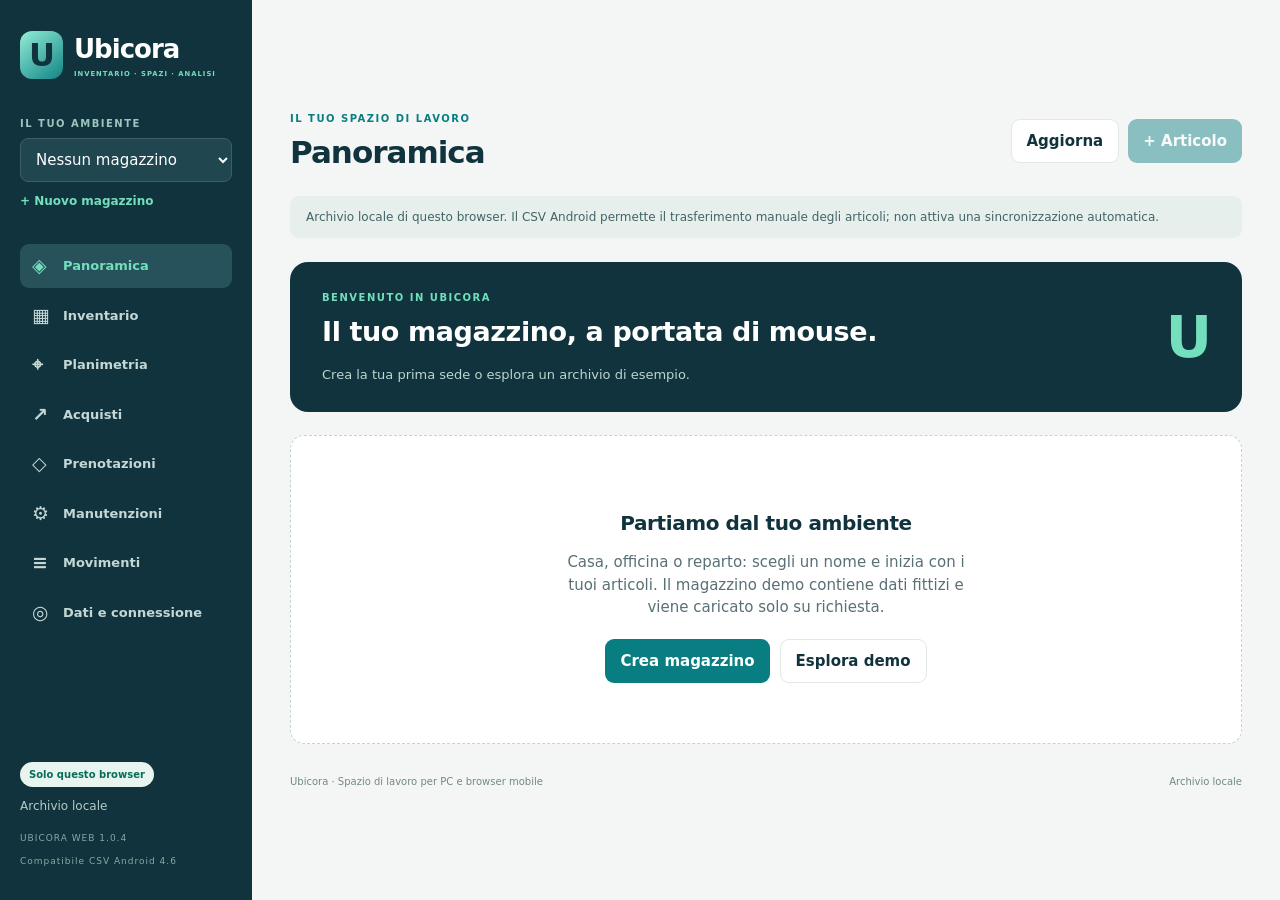
==== web/Ubicora.html @ 4e276511 "Map: walls hook onto nearby corners and walls and close the shape (Android + Web) Co-Authored-By: Cl" ====
<!doctype html>
<html lang="it"><head><meta charset="utf-8"><meta name="viewport" content="width=device-width,initial-scale=1"><meta name="theme-color" content="#10333d"><meta http-equiv="Content-Security-Policy" content="default-src 'none'; script-src 'sha256-VKzAfSWS8kiId3gJrDlkAD4GFjgb2lTzgWyXGpAWTBc='; style-src 'unsafe-inline'; img-src data:; connect-src 'self' https:; base-uri 'none'; form-action 'self'"><title>Ubicora | Spazio di lavoro</title><style>:root{color-scheme:light;--navy:#10333d;--teal:#087e83;--mint:#73dfbc;--paper:#f4f6f5;--muted:#587076;--border:#e1e9e5;--amber:#af6820;--red:#a43d37}*{box-sizing:border-box}body{margin:0;font:15px/1.5 system-ui,-apple-system,Segoe UI,sans-serif;background:var(--paper);color:var(--navy)}button,input,select,textarea{font:inherit}button,a,input,select,textarea{outline-offset:4px}button{cursor:pointer;border:0;border-radius:9px;padding:10px 15px;font-weight:650;transition:background .15s,transform .15s}button:disabled{cursor:not-allowed;opacity:.45}button:hover:not(:disabled){filter:brightness(.96)}button:active:not(:disabled){transform:translateY(1px)}.shell{display:grid;grid-template-columns:252px minmax(0,1fr);min-height:100vh}aside{background:var(--navy);color:#fff;padding:30px 20px;display:flex;flex-direction:column;position:sticky;top:0;height:100vh}.brand{color:white;display:flex;align-items:center;gap:11px;text-decoration:none;font-size:26px;font-weight:750;letter-spacing:-1px}.brandmark{display:grid;place-items:center;width:43px;height:48px;background:linear-gradient(140deg,#93edd6,#128486);color:var(--navy);border-radius:12px;font-size:32px}.brand small{display:block;font-size:6.8px;color:var(--mint);letter-spacing:1px}.workspace{margin:37px 0 24px}.eyebrow{display:block;font-size:10px;font-weight:750;letter-spacing:1.5px;color:var(--teal);margin-bottom:7px}aside .eyebrow{color:#9cc5be}select,input,textarea{width:100%;padding:11px;border:1px solid #c9d8d2;border-radius:8px;background:white;color:var(--navy)}textarea{resize:vertical;min-height:82px}aside select{background:#204650;color:#fff;border:1px solid #3d5e66}.text-button{background:transparent;color:var(--mint);padding-left:0;font-size:12px}nav{display:flex;flex-direction:column;gap:6px}nav button{display:flex;gap:12px;text-align:left;background:transparent;color:#c4d7d5;font-size:13px;padding:12px}nav button span{width:19px;font-size:19px;line-height:1}nav button.active{background:#28525b;color:var(--mint)}.aside-bottom{margin-top:auto;padding-top:35px}.aside-bottom p{color:#b5cbc7;font-size:12px;margin:10px 0}.aside-bottom small{color:#86aaa5;font-size:9px;letter-spacing:1px}main{padding:34px 38px;max-width:1660px;width:100%;margin:auto}header{display:flex;justify-content:space-between;align-items:center;gap:15px;margin-bottom:25px}h1,h2,h3,p{margin-top:0}h1{font-size:31px;letter-spacing:-1px;margin-bottom:0;line-height:1.25}h2{font-size:20px;letter-spacing:-.4px;margin-bottom:13px}h3{font-size:15px}p{margin-bottom:12px}.header-actions{display:flex;gap:9px}.primary{background:var(--teal);color:white}.secondary{background:white;color:var(--navy);border:1px solid var(--border)}.danger{background:#f9eae7;color:var(--red)}.notice{padding:12px 16px;background:#e7efec;border-radius:9px;color:#426467;font-size:12px;margin-bottom:24px}.notice.warning{background:#fff0d9;color:#785418}.hero{background:var(--navy);border-radius:18px;color:white;padding:28px 32px;margin-bottom:23px;display:flex;justify-content:space-between;align-items:center;gap:28px;overflow:hidden}.hero .eyebrow{color:var(--mint)}.hero h2{font-size:27px;margin-bottom:12px}.hero p{color:#bcd6d0;font-size:13px;margin:0}.hero .hero-number{font-size:57px;line-height:1;letter-spacing:-2px;color:var(--mint);font-weight:750}.hero-side{text-align:right;min-width:100px}.hero-side small{display:block;color:#a7c6c0;margin-top:10px}.metrics{display:grid;grid-template-columns:repeat(4,minmax(0,1fr));gap:15px;margin-bottom:23px}.metric,.panel{background:white;border:1px solid var(--border);border-radius:14px;padding:20px}.metric{cursor:pointer;min-height:127px;text-align:left;position:relative}.metric .value{display:block;font-weight:750;font-size:30px;letter-spacing:-1px;margin:6px 0}.metric small{color:var(--muted);font-weight:400}.metric .eyebrow{font-size:9px;letter-spacing:1px}.metric .arrow{position:absolute;right:18px;bottom:19px;color:var(--teal)}.columns{display:grid;grid-template-columns:1fr 1fr;gap:20px}.panel{margin-bottom:20px}.panel-heading{display:flex;align-items:center;justify-content:space-between;gap:12px}.subtle{color:var(--muted);font-size:12px}.row{display:flex;justify-content:space-between;align-items:center;gap:12px;padding:13px 0;border-bottom:1px solid var(--border)}.row:last-child{border-bottom:0}.row strong{font-size:13px}.row small{display:block;color:var(--muted);font-size:11px}.badge{display:inline-block;font-size:10px;background:#e8f5ef;color:#086c59;border-radius:20px;padding:5px 9px;font-weight:700;white-space:nowrap}.badge.amber{background:#fff1dc;color:var(--amber)}.badge.red{background:#fae9e6;color:var(--red)}.badge.blue{background:#e5eef8;color:#32638a}.filterbar{display:flex;gap:10px;flex-wrap:wrap;margin-bottom:18px}.filterbar input{max-width:440px;flex:1;min-width:210px}.filterbar select{width:auto;max-width:210px}.table-wrap{overflow:auto;background:white;border:1px solid var(--border);border-radius:14px}table{border-collapse:collapse;width:100%;font-size:12px}th{text-align:left;font-size:9px;letter-spacing:1px;text-transform:uppercase;color:var(--muted);background:#f9fbf9;padding:15px 16px;white-space:nowrap}td{padding:15px 16px;border-top:1px solid var(--border);vertical-align:middle}td strong{font-size:13px;display:block}td small{color:var(--muted);font-size:10px}td .actions{display:flex;gap:5px;white-space:nowrap}.actions button{font-size:10px;padding:6px 9px;background:#eaf3ee;color:var(--teal)}.empty{padding:60px 24px;text-align:center;background:white;border:1px dashed #c4d4ce;border-radius:14px}.empty h2{margin-top:12px}.empty p{color:var(--muted);max-width:430px;margin:0 auto 20px}.empty-icon{font-size:42px;color:var(--teal)}.bar-row{display:grid;grid-template-columns:105px 1fr 80px;align-items:center;gap:12px;margin:15px 0;font-size:12px}.bar-row span:last-child{text-align:right;font-weight:650}.track{height:8px;background:#edf3ef;border-radius:5px;overflow:hidden}.fill{height:100%;border-radius:5px;background:var(--teal)}.period{display:flex;gap:5px}.period button{font-size:10px;padding:6px 10px;background:#eff4f1;color:var(--muted)}.period .selected{background:var(--navy);color:white}.progress{margin:16px 0}.toolbar{display:flex;gap:10px;flex-wrap:wrap}.toolbar button{font-size:12px}.mapbox{padding:24px;background:#fff;border-radius:14px;border:1px solid var(--border)}.floor{position:relative;max-width:100%;width:100%;border:4px solid var(--navy);background-image:linear-gradient(#edf2ef 1px,transparent 1px),linear-gradient(90deg,#edf2ef 1px,transparent 1px);background-size:30px 30px;overflow:hidden;margin:24px auto}.placement{position:absolute;display:flex;align-items:center;justify-content:center;text-align:center;flex-direction:column;background:#087e83;color:white;border-radius:5px;padding:3px;overflow:hidden;font-size:11px;cursor:pointer}.placement small{font-size:8px;color:#bce3d9}.floor .origin{position:absolute;bottom:3px;right:5px;font-size:9px;color:var(--muted)}.cards{display:grid;grid-template-columns:repeat(auto-fill,minmax(290px,1fr));gap:16px}.operation{background:white;border:1px solid var(--border);border-radius:14px;padding:20px}.operation .actions{display:flex;flex-wrap:wrap;gap:8px;margin-top:15px}.operation .actions button{padding:8px 11px;font-size:11px}.operation .badge{float:right}.operation h3{margin-bottom:8px}.operation p{font-size:12px;color:var(--muted)}.settings-grid{display:grid;grid-template-columns:1fr 1fr;gap:20px}.settings-grid .panel{margin:0}.settings-grid button{margin:4px 6px 4px 0;font-size:12px}footer{font-size:10px;color:#718980;margin-top:30px;display:flex;justify-content:space-between}dialog{border:0;border-radius:18px;box-shadow:0 20px 80px #0b263940;width:min(620px,94vw);padding:26px;color:var(--navy)}dialog::backdrop{background:#072a3b80;backdrop-filter:blur(3px)}.modal-head{display:flex;align-items:center;justify-content:space-between}.icon-button{background:#eef4f0;font-size:24px;line-height:1;padding:6px 12px}.fields{display:grid;grid-template-columns:1fr 1fr;gap:15px;margin-top:10px}.field{display:block;font-size:11px;font-weight:650}.field input,.field select,.field textarea{margin-top:5px;font-size:13px;font-weight:400}.field.wide,.hint{grid-column:1/-1}.hint{font-size:12px;color:var(--muted);background:#eff5f1;padding:11px;border-radius:8px}.modal-actions{display:flex;justify-content:flex-end;gap:8px;border-top:1px solid var(--border);padding-top:17px;margin-top:20px}.error{color:var(--red);font-size:12px;margin:15px 0}.toast{position:fixed;bottom:24px;left:50%;transform:translateX(-50%);max-width:90vw;padding:13px 22px;border-radius:10px;background:var(--navy);color:white;box-shadow:0 4px 30px #08262a40;z-index:99;font-size:13px}.empty-actions{display:flex;justify-content:center;gap:10px}.search-summary{font-size:11px;color:var(--muted);margin:12px 0}.sr-only{position:absolute;clip:rect(0,0,0,0);width:1px;height:1px}.danger-text{color:var(--red)}.floor{touch-action:none;user-select:none}.floor.tool-walls{cursor:crosshair}.floor.tool-edit .placement{cursor:grab}.floor.tool-edit .placement:active{cursor:grabbing}.placement{border:2px solid transparent;transition:box-shadow .2s}.placement.selected{border-color:var(--amber);box-shadow:0 0 0 3px #af682055;z-index:3}.placement.pulse{z-index:4;animation:ubi-pulse 1s ease-in-out 4}@keyframes ubi-pulse{50%{box-shadow:0 0 0 10px #af682070}}.handle{position:absolute;right:0;bottom:0;width:16px;height:16px;background:var(--amber);border-radius:5px 0 3px 0;cursor:nwse-resize}svg.walls{position:absolute;inset:0;width:100%;height:100%;pointer-events:none;z-index:1}.walls line{stroke:#10333d;stroke-width:5;stroke-linecap:round;vector-effect:non-scaling-stroke}.walls line.sel{stroke:var(--amber);stroke-width:7}.walls line.draft{stroke:var(--amber);stroke-width:3;stroke-dasharray:7 5}.walls line.draft.closing{stroke:#1f9d68;stroke-width:4;stroke-dasharray:none}.walls circle{fill:var(--amber)}.placement{z-index:2}.measure{position:absolute;z-index:6;transform:translate(-50%,-170%);padding:4px 9px;border-radius:7px;background:var(--navy);color:#fff;font-size:11px;font-weight:650;pointer-events:none;white-space:nowrap}.map-panel{margin:18px 0 0}.map-panel .toolbar button{font-size:11px;padding:8px 11px}.map-link{font-size:10px;padding:0 0 0 6px;color:var(--teal)}.check-list{max-height:340px;overflow:auto;border:1px solid var(--border);border-radius:9px;padding:6px 10px}.check{display:flex;align-items:center;gap:9px;padding:6px 0;font-weight:400}.check input{width:auto;margin:0}.check small{color:var(--muted)}@media(prefers-reduced-motion:reduce){.placement.pulse{animation:none;box-shadow:0 0 0 4px var(--amber)}}@media(max-width:1150px){.shell{grid-template-columns:220px minmax(0,1fr)}main{padding:25px}.metrics{grid-template-columns:repeat(2,1fr)}.columns,.settings-grid{grid-template-columns:1fr}.hero h2{font-size:23px}}@media(max-width:720px){.shell{display:block}aside{position:static;height:auto;padding:18px}.brand{font-size:22px}.workspace{margin:18px 0 10px}nav{flex-direction:row;overflow:auto;gap:5px;padding-top:10px}nav button{white-space:nowrap;font-size:11px;padding:9px}.aside-bottom{padding-top:12px;display:flex;align-items:center;gap:12px}.aside-bottom p{margin:0}.aside-bottom small{display:none}main{padding:20px 15px}h1{font-size:25px}.hero{padding:22px;align-items:flex-start}.hero h2{font-size:20px}.hero .hero-number{font-size:40px}.hero-side{min-width:64px}.metric{padding:15px}.metric .value{font-size:26px}.header-actions button{font-size:11px;padding:9px}.fields{grid-template-columns:1fr}.bar-row{grid-template-columns:85px 1fr 65px}.mapbox{padding:12px}.placement{font-size:8px}.placement small{display:none}}@media(prefers-reduced-motion:reduce){*{transition:none!important}}@media print{aside,header button,.notice,.toolbar,footer,.actions{display:none}.shell{display:block}main{padding:0}.panel,.metric{break-inside:avoid}.metrics{grid-template-columns:repeat(4,1fr)}body{background:white}.hero{background:white;color:var(--navy);border:1px solid var(--border)}.hero p,.hero .eyebrow,.hero .hero-number{color:var(--navy)}}
</style></head>
<body>
<div class="shell"><aside><a class="brand" href="#" aria-label="Ubicora Home"><span class="brandmark">U</span><span>Ubicora<small>INVENTARIO · SPAZI · ANALISI</small></span></a>
<div class="workspace"><span class="eyebrow">IL TUO AMBIENTE</span><select id="warehouse" aria-label="Magazzino corrente"></select><button id="addWarehouse" class="text-button">+ Nuovo magazzino</button></div>
<nav aria-label="Sezioni"><button data-page="home" class="active"><span>◈</span> Panoramica</button><button data-page="items"><span>▦</span> Inventario</button><button data-page="map"><span>⌖</span> Planimetria</button><button data-page="orders"><span>↗</span> Acquisti</button><button data-page="reservations"><span>◇</span> Prenotazioni</button><button data-page="works"><span>⚙</span> Manutenzioni</button><button data-page="history"><span>≡</span> Movimenti</button><button data-page="settings"><span>◎</span> Dati e connessione</button></nav>
<div class="aside-bottom"><span id="modeBadge" class="badge">Solo questo browser</span><p id="syncStatus" role="status">Archivio locale</p><small>UBICORA WEB 1.0.4<br/>Compatibile CSV Android 4.6</small></div></aside>
<main><header><div><span class="eyebrow" id="breadcrumb">IL TUO MAGAZZINO</span><h1 id="pageTitle">Panoramica</h1></div><div class="header-actions"><button id="refresh" class="secondary">Aggiorna</button><button id="primary" class="primary">+ Articolo</button></div></header>
<div id="connectionNotice" class="notice">Spazio locale: i dati sono salvati in questo browser. Per condividere il magazzino tra dispositivi, apri Dati e connessione.</div>
<section id="content" aria-label="Contenuto della sezione"></section>
<footer>Ubicora · Spazio di lavoro per PC e browser mobile <span id="saveStatus"></span></footer></main></div>
<dialog id="editor"><form id="editorForm"><div class="modal-head"><div><span class="eyebrow">UBICORA</span><h2 id="modalTitle"></h2></div><button type="button" id="closeModal" class="icon-button" aria-label="Chiudi">×</button></div><div id="fields" class="fields"></div><p id="formError" class="error" role="alert"></p><div class="modal-actions"><button type="button" id="cancelModal" class="secondary">Annulla</button><button type="submit" id="submitModal" class="primary">Salva</button></div></form></dialog>
<div id="toast" class="toast" role="status" hidden></div><input id="fileInput" type="file" hidden>
<script type="module">// Shared browser domain logic. No network, DOM or implicit side effects.
const uid=()=>crypto.randomUUID();
const empty=()=>({format:'ubicora-web-1',warehouses:[],items:[],movements:[],placements:[],orders:[],reservations:[],works:[],walls:[],budget:null});
const GRID=.25;
const snap=v=>Math.round(v/GRID)*GRID;
const clamp=(v,min,max)=>Math.min(Math.max(v,min),Math.max(min,max));
/**
 * Where a wall point lands while drawing. An existing corner within `tol` metres wins over the grid;
 * next a point on an existing wall; otherwise the grid point. Landing on existing geometry
 * (`closes`) ends the chain, so squares, triangles and other footprints close by themselves.
 */
function wallPoint(raw,from,walls,tol){
 const near=(p,w)=>{const vx=w.x2-w.x1,vy=w.y2-w.y1,l=vx*vx+vy*vy,t=l?Math.min(Math.max(((p.x-w.x1)*vx+(p.y-w.y1)*vy)/l,0),1):0;return {x:w.x1+t*vx,y:w.y1+t*vy,d:Math.hypot(p.x-w.x1-t*vx,p.y-w.y1-t*vy)};};
 const leaving=from?walls.filter(w=>near(from,w).d<1e-3):[],others=walls.filter(w=>!leaving.includes(w));
 let best=null;
 for(const w of others)for(const v of [{x:w.x1,y:w.y1},{x:w.x2,y:w.y2}]){if(from&&Math.hypot(v.x-from.x,v.y-from.y)<1e-3)continue;const d=Math.hypot(v.x-raw.x,v.y-raw.y);if(d<=tol&&(!best||d<best.d))best={...v,d};}
 if(best)return {x:best.x,y:best.y,closes:true,kind:'vertex'};
 const g={x:snap(raw.x),y:snap(raw.y)};
 for(const w of others){const vx=w.x2-w.x1,vy=w.y2-w.y1,dx=g.x-(from?.x??g.x),dy=g.y-(from?.y??g.y),dl=Math.hypot(dx,dy),wl=Math.hypot(vx,vy);
  if(!wl||(from&&dl>1e-3&&Math.abs(dx*vy-dy*vx)/(dl*wl)<.17))continue; // parallel to the stroke
  const p=near(g,w);if(p.d<=tol&&(!best||p.d<best.d))best=p;}
 return best?{x:best.x,y:best.y,closes:true,kind:'wall'}:{...g,closes:false,kind:'grid'};
}
/**
 * 1.0.4: items link to structures by ID (renaming a structure no longer breaks the link) and the
 * plan stores walls. Older archives are upgraded in place: walls start empty, and items are linked
 * to the structure whose name matches their location text (only when the match is unique).
 */
function upgrade(s){
 if(!s||s.format!=='ubicora-web-1')return s;
 if(s.walls===undefined)s.walls=[];
 if(Array.isArray(s.items)&&Array.isArray(s.placements))for(const i of s.items){
  if(i&&typeof i==='object'&&i.placementId===undefined){
   const matches=s.placements.filter(p=>p&&p.warehouseId===i.warehouseId&&p.name===i.location);
   i.placementId=matches.length===1?matches[0].id:null;
  }
 }
 return s;
}
function nextLabel(label){const t=String(label).trim();let m=t.match(/^(.*?)([0-9]+)$/);if(m)return m[1]+String(BigInt(m[2])+1n).padStart(m[2].length,'0');
 m=t.match(/^(.*?[^A-Za-z])?([A-Ya-y])$/);if(m)return (m[1]??'')+String.fromCharCode(m[2].charCodeAt(0)+1);return t+' 2';}
const placementByName=(s,wid,location)=>{const m=s.placements.filter(p=>p.warehouseId===wid&&p.name===String(location??'').trim());return m.length===1?m[0].id:null;};
const number=(v,min=0)=>{const n=Number(String(v).replace(',','.'));if(String(v).trim()===''||!Number.isFinite(n)||n<min||n>1e12)throw Error('Inserisci un numero valido');return n;};
const optional=v=>String(v??'').trim()===''?null:number(v);
const reserved=(s,id)=>s.reservations.filter(r=>r.itemId===id&&r.status==='ACTIVE').reduce((a,r)=>a+r.quantity,0);
const available=(s,i)=>i.quantity-reserved(s,i.id);
const cost=w=>w.partsCost===null||(w.hours>0&&w.rate===null)?null:w.partsCost+w.hours*(w.rate??0);
const positive=v=>{const n=number(v);if(n<=0)throw Error('La quantità deve essere maggiore di zero');return n;};
const name=v=>{v=String(v??'').trim();if(!v||v.length>160)throw Error('Inserisci un nome (massimo 160 caratteri)');return v;};
const find=(rows,id)=>{const r=rows.find(x=>x.id===id);if(!r)throw Error('Riferimento non trovato');return r;};
const storedNumber=(v,min=0)=>{if(typeof v!=='number')throw Error('Backup non valido: il valore numerico deve essere un numero');return number(v,min);};
const storedText=(v,max=2000)=>{if(typeof v!=='string'||v.length>max)throw Error('Testo non valido o troppo lungo');return v;};
const deliveryDays=v=>{if(v!==null&&(!Number.isInteger(v)||v<0||v>3650))throw Error('Giorni di consegna: usa un intero da 0 a 3650');};
const stamp=v=>{if(!Number.isSafeInteger(v)||v<0||v>8640000000000000)throw Error('Data non valida');};
function validate(s){
 if(!s||s.format!=='ubicora-web-1')throw Error('Formato non compatibile: usa un backup Ubicora Web');
 upgrade(s);
 for(const key of ['warehouses','items','movements','placements','orders','reservations','works','walls']){
  if(!Array.isArray(s[key])||s[key].length>(key==='movements'?100000:key==='warehouses'?100:key==='walls'?5000:20000))throw Error('Archivio troppo grande o non valido');
  for(const x of s[key])if(!x||typeof x!=='object'||typeof x.id!=='string'||!/^[0-9a-f]{8}-[0-9a-f]{4}-[0-9a-f]{4}-[0-9a-f]{4}-[0-9a-f]{12}$/i.test(x.id))throw Error('Identificativo non valido');
  if(new Set(s[key].map(x=>x.id.toLowerCase())).size!==s[key].length)throw Error('Identificativi duplicati');
 }
 const warehouses=new Map(s.warehouses.map(w=>[w.id,w])),itemIds=new Map(s.items.map(i=>[i.id,i])),reservedTotals=new Map();
 for(const r of s.reservations){storedNumber(r.quantity);positive(r.quantity);stamp(r.at);storedText(r.reference,300);if(!['ACTIVE','CONSUMED','RELEASED'].includes(r.status)||r.reference.trim().length<3)throw Error('Prenotazione non valida');if(r.status==='ACTIVE')reservedTotals.set(r.itemId,(reservedTotals.get(r.itemId)??0)+r.quantity);}
 const skus=new Set();for(const i of s.items){
  if(!warehouses.has(i.warehouseId))throw Error('Magazzino non valido');if(!storedText(i.name,180).trim())throw Error('Nome articolo mancante');name(storedText(i.sku,100));name(storedText(i.unit,24));storedText(i.category,100);storedText(i.location,160);storedText(i.note,3000);storedText(i.supplier,160);
  storedNumber(i.quantity);storedNumber(i.minimum);if(i.cost!==null)storedNumber(i.cost);deliveryDays(i.leadDays);
  const k=i.warehouseId+'|'+i.sku.trim().toLowerCase();if(skus.has(k))throw Error('Codice articolo già presente');skus.add(k);if(i.quantity-(reservedTotals.get(i.id)??0)<-1e-7)throw Error('Le prenotazioni superano la giacenza');
 }
 for(const r of [...s.movements,...s.orders,...s.reservations])if(!itemIds.has(r.itemId))throw Error('Articolo non valido');
 for(const r of [...s.works,...s.placements]){if(!warehouses.has(r.warehouseId))throw Error('Magazzino non valido');if(r.itemId&&itemIds.get(r.itemId)?.warehouseId!==r.warehouseId)throw Error('Articolo di un’altra sede');}
 for(const o of s.orders){storedNumber(o.quantity);positive(o.quantity);storedNumber(o.received);if(o.price!==null)storedNumber(o.price);stamp(o.at);storedText(o.supplier,160);if(o.received>o.quantity||!['DRAFT','APPROVED','ORDERED','RECEIVED','CANCELLED'].includes(o.status)||(o.status==='RECEIVED'&&o.received!==o.quantity))throw Error('Ordine non valido');}
 for(const w of s.warehouses){name(storedText(w.name,160));storedText(w.location,300);if(storedNumber(w.width)<2||w.width>150||storedNumber(w.depth)<2||w.depth>150)throw Error('Dimensioni: da 2 a 150 metri');}
 for(const m of s.movements){storedNumber(m.delta,-1e12);stamp(m.at);storedText(m.note,2000);if(!m.note.trim())throw Error('Motivo movimento mancante');}
 for(const p of s.placements){name(storedText(p.name,160));storedNumber(p.x);storedNumber(p.y);storedNumber(p.width);storedNumber(p.depth);positive(p.width);positive(p.depth);const w=warehouses.get(p.warehouseId);if(p.x+p.width>w.width+1e-6||p.y+p.depth>w.depth+1e-6)throw Error('La struttura esce dalla pianta');}
 const placements=new Map(s.placements.map(p=>[p.id,p]));
 for(const i of s.items)if(i.placementId!==null&&(typeof i.placementId!=='string'||placements.get(i.placementId)?.warehouseId!==i.warehouseId))throw Error('Ubicazione dell’articolo non valida');
 for(const w of s.walls){const room=warehouses.get(w.warehouseId);if(!room)throw Error('Magazzino non valido');for(const k of ['x1','y1','x2','y2'])storedNumber(w[k]);
  if(w.x1>room.width+1e-6||w.x2>room.width+1e-6||w.y1>room.depth+1e-6||w.y2>room.depth+1e-6||Math.hypot(w.x2-w.x1,w.y2-w.y1)<.2)throw Error('Parete non valida');}
 for(const w of s.works){name(storedText(w.machine,160));if(!storedText(w.description,2000).trim())throw Error('Descrivi il lavoro');storedNumber(w.quantity);if(storedNumber(w.hours)>100000)throw Error('Ore lavorate non valide');if(w.rate!==null&&storedNumber(w.rate)>1e9)throw Error('Tariffa non valida');if(w.partsCost!==null)storedNumber(w.partsCost);stamp(w.at);if(w.completedAt!==null)stamp(w.completedAt);if(!['OPEN','DONE','CANCELLED'].includes(w.status)||(w.status==='DONE'&&w.completedAt===null))throw Error('Intervento non valido');}
 if(s.budget!==null)storedNumber(s.budget);return s;
}

function move(s,i,delta,note,at,ignoreReservation=false){
 if(i.quantity+delta<-1e-7||(!ignoreReservation&&available(s,i)+delta<-1e-7))throw Error('Quantità disponibile insufficiente: controlla le prenotazioni');
 if(String(note).trim().length<3)throw Error('Indica un motivo di almeno 3 caratteri');
 i.quantity=Math.max(0,i.quantity+delta);s.movements.unshift({id:uid(),itemId:i.id,delta,note:String(note).trim(),at});
}
function apply(state,action,at=Date.now()){
 const s=structuredClone(state),a=action;
 switch(a.type){
 case 'warehouse':s.warehouses.push({id:uid(),name:name(a.name),location:String(a.location??'').trim(),width:number(a.width??12),depth:number(a.depth??8)});break;
 case 'item':{
  find(s.warehouses,a.warehouseId);const item={id:uid(),warehouseId:a.warehouseId,sku:name(a.sku),name:name(a.name),category:String(a.category||'Ricambi').trim(),unit:name(a.unit||'pz'),quantity:number(a.quantity),minimum:number(a.minimum||0),cost:optional(a.cost),supplier:String(a.supplier??'').trim(),leadDays:optional(a.leadDays),location:String(a.location??'').trim(),note:String(a.note??'').trim(),placementId:null};
  item.placementId=placementByName(s,item.warehouseId,item.location);
  if(item.leadDays!==null&&(!Number.isInteger(item.leadDays)||item.leadDays>3650))throw Error('Giorni di consegna non validi');
  s.items.push(item);if(item.quantity)s.movements.unshift({id:uid(),itemId:item.id,delta:item.quantity,note:'Giacenza iniziale',at});break;
 }
 case 'edit':{const i=find(s.items,a.id);Object.assign(i,{name:name(a.name),category:String(a.category||'Ricambi').trim(),minimum:number(a.minimum),cost:optional(a.cost),supplier:String(a.supplier??'').trim(),leadDays:optional(a.leadDays),location:String(a.location??'').trim(),note:String(a.note??'').trim()});i.placementId=placementByName(s,i.warehouseId,i.location);break;}
 case 'move':{if(!['in','out','count'].includes(a.kind))throw Error('Tipo movimento non valido');const i=find(s.items,a.id);const q=a.kind==='count'?number(a.quantity):positive(a.quantity);move(s,i,a.kind==='in'?q:a.kind==='out'?-q:q-i.quantity,a.note,at);break;}
 case 'reserve':{const i=find(s.items,a.id),q=positive(a.quantity);if(q>available(s,i)+1e-7)throw Error('Quantità disponibile insufficiente');if(String(a.reference).trim().length<3)throw Error('Indica la commessa o attività');s.reservations.push({id:uid(),itemId:i.id,quantity:q,reference:String(a.reference).trim(),status:'ACTIVE',at});break;}
 case 'reservation':{const r=find(s.reservations,a.id);if(r.status!=='ACTIVE')throw Error('Prenotazione già chiusa');r.status=a.consume?'CONSUMED':'RELEASED';if(a.consume)move(s,find(s.items,r.itemId),-r.quantity,'Consumo prenotazione: '+r.reference,at);break;}
 case 'order':{const i=find(s.items,a.id);s.orders.unshift({id:uid(),itemId:i.id,quantity:positive(a.quantity),received:0,price:optional(a.price),supplier:String(a.supplier??i.supplier).trim(),status:'DRAFT',at});break;}
 case 'advance':{const o=find(s.orders,a.id);const next={DRAFT:'APPROVED',APPROVED:'ORDERED'}[o.status];if(!next)throw Error('Passaggio non disponibile');o.status=next;break;}
 case 'cancelOrder':{const o=find(s.orders,a.id);if(['RECEIVED','CANCELLED'].includes(o.status))throw Error('Ordine già chiuso');o.status='CANCELLED';break;}
 case 'receive':{const o=find(s.orders,a.id);if(o.status!=='ORDERED')throw Error('Ordine non inviato o già chiuso');const q=positive(a.quantity);if(q>o.quantity-o.received+1e-7)throw Error('Arrivo superiore al residuo');const residual=o.quantity-o.received,applied=Math.min(q,residual);if(applied<=0)throw Error('Ordine già ricevuto');move(s,find(s.items,o.itemId),applied,'Ricezione ordine '+o.id.slice(0,8),at);o.received=applied===residual?o.quantity:Math.min(o.quantity,o.received+applied);if(o.received===o.quantity)o.status='RECEIVED';break;}
 case 'work':{find(s.warehouses,a.warehouseId);const item=a.id?find(s.items,a.id):null;s.works.unshift({id:uid(),warehouseId:a.warehouseId,machine:name(a.machine),description:String(a.description).trim(),itemId:item?.id??null,quantity:item?positive(a.quantity):0,hours:number(a.hours||0),rate:optional(a.rate),partsCost:null,status:'OPEN',at,completedAt:null});if(!s.works[0].description)throw Error('Descrivi il lavoro');break;}
 case 'finish':{const w=find(s.works,a.id);if(w.status!=='OPEN')throw Error('Intervento già chiuso');w.status=a.cancel?'CANCELLED':'DONE';if(!a.cancel){const i=w.itemId?find(s.items,w.itemId):null;if(i)move(s,i,-w.quantity,'Manutenzione: '+w.machine,at);w.partsCost=i?(i.cost===null?null:i.cost*w.quantity):0;w.completedAt=at;}break;}
 case 'placement':{const w=find(s.warehouses,a.warehouseId);const p={id:uid(),warehouseId:w.id,name:name(a.name),x:number(a.x),y:number(a.y),width:positive(a.width),depth:positive(a.depth)};if(p.x+p.width>w.width+1e-6||p.y+p.depth>w.depth+1e-6)throw Error('La struttura esce dalla pianta');s.placements.push(p);break;}
 case 'movePlacement':{const p=find(s.placements,a.id),w=find(s.warehouses,p.warehouseId);p.x=clamp(snap(number(a.x,-1e12)),0,w.width-p.width);p.y=clamp(snap(number(a.y,-1e12)),0,w.depth-p.depth);break;}
 case 'resizePlacement':{const p=find(s.placements,a.id),w=find(s.warehouses,p.warehouseId);const width=positive(a.width),depth=positive(a.depth);if(width<.2||depth<.2||width>w.width||depth>w.depth)throw Error('Dimensioni: da 0,2 m fino alla pianta');p.width=width;p.depth=depth;p.x=clamp(p.x,0,w.width-width);p.y=clamp(p.y,0,w.depth-depth);break;}
 case 'rotatePlacement':{const p=find(s.placements,a.id),w=find(s.warehouses,p.warehouseId);if(p.depth>w.width||p.width>w.depth)throw Error('Ruotata non entrerebbe nella pianta');const cx=p.x+p.width/2,cy=p.y+p.depth/2;[p.width,p.depth]=[p.depth,p.width];p.x=clamp(cx-p.width/2,0,w.width-p.width);p.y=clamp(cy-p.depth/2,0,w.depth-p.depth);break;}
 case 'renamePlacement':{const p=find(s.placements,a.id),next=name(a.name);if(s.placements.some(x=>x.id!==p.id&&x.warehouseId===p.warehouseId&&x.name===next))throw Error('Esiste già una struttura con questo nome');for(const i of s.items)if(i.placementId===p.id)i.location=next;p.name=next;break;}
 case 'duplicatePlacement':{const p=find(s.placements,a.id),w=find(s.warehouses,p.warehouseId);let label=nextLabel(p.name);while(s.placements.some(x=>x.warehouseId===w.id&&x.name===label))label=nextLabel(label);
  const x=p.x+p.width+.25<=w.width-p.width?p.x+p.width+.25:p.x,y=x===p.x?Math.min(p.y+p.depth+.25,w.depth-p.depth):p.y;s.placements.push({...p,id:uid(),name:label,x:snap(x),y:snap(y)});break;}
 case 'assignPlacement':{const target=a.placementId?find(s.placements,a.placementId):null;const ids=[...new Set(a.ids??[])];if(!ids.length)throw Error('Seleziona almeno un articolo');
  for(const id of ids){const i=find(s.items,id);if(target&&target.warehouseId!==i.warehouseId)throw Error('Struttura di un’altra sede');i.placementId=target?.id??null;i.location=target?.name??'';}break;}
 case 'wall':{const w=find(s.warehouses,a.warehouseId);const pts=['x1','y1','x2','y2'].map(k=>snap(number(a[k],-1e12)));const [x1,y1,x2,y2]=[clamp(pts[0],0,w.width),clamp(pts[1],0,w.depth),clamp(pts[2],0,w.width),clamp(pts[3],0,w.depth)];
  if(Math.hypot(x2-x1,y2-y1)<.2)throw Error('Parete troppo corta (minimo 20 cm)');s.walls.push({id:uid(),warehouseId:w.id,x1,y1,x2,y2});break;}
 case 'removeWall':{const wall=find(s.walls,a.id);s.walls=s.walls.filter(x=>x.id!==wall.id);break;}
 case 'removePlacement':{const p=find(s.placements,a.id);for(const i of s.items)if(i.placementId===p.id){i.placementId=null;i.location='';}s.placements=s.placements.filter(x=>x.id!==p.id);break;}
 case 'budget':s.budget=optional(a.value);break;
 default:throw Error('Operazione sconosciuta');
 }return validate(s);
}
function analytics(s,wid,days=30,now=Date.now()){
 const items=s.items.filter(i=>i.warehouseId===wid),ids=new Set(items.map(i=>i.id));
 const totals=new Map();for(const r of s.reservations)if(r.status==='ACTIVE')totals.set(r.itemId,(totals.get(r.itemId)??0)+r.quantity);
 const orders=s.orders.filter(o=>ids.has(o.itemId)),works=s.works.filter(w=>w.warehouseId===wid&&w.status==='DONE'&&w.completedAt>=now-days*86400000);
 const date=new Date(now),start=new Date(date.getFullYear(),date.getMonth(),1).getTime();
 const committed=s.orders.filter(o=>['APPROVED','ORDERED','RECEIVED'].includes(o.status)&&o.at>=start&&o.at<=now);
 return {items,critical:items.filter(i=>i.quantity-(totals.get(i.id)??0)<=i.minimum),value:items.reduce((a,i)=>a+(i.cost??0)*i.quantity,0),unknown:items.filter(i=>i.cost===null).length,
  stages:Object.fromEntries(['DRAFT','APPROVED','ORDERED','RECEIVED','CANCELLED'].map(k=>[k,orders.filter(o=>o.status===k).length])),
  commitments:committed.reduce((a,o)=>a+o.quantity*(o.price??0),0),unpriced:committed.filter(o=>o.price===null).length,
  workCost:works.reduce((a,w)=>a+(cost(w)??0),0),workUnknown:works.filter(w=>cost(w)===null).length,
  machines:Object.entries(works.reduce((a,w)=>{a[w.machine]=(a[w.machine]??0)+(cost(w)??0);return a;},Object.create(null))).sort((a,b)=>b[1]-a[1]).slice(0,6),
  moves:s.movements.filter(m=>ids.has(m.itemId)&&m.at>=now-days*86400000),orders,works};
}
const CSV_HEADER=['Codice','Descrizione','Categoria','Quantità','Minimo','Unità','Ubicazione','Note','Costo unitario EUR','Fornitore','Consegna giorni'];
function parseCsv(text){
 if(new TextEncoder().encode(text).length>8*1024*1024)throw Error('CSV superiore a 8 MiB');
 text=text.replace(/^\uFEFF/,'');const rows=[];let row=[],field='',quote=false,closed=false;
 for(let i=0;i<text.length;i++){const ch=text[i];if(closed&&![';','\n','\r'].includes(ch))throw Error('Caratteri dopo la chiusura del campo CSV');if(ch==='"'){if(quote&&text[i+1]==='"'){field+='"';i++;}else if(quote||!field){if(quote)closed=true;quote=!quote;}else throw Error('Virgolette CSV non valide');}
 else if(ch===';'&&!quote){row.push(field);field='';closed=false;}else if((ch==='\n'||ch==='\r')&&!quote){if(ch==='\r'&&text[i+1]==='\n')i++;row.push(field);if(row.some(Boolean))rows.push(row);row=[];field='';closed=false;}else field+=ch;}
 if(quote)throw Error('CSV incompleto');if(field||row.length){row.push(field);rows.push(row);}if(rows.length>20001)throw Error('Massimo 20.000 articoli');
 if(rows[0]?.length!==11||!rows[0].every((x,i)=>x===CSV_HEADER[i]))throw Error('Usa il CSV inventario esportato da Ubicora Android (11 colonne, separatore ;)');
 return rows.slice(1).map(r=>{if(r.length!==11)throw Error('Numero colonne non valido');return {sku:r[0],name:r[1],category:r[2],quantity:r[3],minimum:r[4],unit:r[5],location:r[6],note:r[7],cost:r[8],supplier:r[9],leadDays:r[10]};});
}
// Undo the apostrophe added by exportCsv / Android csv() to neutralise spreadsheet formulas.
const unformula=v=>{v=String(v??'');return /^'[\s]*[=+@-]/.test(v)||/^'[\t\r]/.test(v)?v.slice(1):v;};
function importCsv(state,text,wid){
 find(state.warehouses,wid);const s=structuredClone(state),at=Date.now();
 for(const a of parseCsv(text)){
  const i={id:uid(),warehouseId:wid,sku:name(unformula(a.sku)),name:unformula(a.name).trim(),category:a.category||'Ricambi',unit:name(a.unit),quantity:number(a.quantity),minimum:number(a.minimum),cost:optional(a.cost),supplier:unformula(a.supplier),leadDays:optional(a.leadDays),location:unformula(a.location),note:unformula(a.note),placementId:null};i.placementId=placementByName(s,wid,i.location);
  if(i.leadDays!==null&&(!Number.isInteger(i.leadDays)||i.leadDays>3650))throw Error('Giorni di consegna non validi');
  s.items.push(i);if(i.quantity)s.movements.push({id:uid(),itemId:i.id,delta:i.quantity,note:'Importazione inventario CSV Android',at});
 }return validate(s);
}
const csvField=x=>'"'+String(x??'').replace(/"/g,'""')+'"';
function exportCsv(s,wid){return '\uFEFF'+[CSV_HEADER,...s.items.filter(i=>i.warehouseId===wid).map(i=>[i.sku,i.name,i.category,i.quantity,i.minimum,i.unit,i.location,i.note,i.cost,i.supplier,i.leadDays])].map(r=>r.map(x=>csvField(typeof x==='string'&&/^[\s]*[=+@-]/.test(x)?"'"+x:x)).join(';')).join('\r\n');}
const ANDROID_CATEGORIES=new Set(['Ricambi','Utensili','Elettrico','Pneumatica','Idraulica','Consumabili','DPI','Meccanica','Altro']);
function exportAndroidCsv(s,wid){
 find(s.warehouses,wid);
 for(const i of s.items.filter(i=>i.warehouseId===wid)){
  if(!/^(RIC|UTE|ELE|PNE|IDR|CON|DPI|MEC|ALT)-[0-9]{6,9}$/.test(i.sku)||Number(i.sku.split('-')[1])<1||!ANDROID_CATEGORIES.has(i.category)||i.quantity>1e8||i.minimum>1e8||(i.cost!==null&&i.cost>1e8))throw Error('CSV Android non compatibile per '+i.sku+': usa un codice riconosciuto (es. RIC-000001), una categoria Android e quantità/costi entro 100 milioni. Puoi esportare il CSV generico.');
 }
 return exportCsv(s,wid);
}

function demo(){let s=empty();s=apply(s,{type:'warehouse',name:'Officina - esempio',location:'Archivio dimostrativo',width:12,depth:8});const wid=s.warehouses[0].id;
 for(const [name,x,y,width,depth]of[['Scaffale A',1,1,3,.8],['Cassettiera B',6,1,2,.8],['Banco 1',1,5,2,1]])s=apply(s,{type:'placement',warehouseId:wid,name,x,y,width,depth});
 for(const [sku,name,q,min,c,loc]of[['CUS-000001','Cuscinetto 6204',26,5,8.5,'Scaffale A'],['SNS-000001','Sensore induttivo M12',3,5,24,'Cassettiera B'],['UTN-000001','Chiave dinamometrica',2,1,75,'Banco 1'],['RIC-000002','Cinghia T10',0,2,null,'Scaffale A']])s=apply(s,{type:'item',warehouseId:wid,sku,name,quantity:q,minimum:min,cost:c,location:loc,supplier:'Fornitore esempio'});
 s=apply(s,{type:'reserve',id:s.items[0].id,quantity:6,reference:'Manutenzione compressore'});
 return s;
}


const $=s=>document.querySelector(s),esc=x=>String(x??'').replace(/[&<>"']/g,c=>({'&':'&amp;','<':'&lt;','>':'&gt;','"':'&quot;',"'":'&#39;'}[c]));
const fmt=x=>new Intl.NumberFormat('it-IT',{maximumFractionDigits:2}).format(x),eur=x=>new Intl.NumberFormat('it-IT',{style:'currency',currency:'EUR'}).format(x);
const dates=x=>new Date(x).toLocaleString('it-IT',{dateStyle:'short',timeStyle:'short'});
const labels={DRAFT:'Bozza',APPROVED:'Approvato',ORDERED:'Ordinato',RECEIVED:'Ricevuto',CANCELLED:'Annullato',ACTIVE:'Attiva',CONSUMED:'Consumata',RELEASED:'Liberata',OPEN:'Aperto',DONE:'Completato'};
const titles={home:'Panoramica',items:'Inventario',map:'Planimetria',orders:'Acquisti',reservations:'Prenotazioni',works:'Manutenzioni',history:'Movimenti',settings:'Dati e connessione'};
let state=empty(),wid=null,page='home',query='',filter='all',limit=100,days=30,busy=false,db=null,apiConfig={configured:false},token=null,tenant=null,revision=0,canWrite=true,shared=false,pending=null,modalHandler=null,toastTimer;
let localRevision=0;
let mapTool='view',selPlacement=null,selWall=null,wallStart=null,highlight=null;
let reservationCacheState=null,reservationCache=new Map();
function uiReserved(s,id){if(reservationCacheState!==s){reservationCacheState=s;reservationCache=new Map();for(const r of s.reservations)if(r.status==='ACTIVE')reservationCache.set(r.itemId,(reservationCache.get(r.itemId)??0)+r.quantity);}return reservationCache.get(id)??0;}
const uiAvailable=(s,i)=>i.quantity-uiReserved(s,i.id);
const warehouse=()=>state.warehouses.find(w=>w.id===wid),items=()=>state.items.filter(i=>i.warehouseId===wid),item=id=>state.items.find(i=>i.id===id),rowItem=id=>item(id)||{name:'Articolo',sku:'',unit:'',warehouseId:null};
const placeName=i=>state.placements.find(p=>p.id===i.placementId)?.name||i.location||'';
function toast(message){$('#toast').textContent=message;$('#toast').hidden=false;clearTimeout(toastTimer);toastTimer=setTimeout(()=>$('#toast').hidden=true,6000);}
function status(message){$('#syncStatus').textContent=message;$('#saveStatus').textContent=message;}
async function openDb(){return await new Promise((resolve,reject)=>{const r=indexedDB.open('ubicora-web',1);r.onupgradeneeded=()=>r.result.createObjectStore('archives');r.onsuccess=()=>resolve(r.result);r.onerror=()=>reject(Error('Il browser non consente il salvataggio. Apri con Edge o Chrome e disattiva la navigazione privata.'));});}
async function storageGet(key){return await new Promise((resolve,reject)=>{
 const t=db.transaction('archives'),store=t.objectStore('archives'),r=store.get(key);
 const version=key==='local'?store.get('local-revision'):null;
 t.oncomplete=()=>{if(version)localRevision=version.result??0;resolve(r.result);};t.onerror=()=>reject(t.error);t.onabort=()=>reject(t.error||Error('Lettura annullata'));
});}
async function storagePut(key,data){await new Promise((resolve,reject)=>{
 const t=db.transaction('archives','readwrite'),store=t.objectStore('archives');let failure=null,nextRevision=localRevision;
 const write=()=>{store.put(data,key);if(key==='local')store.put(nextRevision,'local-revision');};
 if(key==='local'){
  const r=store.get('local-revision');r.onsuccess=()=>{const current=r.result??0;
   if(current!==localRevision){failure=Error('Archivio modificato in un’altra scheda. Premi Aggiorna prima di ripetere l’operazione.');t.abort();return;}
   nextRevision=current+1;write();
  };
 }else write();
 t.oncomplete=()=>{if(key==='local')localRevision=nextRevision;resolve();};
 t.onerror=()=>reject(failure||Error('Salvataggio non riuscito: spazio del browser insufficiente'));
 t.onabort=()=>reject(failure||Error('Salvataggio annullato'));
});}
async function api(path,opts={}){const response=await fetch('/v1/web'+path,{...opts,headers:{'Content-Type':'application/json',...(token?{Authorization:'Bearer '+token}:{}),...opts.headers},cache:'no-store'});let data;try{data=await response.json();}catch{throw Error('Risposta server non valida');}if(!response.ok){const e=Error(response.status===409?'L’archivio è cambiato su un altro dispositivo. Esporta la copia di lavoro, poi aggiorna e ripeti l’operazione.':response.status===401?'Sessione scaduta: accedi di nuovo.':response.status===403?'Il tuo account non può eseguire questa operazione.':data.detail||'Server non disponibile');e.code=response.status;throw e;}return data;}
function verifyReceipt(command,result){if(!Number.isSafeInteger(result.revision)||result.revision!==command.expected_revision+1||result.mutation_id!==command.mutation_id)throw Error('Conferma server non valida: usa Risolvi salvataggio');}
async function persist(next){
 if(busy||!canWrite)throw Error('Operazione non disponibile');if(pending)throw Error('Prima conferma o risolvi il salvataggio precedente');busy=true;renderHeader();
 try{if(demoMode){state=next;demoDirty=true;ensureWarehouse();render();status('Demo · modifiche in memoria');return;}if(shared){pending={mutation_id:uid(),expected_revision:revision,data:next};const result=await api('/workspace/'+tenant.id,{method:'PUT',body:JSON.stringify(pending)});verifyReceipt(pending,result);revision=result.revision;pending=null;}else await storagePut('local',next);
  state=next;status(shared?'Condiviso · revisione '+revision:'Salvato in questo browser');ensureWarehouse();render();
 }catch(e){if(pending&&[400,403,409,413].includes(e.code)){pending={...pending,conflict:true};}status('Salvataggio non confermato');throw e;}finally{busy=false;render();}
}
async function commit(a){await persist(apply(state,a));toast(demoMode?'Demo: modifica solo in memoria':'Operazione salvata');}
async function refresh(){
 if(busy)return;if(!shared){if(demoMode){render();return;}busy=true;try{state=validate(await storageGet('local')||empty());ensureWarehouse();render();status('Archivio locale aggiornato');}catch(e){toast(e.message);}finally{busy=false;render();}return;}busy=true;
 try{if(pending&&!pending.conflict){const data=pending.data,result=await api('/workspace/'+tenant.id,{method:'PUT',body:JSON.stringify(pending)});verifyReceipt(pending,result);revision=result.revision;state=data;pending=null;toast('Salvataggio confermato');}
 else {if(pending&&!confirm('La tua modifica non è stata applicata. Vuoi esportarla come copia e poi caricare la versione del server?'))return;if(pending){download('Ubicora_Web_copia_non_confermata.json',JSON.stringify(pending.data,null,2),'application/json');}const r=await api('/workspace/'+tenant.id);state=validate(r.data);revision=r.revision;canWrite=r.can_write;pending=null;}
 ensureWarehouse();status('Condiviso · revisione '+revision);render();}catch(e){toast(e.message);status('Connessione non disponibile');}finally{busy=false;render();}
}
function ensureWarehouse(){if(!state.warehouses.some(w=>w.id===wid))wid=state.warehouses[0]?.id??null;}
function renderHeader(){const options=state.warehouses.map(w=>`<option value="${esc(w.id)}">${esc(w.name)}</option>`).join('');$('#warehouse').innerHTML=options||'<option value="">Nessun magazzino</option>';$('#warehouse').value=wid??'';
 $('#breadcrumb').textContent=warehouse()?.location||'IL TUO SPAZIO DI LAVORO';$('#pageTitle').textContent=titles[page];$('#primary').textContent=({items:'+ Articolo',map:'+ Struttura',orders:'+ Richiesta',reservations:'+ Prenotazione',works:'+ Intervento',settings:'Backup web',history:'Esporta CSV',home:'+ Articolo'})[page];$('#primary').disabled=busy||Boolean(pending&& !['settings','history'].includes(page))||(!wid&&page!=='settings')||(!canWrite&&!['settings','history'].includes(page));$('#addWarehouse').disabled=!canWrite||busy||Boolean(pending);
 $('#modeBadge').textContent=demoMode?'DEMO · non salvata':shared?'Condiviso · '+(tenant?.display_name??''):'Solo questo browser';$('#refresh').textContent=pending?'Risolvi salvataggio':'Aggiorna';
 const notice=$('#connectionNotice');notice.textContent=shared?(canWrite?'Archivio centrale: le modifiche confermate sono condivise. Gli aggiornamenti degli altri dispositivi vengono caricati automaticamente.':'Archivio condiviso in sola lettura. Il ruolo Manager è necessario per modificare questo spazio.'): 'Archivio locale di questo browser. Il CSV Android permette il trasferimento manuale degli articoli; non attiva una sincronizzazione automatica.';notice.classList.toggle('warning',Boolean(pending));
 if(demoMode)notice.textContent='ARCHIVIO DEMO. Le modifiche restano solo in memoria e andranno perse chiudendo la pagina. Torna al mio archivio prima di inserire dati reali.';
 if(pending)notice.textContent='Salvataggio non confermato. Non ripetere l’operazione: usa “Risolvi salvataggio” per verificare la conferma o gestire il conflitto.';
 document.querySelectorAll('nav button').forEach(b=>b.classList.toggle('active',b.dataset.page===page));
}
const badge=(status)=>`<span class="badge ${['CANCELLED','RELEASED'].includes(status)?'red':['DRAFT','ORDERED','OPEN','ACTIVE'].includes(status)?'amber':''}">${esc(labels[status]??status)}</span>`;
const action=(title,op,id='',cls='secondary')=>`<button class="${cls}" data-action="${op}" data-id="${esc(id)}" ${busy||(!['more','moreItems','exportCsv','exportAndroidCsv','backup','print'].includes(op)&&(!canWrite||pending))?'disabled':''}>${esc(title)}</button>`;
const noRows=(title,body)=>`<div class="empty"><div class="empty-icon">◇</div><h2>${esc(title)}</h2><p>${esc(body)}</p></div>`;
const bars=(pairs,money=false)=>{const max=Math.max(1,...pairs.map(x=>x[1]));return pairs.map(([name,value])=>`<div class="bar-row"><span>${esc(name)}</span><div class="track"><div class="fill" style="width:${Math.min(100,value/max*100)}%"></div></div><span>${money?eur(value):fmt(value)}</span></div>`).join('');};
function render(){renderHeader();let html='';const w=warehouse();
 if(!w&&page!=='settings'){html=`<div class="hero"><div><span class="eyebrow">BENVENUTO IN UBICORA</span><h2>Il tuo magazzino, a portata di mouse.</h2><p>Crea la tua prima sede o esplora un archivio di esempio.</p></div><span class="hero-number">U</span></div><div class="empty"><h2>Partiamo dal tuo ambiente</h2><p>Casa, officina o reparto: scegli un nome e inizia con i tuoi articoli. Il magazzino demo contiene dati fittizi e viene caricato solo su richiesta.</p><div class="empty-actions">${action('Crea magazzino','warehouse','', 'primary')}${shared?'':action('Esplora demo','demo')}</div></div>`;}
 else if(page==='home')html=home();else if(page==='items')html=inventory();else if(page==='map')html=map();else if(page==='orders')html=orders();else if(page==='reservations')html=reservations();else if(page==='works')html=works();else if(page==='history')html=movementHistory();else html=settings();
 $('#content').innerHTML=html;
 if(page==='map'&&w)bindMap();
 if(page==='items'){const q=$('#search');q.addEventListener('input',()=>{query=q.value;limit=100;renderItemsTable();});$('#itemFilter').addEventListener('change',e=>{filter=e.target.value;limit=100;renderItemsTable();});renderItemsTable();}
 $('#content').querySelectorAll('[data-period]').forEach(b=>b.addEventListener('click',()=>{days=Number(b.dataset.period);render();}));
 $('#content').querySelectorAll('[data-goto]').forEach(b=>b.addEventListener('click',()=>navigate(b.dataset.goto)));
}
function home(){const a=analytics(state,wid,days),w=warehouse();const open=a.orders.filter(o=>!['RECEIVED','CANCELLED'].includes(o.status)).length;
 return `<div class="hero"><div><span class="eyebrow">IL TUO MAGAZZINO OGGI</span><h2>Tutto parte da ${esc(w.name)}.</h2><p>${a.critical.length?`${a.critical.length} referenze richiedono attenzione. Controlla disponibilità e riordino.`:'Le tue scorte sono sotto controllo. Continua a registrare i movimenti.'}</p></div><div class="hero-side"><span class="hero-number">${a.items.length}</span><small>articoli censiti</small></div></div>
 <div class="metrics">${[['items','SCORTE CRITICHE',a.critical.length,'Disponibile ≤ minimo'],['orders','ACQUISTI APERTI',open,'Richieste da seguire'],['reservations','PRENOTAZIONI',state.reservations.filter(r=>r.status==='ACTIVE'&&rowItem(r.itemId).warehouseId===wid).length,'Materiale impegnato'],['works','INTERVENTI APERTI',state.works.filter(x=>x.warehouseId===wid&&x.status==='OPEN').length,'Lavori da completare']].map(([p,title,n,sub])=>`<button class="metric" data-goto="${p}"><span class="eyebrow">${title}</span><span class="value">${n}</span><small>${sub}</small><span class="arrow">↗</span></button>`).join('')}</div>
 <div class="columns"><div class="panel"><div class="panel-heading"><h2>Priorità di riordino</h2><button class="text-button" data-goto="items">Apri inventario ↗</button></div>${a.critical.length?a.critical.slice(0,6).map(i=>`<div class="row"><div><strong>${esc(i.name)}</strong><small>${esc(i.sku)} · ${esc(placeName(i)||'Ubicazione da assegnare')}</small></div><span class="badge ${uiAvailable(state,i)<=0?'red':'amber'}">${fmt(uiAvailable(state,i))} / ${fmt(i.minimum)} ${esc(i.unit)}</span></div>`).join(''):'<p class="subtle">Nessuna referenza sotto soglia.</p>'}</div>
 <div class="panel"><h2>Avanzamento acquisti</h2>${bars(Object.entries(a.stages).map(([s,n])=>[labels[s],n]))}<p class="subtle">Tutte le richieste di questa sede. Le quantità entrano soltanto alla ricezione.</p></div></div>
 <div class="columns"><div class="panel"><h2>Impegni del mese</h2><span class="eyebrow">TUTTI I MAGAZZINI DELLO SPAZIO</span><div class="hero-number" style="font-size:32px">${eur(a.commitments)}</div>${state.budget!==null?`<div class="progress"><div class="track"><div class="fill" style="width:${state.budget>0?Math.min(100,a.commitments/state.budget*100):100}%"></div></div></div><p class="subtle">Budget ${eur(state.budget)} · residuo noto ${eur(state.budget-a.commitments)}</p>`:'<p class="subtle">Imposta un budget in Dati e connessione.</p>'}<p class="subtle">${a.unpriced?`${a.unpriced} richieste senza prezzo: valore parziale.`:'Prezzi valorizzati per gli impegni del mese.'} Non misura i pagamenti e non blocca gli ordini.</p></div>
 <div class="panel"><div class="panel-heading"><h2>Costi per impianto</h2><div class="period">${[7,30,90].map(d=>`<button data-period="${d}" class="${days===d?'selected':''}">${d} g</button>`).join('')}</div></div>${a.machines.length?bars(a.machines,true):'<p class="subtle">Completa un intervento per costruire il consuntivo.</p>'}<p class="subtle">Totale noto ${eur(a.workCost)} · ${a.workUnknown} costi incompleti esclusi. Prime 6 voci per costo.</p></div></div>
 <div class="panel"><div class="panel-heading"><h2>Valore delle scorte</h2><strong>${eur(a.value)}</strong></div><p class="subtle">Quantità fisica × costo unitario corrente. ${a.unknown} articoli senza costo: valorizzazione ${a.unknown?'parziale':'nota'}. Non è contabilità FIFO.</p></div>`;
}
function inventory(){return `<div class="filterbar"><input id="search" type="search" placeholder="Cerca nome, codice, categoria o ubicazione" aria-label="Cerca articoli" value="${esc(query)}"><select id="itemFilter" aria-label="Filtro scorte"><option value="all">Tutti gli articoli</option><option value="critical" ${filter==='critical'?'selected':''}>Scorte critiche</option><option value="reserved" ${filter==='reserved'?'selected':''}>Con prenotazioni</option></select><button class="secondary" data-action="importCsv">Importa CSV Android</button><button class="secondary" data-action="exportCsv">Esporta CSV</button></div><div id="itemTable"></div>`;}
function renderItemsTable(){const q=query.toLocaleLowerCase('it'),rows=items().filter(i=>(!q||[i.name,i.sku,i.category,placeName(i)].some(v=>v.toLocaleLowerCase('it').includes(q)))&&(filter!=='critical'||uiAvailable(state,i)<=i.minimum)&&(filter!=='reserved'||uiReserved(state,i.id)>0));
 $('#itemTable').innerHTML=rows.length?`<div class="table-wrap"><table><thead><tr><th>Articolo</th><th>Ubicazione</th><th>Fisico</th><th>Riservato</th><th>Disponibile</th><th>Costo unitario</th><th>Azioni</th></tr></thead><tbody>${rows.slice(0,limit).map(i=>`<tr><td><strong>${esc(i.name)}</strong><small>${esc(i.sku)} · ${esc(i.category)}</small></td><td>${esc(placeName(i)||'Da assegnare')}${i.placementId?' '+`<button class="text-button map-link" data-action="showOnMap" data-id="${esc(i.placementId)}" title="Mostra in pianta">⌖ pianta</button>`:''}</td><td>${fmt(i.quantity)} ${esc(i.unit)}</td><td>${fmt(uiReserved(state,i.id))}</td><td><span class="badge ${uiAvailable(state,i)<=i.minimum?'amber':''}">${fmt(uiAvailable(state,i))}</span></td><td>${i.cost===null?'Non noto':eur(i.cost)}</td><td><div class="actions">${action('Movimento','move',i.id)}${action('Modifica','edit',i.id)}</div></td></tr>`).join('')}</tbody></table></div><p class="search-summary">${Math.min(limit,rows.length)} di ${rows.length} articoli${rows.length>limit?' · '+action('Mostra altri 100','moreItems'):''}</p>`:noRows('Nessun articolo trovato','Aggiungi un articolo o importa il CSV inventario esportato dall’app Android.');}
function map(){const w=warehouse(),ps=state.placements.filter(p=>p.warehouseId===wid),ws=state.walls.filter(x=>x.warehouseId===wid);
 if(selPlacement&&!ps.some(p=>p.id===selPlacement))selPlacement=null;if(selWall&&!ws.some(x=>x.id===selWall))selWall=null;
 const editable=canWrite&&!pending,count=id=>state.items.filter(i=>i.placementId===id).length;if(!editable&&mapTool!=='view')mapTool='view';
 const tools=[['view','Esplora'],['edit','Sposta e ridimensiona'],['walls','Disegna pareti']].map(([t,l])=>`<button class="${mapTool===t?'primary':'secondary'}" data-map-tool="${t}" aria-pressed="${mapTool===t}" ${t!=='view'&&!editable?'disabled':''}>${l}</button>`).join('');
 const sel=ps.find(p=>p.id===selPlacement),wall=ws.find(x=>x.id===selWall);
 const hint={view:'Clic su una struttura per vederne il contenuto, su una parete per misurarla.',edit:'Trascina per spostare (passo 25 cm), trascina l’angolo arancione per ridimensionare. Frecce da tastiera: sposta di 25 cm.',walls:wallStart?'Clic per il punto successivo · vicino a un angolo o a una parete la forma si chiude · Esc per terminare.':'Clic sul punto iniziale della parete.'}[mapTool];
 return `<div class="mapbox"><div class="panel-heading"><div><h2>${esc(w.name)} · Piano 2D</h2><p class="subtle">${fmt(w.width)} × ${fmt(w.depth)} m · ${ps.length} strutture · ${ws.length} pareti</p></div><div class="toolbar">${tools}${action('+ Struttura','placement')}</div></div>
 <div class="floor tool-${mapTool}" id="floor" style="aspect-ratio:${w.width}/${w.depth}" data-w="${w.width}" data-d="${w.depth}">
 <svg class="walls" viewBox="0 0 ${w.width} ${w.depth}" preserveAspectRatio="none" aria-hidden="true">${ws.map(x=>`<line x1="${x.x1}" y1="${x.y1}" x2="${x.x2}" y2="${x.y2}" class="${x.id===selWall?'sel':''}"/>`).join('')}<line id="wallDraft" class="draft" x1="0" y1="0" x2="0" y2="0" visibility="hidden"/>${wallStart&&mapTool==='walls'?`<circle cx="${wallStart.x}" cy="${wallStart.y}" r="${Math.max(w.width,w.depth)/90}"/>`:''}</svg>
 ${ps.map(p=>`<button class="placement${p.id===selPlacement?' selected':''}${p.id===highlight?' pulse':''}" data-placement="${esc(p.id)}" aria-label="${esc(p.name)}, ${count(p.id)} articoli" style="left:${p.x/w.width*100}%;top:${p.y/w.depth*100}%;width:${p.width/w.width*100}%;height:${p.depth/w.depth*100}%">${esc(p.name)}<small>${count(p.id)} articoli</small>${mapTool==='edit'?'<span class="handle" data-resize="1" aria-hidden="true"></span>':''}</button>`).join('')}
 <span class="measure" id="measure" hidden></span><span class="origin">${fmt(w.width)} × ${fmt(w.depth)} m</span></div>
 <p class="subtle">${hint}</p>${sel?placementPanel(sel):wall?wallPanel(wall):''}</div>`;}
function placementPanel(p){const inside=state.items.filter(i=>i.placementId===p.id),free=items().filter(i=>!i.placementId).length;
 return `<div class="panel map-panel"><div class="panel-heading"><div><span class="eyebrow">STRUTTURA SELEZIONATA</span><h2>${esc(p.name)}</h2><p class="subtle">${fmt(p.width)} × ${fmt(p.depth)} m · posizione ${fmt(p.x)} / ${fmt(p.y)} m</p></div><button class="icon-button" data-action="closeMapPanel" aria-label="Chiudi">×</button></div>
 <div class="toolbar">${action('Rinomina','renamePlacement',p.id)}${action('Ruota 90°','rotatePlacement',p.id)}${action('Dimensioni','sizePlacement',p.id)}${action('Duplica','duplicatePlacement',p.id)}${action(free?`Assegna articoli (${free} liberi)`:'Assegna articoli','assignToPlacement',p.id)}${action('Rimuovi','removePlacement',p.id,'danger')}</div>
 ${inside.length?`<div class="table-wrap" style="margin-top:14px"><table><thead><tr><th>Articolo</th><th>Disponibile</th><th></th></tr></thead><tbody>${inside.slice(0,100).map(i=>`<tr><td><strong>${esc(i.name)}</strong><small>${esc(i.sku)}</small></td><td><span class="badge ${uiAvailable(state,i)<=i.minimum?'amber':''}">${fmt(uiAvailable(state,i))} ${esc(i.unit)}</span></td><td>${action('Scollega','unassign',i.id)}</td></tr>`).join('')}</tbody></table></div>${inside.length>100?`<p class="search-summary">Primi 100 di ${inside.length}</p>`:''}`:'<p class="subtle" style="margin-top:12px">Nessun articolo in questa struttura.</p>'}</div>`;}
function wallPanel(x){return `<div class="panel map-panel"><div class="panel-heading"><div><span class="eyebrow">PARETE</span><h2>${fmt(Math.hypot(x.x2-x.x1,x.y2-x.y1))} m</h2><p class="subtle">Da ${fmt(x.x1)} / ${fmt(x.y1)} a ${fmt(x.x2)} / ${fmt(x.y2)} m</p></div><button class="icon-button" data-action="closeMapPanel" aria-label="Chiudi">×</button></div>${action('Elimina parete','removeWall',x.id,'danger')}</div>`;}
function bindMap(){const floor=$('#floor');if(!floor)return;const W=Number(floor.dataset.w),D=Number(floor.dataset.d),sn=v=>Math.round(v/.25)*.25;
 // Hook radius: about 14 screen pixels, at most 35 cm and 45% of the current stroke.
 const landing=(m,from)=>{const r=floor.getBoundingClientRect();let tol=Math.min(14/r.width*W,.35);if(from)tol=Math.min(tol,Math.hypot(m.x-from.x,m.y-from.y)*.45);return wallPoint(m,from,state.walls.filter(x=>x.warehouseId===wid),tol);};
 const toM=e=>{const r=floor.getBoundingClientRect();return {x:Math.min(Math.max((e.clientX-r.left)/r.width*W,0),W),y:Math.min(Math.max((e.clientY-r.top)/r.height*D,0),D)};};
 const measure=$('#measure'),show=(e,text)=>{const r=floor.getBoundingClientRect();measure.textContent=text;measure.style.left=(e.clientX-r.left)+'px';measure.style.top=(e.clientY-r.top)+'px';measure.hidden=false;},hide=()=>{measure.hidden=true;};
 $('#content').querySelectorAll('[data-map-tool]').forEach(b=>b.addEventListener('click',()=>{mapTool=b.dataset.mapTool;wallStart=null;render();}));
 let drag=null;
 floor.addEventListener('pointerdown',e=>{const el=e.target.closest('[data-placement]');if(mapTool==='edit'&&!el&&selPlacement){selPlacement=null;render();return;}if(mapTool!=='edit'||!el||busy||pending||!canWrite)return;
  const p=state.placements.find(x=>x.id===el.dataset.placement);drag={el,p,start:toM(e),resize:Boolean(e.target.closest('[data-resize]')),moved:false,next:null};floor.setPointerCapture(e.pointerId);e.preventDefault();});
 floor.addEventListener('pointermove',e=>{const m=toM(e);
  if(drag){const dx=m.x-drag.start.x,dy=m.y-drag.start.y;if(Math.abs(dx)+Math.abs(dy)>.05)drag.moved=true;if(!drag.moved)return;
   if(drag.resize){const side=(v,d,max)=>Math.abs(d)<.12?v:Math.min(Math.max(.25,sn(v+d)),max),width=side(drag.p.width,dx,W-drag.p.x),depth=side(drag.p.depth,dy,D-drag.p.y);drag.next={width,depth};drag.el.style.width=width/W*100+'%';drag.el.style.height=depth/D*100+'%';show(e,`${fmt(width)} × ${fmt(depth)} m`);}
   else{const x=Math.min(Math.max(sn(drag.p.x+dx),0),W-drag.p.width),y=Math.min(Math.max(sn(drag.p.y+dy),0),D-drag.p.depth);drag.next={x,y};drag.el.style.left=x/W*100+'%';drag.el.style.top=y/D*100+'%';show(e,`x ${fmt(x)} · y ${fmt(y)} m`);}
   return;}
  if(mapTool==='walls'&&wallStart){const end=landing(m,wallStart),line=$('#wallDraft');line.setAttribute('x1',wallStart.x);line.setAttribute('y1',wallStart.y);line.setAttribute('x2',end.x);line.setAttribute('y2',end.y);line.setAttribute('visibility','visible');line.classList.toggle('closing',end.closes);show(e,fmt(Math.hypot(end.x-wallStart.x,end.y-wallStart.y))+' m'+(end.closes?' · chiude la forma':''));}});
 floor.addEventListener('pointerleave',()=>{if(!drag)hide();});
 floor.addEventListener('pointerup',async e=>{if(!drag)return;const d=drag;drag=null;hide();selPlacement=d.p.id;selWall=null;
  if(!d.moved||!d.next){render();return;}
  try{await commit(d.resize?{type:'resizePlacement',id:d.p.id,...d.next}:{type:'movePlacement',id:d.p.id,...d.next});}catch(err){toast(err.message);render();}});
 floor.addEventListener('click',async e=>{if(mapTool==='edit')return; // selection is handled on pointerdown/up: a drag's click lands on the captured floor
  const m=toM(e);
  if(mapTool==='walls'){if(busy||pending||!canWrite)return;if(!wallStart){const p=landing(m,null);wallStart={x:p.x,y:p.y};render();return;}
   const point=landing(m,wallStart);if(Math.hypot(point.x-wallStart.x,point.y-wallStart.y)<.2)return;const from=wallStart;
   // Ending on an existing corner or wall closes the shape: the next click starts a new one.
   wallStart=point.closes?null:{x:point.x,y:point.y};
   try{await commit({type:'wall',warehouseId:wid,x1:from.x,y1:from.y,x2:point.x,y2:point.y});if(point.closes)toast('Forma chiusa');}catch(err){wallStart=from;toast(err.message);render();}return;}
  const el=e.target.closest('[data-placement]');if(el){selPlacement=el.dataset.placement;selWall=null;render();return;}
  const r=floor.getBoundingClientRect(),tol=14/r.width*W;let best=null;
  for(const x of state.walls.filter(x=>x.warehouseId===wid)){const vx=x.x2-x.x1,vy=x.y2-x.y1,len=vx*vx+vy*vy,t=len?Math.min(Math.max(((m.x-x.x1)*vx+(m.y-x.y1)*vy)/len,0),1):0,dist=Math.hypot(m.x-(x.x1+t*vx),m.y-(x.y1+t*vy));if(dist<=tol&&(!best||dist<best[1]))best=[x,dist];}
  selWall=best?best[0].id:null;selPlacement=null;render();});}
function orders(){const rows=state.orders.filter(o=>rowItem(o.itemId).warehouseId===wid);return rows.length?`<div class="cards">${rows.slice(0,limit).map(o=>`<div class="operation">${badge(o.status)}<h3>${esc(rowItem(o.itemId).name)}</h3><p>${esc(o.supplier||'Fornitore non indicato')}<br/>Ricevuti ${fmt(o.received)} / ${fmt(o.quantity)} ${esc(rowItem(o.itemId).unit)}<br/>Valore previsto ${o.price===null?'non noto':eur(o.price*o.quantity)}</p><div class="track"><div class="fill" style="width:${o.received/o.quantity*100}%"></div></div><div class="actions">${['DRAFT','APPROVED'].includes(o.status)?action(o.status==='DRAFT'?'Approva':'Segna ordinato','advance',o.id):''}${o.status==='ORDERED'?action('Registra consegna','receive',o.id,'primary'):''}${!['CANCELLED','RECEIVED'].includes(o.status)?action('Annulla','cancelOrder',o.id):''}</div></div>`).join('')}</div>${rows.length>limit?action('Mostra altri 100','more'):''}`:noRows('Nessuna richiesta d’acquisto','Crea una richiesta, approvala e segna l’ordine inviato. Registra poi ogni consegna parziale.');}
function reservations(){const rows=state.reservations.filter(r=>rowItem(r.itemId).warehouseId===wid).sort((a,b)=>Number(b.status==='ACTIVE')-Number(a.status==='ACTIVE'));return rows.length?`<div class="cards">${rows.slice(0,limit).map(r=>`<div class="operation">${badge(r.status)}<h3>${esc(rowItem(r.itemId).name)}</h3><p>${fmt(r.quantity)} ${esc(rowItem(r.itemId).unit)} · ${esc(r.reference)}</p><div class="actions">${r.status==='ACTIVE'?action('Consuma','consume',r.id,'primary')+action('Libera','release',r.id):''}</div></div>`).join('')}</div>${rows.length>limit?action('Mostra altri 100','more'):''}`:noRows('Nessun materiale impegnato','Prenota senza scaricare il fisico. Consuma solo all’utilizzo; Libera annulla l’impegno.');}
function works(){const rows=state.works.filter(w=>w.warehouseId===wid);return rows.length?`<div class="cards">${rows.slice(0,limit).map(w=>`<div class="operation">${badge(w.status)}<h3>${esc(w.machine)}</h3><p>${esc(w.description)}<br/>${w.itemId?esc(rowItem(w.itemId).name)+' · '+fmt(w.quantity)+' '+esc(rowItem(w.itemId).unit):'Senza ricambi'}<br/>${fmt(w.hours)} ore · tariffa ${w.rate===null?'non nota':eur(w.rate)}${w.status==='DONE'?'<br/>Consuntivo: '+(cost(w)===null?'non noto':eur(cost(w))):''}</p><div class="actions">${w.status==='OPEN'?action('Completa','finish',w.id,'primary')+action('Annulla','cancelWork',w.id):''}</div></div>`).join('')}</div>${rows.length>limit?action('Mostra altri 100','more'):''}`:noRows('Nessun intervento registrato','Registra impianto, attività e ricambi. Il materiale viene scaricato alla chiusura.');}
function movementHistory(){const rows=state.movements.filter(m=>rowItem(m.itemId).warehouseId===wid).sort((a,b)=>b.at-a.at);return rows.length?`<div class="table-wrap"><table><thead><tr><th>Data</th><th>Articolo</th><th>Variazione</th><th>Motivo</th></tr></thead><tbody>${rows.slice(0,limit).map(m=>`<tr><td>${dates(m.at)}</td><td><strong>${esc(rowItem(m.itemId).name)}</strong><small>${esc(rowItem(m.itemId).sku)}</small></td><td><span class="badge ${m.delta<0?'amber':''}">${m.delta>0?'+':''}${fmt(m.delta)} ${esc(rowItem(m.itemId).unit)}</span></td><td>${esc(m.note)}</td></tr>`).join('')}</tbody></table></div>${rows.length>limit?action('Mostra altri 100','more'):''}`:noRows('Lo storico inizia con il primo articolo','Carichi, prelievi, rettifiche, consegne e manutenzioni generano movimenti.');}
function settings(){return `<div class="settings-grid"><div class="panel"><span class="eyebrow">DATI LOCALI / CSV ANDROID</span><h2>Porta qui i tuoi articoli</h2><p class="subtle">Nell’app Android: Impostazioni → Esporta inventario CSV. Copia il file sul PC e importalo nel magazzino selezionato. Il trasferimento è manuale: non include foto, mappa, lotti, seriali, prestiti o storico.</p>${action('Importa CSV Android','importCsv')}${action('Esporta CSV generico','exportCsv')}${action('Esporta CSV per Android','exportAndroidCsv')}<p class="subtle">Il CSV aggiunge articoli e blocca i codici duplicati. Il CSV per Android verifica codici e categorie. Sul telefono crea prima le strutture con gli stessi nomi delle ubicazioni, anche in una sede nuova.</p></div>
 <div class="panel"><span class="eyebrow">CONNESSIONE TRA DISPOSITIVI</span><h2>Spazio condiviso</h2><p class="subtle">Apri lo stesso portale HTTPS su PC e sul browser del telefono. Le modifiche confermate usano l’archivio centrale. L’archivio SQLite dell’APK Android rimane separato.</p>${shared?`<p><span class="badge">${esc(tenant?.display_name)}</span> · revisione ${revision}</p><button class="secondary" data-action="logout">Disconnetti</button>`:apiConfig.configured?'<button class="primary" data-action="login">Accedi con account aziendale</button>':'<p class="notice warning">Il server OIDC non è configurato. Puoi già lavorare in locale; l’attivazione condivisa richiede amministratore, database e provider di accesso.</p>'}</div>
 <div class="panel"><span class="eyebrow">COPIA COMPLETA DELLO SPAZIO WEB</span><h2>Backup e ripristino</h2><p class="subtle">Il file JSON contiene i dati web in chiaro: conservalo in un luogo protetto. È distinto dal backup cifrato Android .osbackup e non si ripristina nell’APK.</p><button class="secondary" data-action="backup">Esporta backup web</button>${!shared?action('Ripristina backup web','restore'):''}<p class="subtle">Il ripristino sostituisce l’archivio locale dopo conferma. Non importa password o account Android.</p></div>
 <div class="panel"><span class="eyebrow">IMPEGNI MENSILI</span><h2>Budget dello spazio</h2><p class="subtle">Budget: ${state.budget===null?'non impostato':eur(state.budget)}. Impegni delle richieste approvate, ordinate e ricevute create nel mese, su tutte le sedi. Indicativo: non applica vincoli autorizzativi.</p>${action('Modifica budget','budget')}<button class="secondary" data-action="print">Stampa / PDF</button></div>
 <div class="panel"><span class="eyebrow">MODALITÀ LOCALE</span><h2>Archivio di esempio</h2><p class="subtle">La demo è separata dal tuo archivio salvato. Esportane una copia se vuoi conservarla; torna al tuo archivio prima di inserire dati reali.</p>${!shared?'<button class="secondary" data-action="demo">Apri demo</button><button class="secondary" data-action="local">Torna al mio archivio</button>':''}<p class="subtle">Il browser può cancellare i dati se svuoti la memoria del sito. Esporta periodicamente il backup.</p></div>
 <div class="panel"><span class="eyebrow">AMBITO DELLA VERSIONE WEB</span><h2>Operazioni disponibili</h2><p class="subtle">Inventario, carichi/prelievi/rettifiche, CSV, planimetria 2D, acquisti con arrivi parziali, prenotazioni, manutenzioni, indicatori e storico. Non gestisce ancora foto, QR/scanner, lotti/seriali, prestiti, trasferimenti tra sedi e la sincronizzazione automatica del database Android.</p></div></div>`;}
function navigate(p){page=p;limit=100;render();window.scrollTo({top:0,behavior:'instant'});}
const field=(key,title,value='',type='text',wide=false)=>`<label class="field ${wide?'wide':''}">${esc(title)}<input name="${key}" type="${type}" value="${esc(value)}" ${type==='number'?'step="any" min="0"':''}></label>`;
const select=(key,title,options,value='',optionalEmpty=false)=>`<label class="field wide">${esc(title)}<select name="${key}" aria-label="${esc(title)}">${optionalEmpty?'<option value="">Senza ricambi</option>':''}${options.map(([id,n])=>`<option value="${esc(id)}" ${id===value?'selected':''}>${esc(n)}</option>`).join('')}</select></label>`;
const chooseItem=()=>items().map(i=>[i.id,i.sku+' · '+i.name+' (disponibile '+fmt(uiAvailable(state,i))+')']);
function modal(title,html,handler,submit='Salva'){modalHandler=handler;$('#modalTitle').textContent=title;$('#fields').innerHTML=html;$('#formError').textContent='';$('#submitModal').textContent=submit;$('#submitModal').disabled=false;$('#editor').showModal();}
function newWarehouse(){modal('Nuovo magazzino',field('name','Nome magazzino')+field('location','Località / descrizione')+field('width','Larghezza (metri)',12,'number')+field('depth','Profondità (metri)',8,'number'),d=>commit({type:'warehouse',...d}));}
function article(id){const i=id?item(id):{};modal(id?'Modifica articolo':'Nuovo articolo',(id?'':field('sku','Codice articolo')+field('quantity','Quantità iniziale',0,'number'))+field('name','Descrizione',i.name||'')+field('category','Categoria',i.category||'Ricambi')+(id?'':field('unit','Unità','pz'))+field('minimum','Scorta minima',i.minimum??0,'number')+field('cost','Costo unitario EUR (facoltativo)',i.cost??'','number')+field('supplier','Fornitore',i.supplier??'')+field('leadDays','Giorni consegna (facoltativo)',i.leadDays??'','number')+field('location','Ubicazione',i.location??'')+field('note','Note',i.note??'')+'<p class="hint">La giacenza si modifica con un movimento, per conservarne lo storico.</p>',d=>commit({type:id?'edit':'item',id,warehouseId:wid,...d}));}
function createForPage(){if(page==='settings')return backup();if(page==='history')return downloadCsv();if(page==='home'||page==='items')return article();if(page==='map')return placement();if(!items().length){toast('Crea prima un articolo');return;}if(page==='orders')modal('Richiesta d’acquisto',select('id','Articolo',chooseItem())+field('quantity','Quantità',1,'number')+field('price','Prezzo unitario EUR (facoltativo)','','number')+field('supplier','Fornitore')+'<p class="hint">La richiesta non aumenta la giacenza. Registra gli arrivi quando vengono consegnati.</p>',d=>commit({type:'order',...d}));
 if(page==='reservations')modal('Prenota materiale',select('id','Articolo',chooseItem())+field('quantity','Quantità',1,'number')+field('reference','Intervento / commessa')+'<p class="hint">La prenotazione riduce il disponibile e conserva la giacenza fisica.</p>',d=>commit({type:'reserve',...d}));
 if(page==='works')modal('Nuovo intervento',field('machine','Macchina / impianto')+field('description','Descrizione lavoro')+select('id','Ricambio (facoltativo)',chooseItem(),'',true)+field('quantity','Quantità ricambio',1,'number')+field('hours','Ore lavorate',0,'number')+field('rate','Tariffa oraria EUR (facoltativa)','','number')+'<p class="hint">Il ricambio viene scaricato al completamento, non alla creazione del lavoro.</p>',d=>commit({type:'work',warehouseId:wid,...d}));}
function placement(){modal('Nuova struttura in pianta',field('name','Nome / ubicazione')+field('x','Posizione x (metri)',1,'number')+field('y','Posizione y (metri)',1,'number')+field('width','Larghezza (metri)',2,'number')+field('depth','Profondità (metri)',.8,'number'),d=>commit({type:'placement',warehouseId:wid,...d}));}
function download(filename,text,mime){const u=URL.createObjectURL(new Blob([text],{type:mime}));const a=document.createElement('a');a.href=u;a.download=filename;a.click();setTimeout(()=>URL.revokeObjectURL(u),5000);}
function backup(){download('Ubicora_Web_backup_'+new Date().toISOString().slice(0,10)+'.json',JSON.stringify(pending?.data||state,null,2),'application/json');}
function downloadCsv(android=false){if(!wid){toast('Seleziona prima un magazzino');return;}download('Ubicora_inventario.csv',(android?exportAndroidCsv(state,wid):exportCsv(state,wid)),'text/csv;charset=utf-8');}
async function chooseFile(kind){const input=$('#fileInput');input.value='';input.accept=kind==='csv'?'.csv,text/csv':'.json,application/json';input.onchange=async()=>{try{const f=input.files[0];if(!f)return;if(f.size>8*1024*1024)throw Error('File superiore a 8 MiB');const t=await f.text();if(kind==='csv'){if(!wid)throw Error('Crea prima un magazzino');const rows=parseCsv(t);const next=importCsv(state,t,wid);if(!confirm('Aggiungere '+rows.length+' articoli a '+warehouse().name+'? Il CSV non comprende foto, tracciabilità o storico Android.'))return;await persist(next);toast('Importazione completata');}else{if(demoMode)throw Error('Torna al mio archivio prima di ripristinare un backup');if(shared)throw Error('Il ripristino sostituisce solo l’archivio locale');const next=validate(JSON.parse(t));if(confirm('Sostituire TUTTI i dati di questo archivio web locale? Esporta prima una copia.')){await persist(next);toast('Archivio ripristinato');}}}catch(e){toast(e.message);}};input.click();}
let demoMode=false,demoDirty=false;
function leaveDemo(){return !demoMode||!demoDirty||confirm('Le modifiche demo non sono salvate. Esporta un backup se vuoi conservarle. Vuoi uscire dalla demo?');}
async function showLocal(){if(busy)throw Error('Attendi il completamento del salvataggio');if(!leaveDemo())return;busy=true;try{state=validate(await storageGet('local')||empty());demoMode=false;demoDirty=false;ensureWarehouse();status('Archivio locale');}finally{busy=false;render();}}
async function showDemo(){if(busy)throw Error('Attendi il completamento del salvataggio');if(shared)throw Error('La demo è disponibile solo in locale');if(!leaveDemo())return;state=demo();demoMode=true;demoDirty=false;ensureWarehouse();render();status('Demo · dati fittizi');}
async function login(){if(busy)throw Error('Attendi il completamento del salvataggio');if(!leaveDemo())return;if(!apiConfig.configured)throw Error('Server di accesso non configurato');if(!crypto.subtle)throw Error('Apri il portale via HTTPS');const bytes=new Uint8Array(32);crypto.getRandomValues(bytes);const b64=b=>btoa(String.fromCharCode(...b)).replace(/\+/g,'-').replace(/\//g,'_').replace(/=+$/,'');const verifier=b64(bytes),stateCode=uid(),redirect=location.origin+location.pathname;sessionStorage.setItem('ubicora-pkce',JSON.stringify({verifier,state:stateCode,redirect,at:Date.now()}));const hash=await crypto.subtle.digest('SHA-256',new TextEncoder().encode(verifier));const url=new URL(apiConfig.authorization_endpoint);Object.entries({client_id:apiConfig.client_id,response_type:'code',scope:apiConfig.scope,redirect_uri:redirect,state:stateCode,code_challenge:b64(new Uint8Array(hash)),code_challenge_method:'S256'}).forEach(([k,v])=>url.searchParams.set(k,v));location.assign(url);}
async function callback(){const params=new URLSearchParams(location.search);if(!params.has('code')&&!params.has('error'))return;const stored=sessionStorage.getItem('ubicora-pkce');sessionStorage.removeItem('ubicora-pkce');window.history.replaceState({},'',location.pathname);
 if(params.has('error'))throw Error('Accesso annullato dal provider');const auth=stored?JSON.parse(stored):null;if(!auth||auth.state!==params.get('state')||Date.now()-auth.at>10*60*1000||!apiConfig.configured)throw Error('Richiesta di accesso scaduta o non valida');
 const r=await fetch(apiConfig.token_endpoint,{method:'POST',headers:{'Content-Type':'application/x-www-form-urlencoded'},body:new URLSearchParams({grant_type:'authorization_code',client_id:apiConfig.client_id,code:params.get('code'),redirect_uri:auth.redirect,code_verifier:auth.verifier})});let result;try{result=await r.json();}catch{result={};}if(!r.ok||!result.access_token)throw Error('Accesso non riuscito: verifica la configurazione OIDC');token=result.access_token;const list=(await api('/tenants')).tenants;if(!list.length){token=null;throw Error('Nessuna appartenenza aziendale attiva');}if(list.length===1)await connectTenant(list[0]);else modal('Scegli lo spazio condiviso',select('tenant','Organizzazione',list.map(t=>[t.id,t.display_name+' · '+t.role])),async d=>connectTenant(list.find(t=>t.id===d.tenant)),'Apri spazio');}
async function connectTenant(t){const r=await api('/workspace/'+t.id);state=validate(r.data);tenant=t;shared=true;demoMode=false;pending=null;revision=r.revision;canWrite=r.can_write;ensureWarehouse();status('Condiviso · revisione '+revision);render();}
async function logout(){if(busy)throw Error('Attendi il completamento del salvataggio');if(pending&&!confirm('Esporta la copia di lavoro prima di uscire. Vuoi disconnetterti?'))return;busy=true;try{const local=validate(await storageGet('local')||empty());token=null;tenant=null;shared=false;canWrite=true;pending=null;revision=0;state=local;wid=null;ensureWarehouse();status('Archivio locale');}finally{busy=false;render();}}
document.addEventListener('click',async e=>{const b=e.target.closest('[data-action]');if(!b)return;const op=b.dataset.action,id=b.dataset.id;try{
 if(op==='warehouse')return newWarehouse();if(op==='demo')return await showDemo();if(op==='local')return await showLocal();
 if(op==='edit')return article(id);
 if(op==='showOnMap'){highlight=id;selPlacement=id;selWall=null;mapTool='view';navigate('map');setTimeout(()=>{if(highlight===id){highlight=null;if(page==='map')render();}},4000);return;}
 if(op==='closeMapPanel'){selPlacement=null;selWall=null;return render();}
 if(op==='renamePlacement'){const p=state.placements.find(x=>x.id===id);return modal('Rinomina struttura',field('name','Nome',p.name,'text',true)+'<p class="hint">Gli articoli collegati restano collegati e mostrano il nuovo nome.</p>',d=>commit({type:'renamePlacement',id,...d}));}
 if(op==='sizePlacement'){const p=state.placements.find(x=>x.id===id);return modal('Dimensioni struttura',field('width','Larghezza (metri)',p.width,'number')+field('depth','Profondità (metri)',p.depth,'number'),d=>commit({type:'resizePlacement',id,...d}));}
 if(op==='rotatePlacement')return await commit({type:'rotatePlacement',id});
 if(op==='duplicatePlacement'){await commit({type:'duplicatePlacement',id});selPlacement=state.placements.at(-1)?.id??null;return render();}
 if(op==='removeWall'){if(!confirm('Eliminare la parete?'))return;selWall=null;return await commit({type:'removeWall',id});}
 if(op==='unassign')return await commit({type:'assignPlacement',ids:[id],placementId:null});
 if(op==='assignToPlacement'){const p=state.placements.find(x=>x.id===id),free=items().filter(i=>!i.placementId);if(!free.length){toast('Tutti gli articoli di questa sede hanno già un’ubicazione');return;}
  return modal('Assegna a '+p.name,`<div class="field wide check-list">${free.slice(0,500).map(i=>`<label class="check"><input type="checkbox" name="ids" value="${esc(i.id)}"> <span><strong>${esc(i.name)}</strong> <small>${esc(i.sku)}</small></span></label>`).join('')}</div>${free.length>500?'<p class="hint">Mostrati i primi 500 articoli senza ubicazione.</p>':''}`,(d,fd)=>commit({type:'assignPlacement',ids:fd.getAll('ids'),placementId:id}),'Assegna');}if(op==='placement')return placement();if(op==='more'){limit+=100;render();return;}if(op==='moreItems'){limit+=100;renderItemsTable();return;}
 if(op==='importCsv')return await chooseFile('csv');if(op==='exportCsv')return downloadCsv();if(op==='exportAndroidCsv')return downloadCsv(true);if(op==='backup')return backup();if(op==='restore')return chooseFile('json');if(op==='print')return window.print();if(op==='login')return await login();if(op==='logout')return await logout();
 if(op==='budget')return modal('Budget mensile',field('value','Budget EUR (vuoto = non impostato)',state.budget??'','number'),d=>commit({type:'budget',...d}));
 if(op==='move'){const i=item(id);return modal('Movimento · '+i.name,select('kind','Tipo',[['in','Carico'],['out','Prelievo'],['count','Rettifica: totale contato']])+field('quantity','Quantità',1,'number')+field('note','Motivo / riferimento')+`<p class="hint">Fisico ${fmt(i.quantity)} · riservato ${fmt(uiReserved(state,i.id))} · disponibile ${fmt(uiAvailable(state,i))}. Per la rettifica indica il totale contato, non la differenza.</p>`,d=>commit({type:'move',id,...d}),'Conferma');}
 if(op==='receive'){const o=state.orders.find(o=>o.id===id);return modal('Registra consegna',field('quantity','Quantità arrivata',o.quantity-o.received,'number')+'<p class="hint">Registra soltanto la merce arrivata. L’ordine rimane aperto fino al saldo.</p>',d=>commit({type:'receive',id,...d}),'Registra arrivo');}
 if(op==='removePlacement'){const p=state.placements.find(x=>x.id===id),n=state.items.filter(i=>i.placementId===id).length;if(!confirm(`Rimuovere ${p.name}? ${n} articoli resteranno senza ubicazione.`))return;selPlacement=null;return await commit({type:'removePlacement',id});}
 const a=op==='advance'?{type:'advance',id}:op==='cancelOrder'?{type:'cancelOrder',id}:op==='consume'?{type:'reservation',id,consume:true}:op==='release'?{type:'reservation',id,consume:false}:op==='finish'?{type:'finish',id}:op==='cancelWork'?{type:'finish',id,cancel:true}:null;
 if(a){if(['consume','finish','cancelWork','cancelOrder','release'].includes(op)&&!confirm({consume:'Scaricare il materiale prenotato?',finish:'Completare l’intervento e scaricare i ricambi indicati?',cancelWork:'Annullare l’intervento senza scaricare materiale?',cancelOrder:'Annullare l’ordine? Le quantità già ricevute restano in inventario.',release:'Liberare la prenotazione senza scaricare materiale?'}[op]))return;await commit(a);}
 }catch(error){toast(error.message);}});
$('#editorForm').addEventListener('submit',async e=>{e.preventDefault();$('#submitModal').disabled=true;$('#formError').textContent='';try{const fd=new FormData(e.target);await modalHandler(Object.fromEntries(fd),fd);$('#editor').close();}catch(error){$('#formError').textContent=error.message;}finally{$('#submitModal').disabled=false;}});
$('#closeModal').onclick=$('#cancelModal').onclick=()=>$('#editor').close();
document.querySelectorAll('nav button').forEach(b=>b.onclick=()=>navigate(b.dataset.page));$('.brand').onclick=e=>{e.preventDefault();navigate('home');};$('#warehouse').onchange=e=>{wid=e.target.value;limit=100;render();};$('#addWarehouse').onclick=newWarehouse;$('#primary').onclick=createForPage;$('#refresh').onclick=refresh;
document.addEventListener('keydown',e=>{if(page!=='map'||$('#editor').open||/^(INPUT|SELECT|TEXTAREA)$/.test(document.activeElement?.tagName??''))return;
 if(e.key==='Escape'&&(wallStart||selPlacement||selWall)){wallStart=null;selPlacement=null;selWall=null;render();return;}
 const step={ArrowLeft:[-.25,0],ArrowRight:[.25,0],ArrowUp:[0,-.25],ArrowDown:[0,.25]}[e.key];const p=state.placements.find(x=>x.id===selPlacement);
 if(step&&p&&mapTool==='edit'&&canWrite&&!pending&&!busy){e.preventDefault();commit({type:'movePlacement',id:p.id,x:p.x+step[0],y:p.y+step[1]}).catch(err=>toast(err.message));}});
window.addEventListener('beforeunload',e=>{if(pending||(demoMode&&demoDirty)){e.preventDefault();e.returnValue='';}});
async function start(){try{db=await openDb();state=validate(await storageGet('local')||empty());ensureWarehouse();render();status('Archivio locale');if(location.protocol!=='file:'){try{apiConfig=await api('/config');}catch{}
  // A failed or cancelled login must never make the local archive unavailable.
  try{await callback();}catch(e){token=null;toast(e.message);}render();}}catch(e){toast(e.message);status('Archivio non disponibile');$('#primary').disabled=true;$('#content').innerHTML=noRows('Impossibile aprire l’archivio',e.message);}}
async function pollShared(){
 if(!shared||busy||pending||$('#editor').open||document.hidden)return;
 const snapshot=state,space=tenant.id,version=revision;
 try{const r=await api('/workspace/'+space);
  if(!shared||tenant?.id!==space||state!==snapshot||revision!==version||busy||pending||$('#editor').open)return;
  if(r.revision!==revision||r.can_write!==canWrite){state=validate(r.data);revision=r.revision;canWrite=r.can_write;ensureWarehouse();render();status('Aggiornato · revisione '+revision);}
 }catch{if(shared&&tenant?.id===space&&state===snapshot)status('Connessione interrotta · copia in memoria');}
}
await start();
setInterval(pollShared,15000);

</script></body></html>
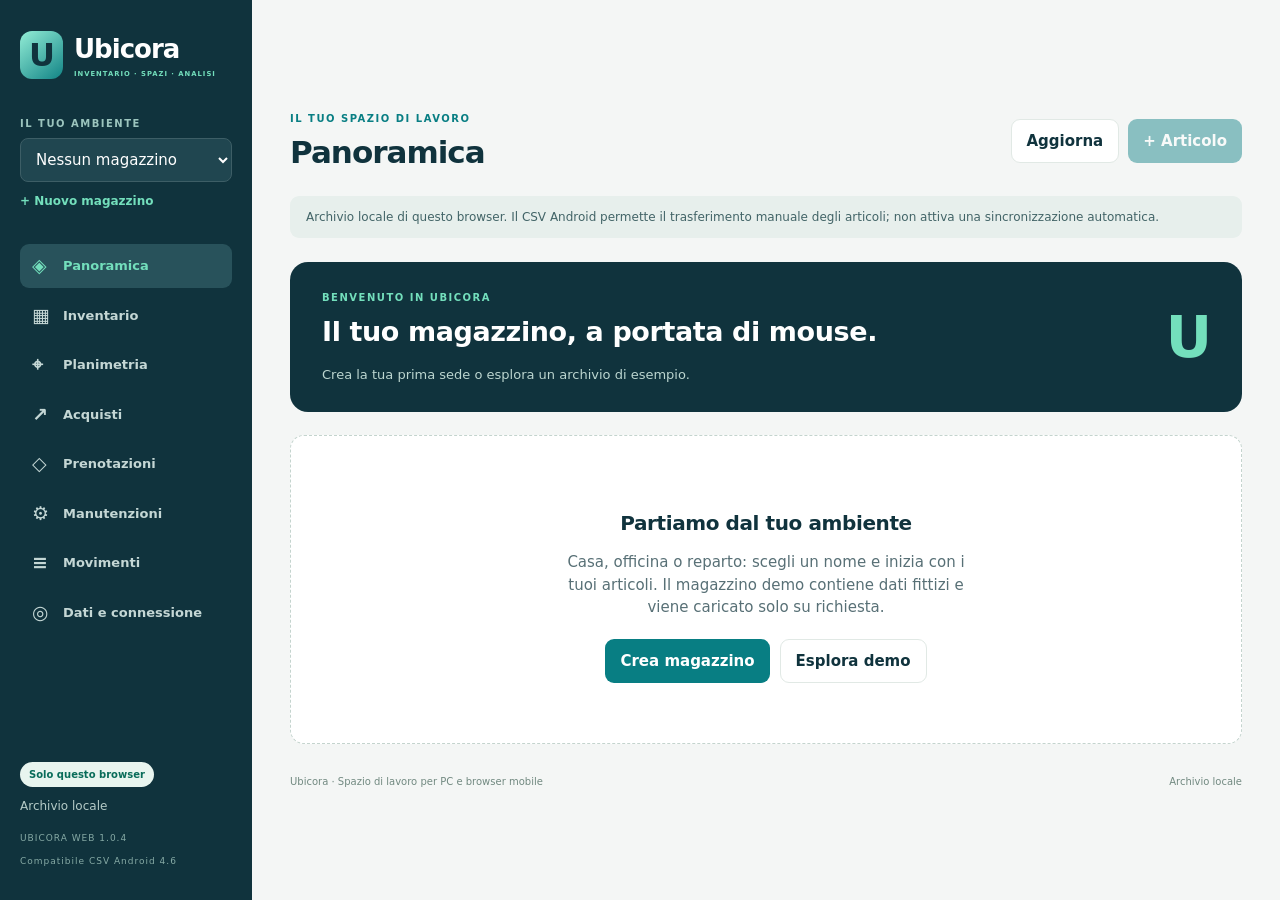
==== commit 86a37492: "CSV: shelf level and position columns (Android + Web), 11-column files still import Co-Authored-By: " ====
--- a/web/Ubicora.html
+++ b/web/Ubicora.html
@@ -1,5 +1,5 @@
 <!doctype html>
-<html lang="it"><head><meta charset="utf-8"><meta name="viewport" content="width=device-width,initial-scale=1"><meta name="theme-color" content="#10333d"><meta http-equiv="Content-Security-Policy" content="default-src 'none'; script-src 'sha256-VKzAfSWS8kiId3gJrDlkAD4GFjgb2lTzgWyXGpAWTBc='; style-src 'unsafe-inline'; img-src data:; connect-src 'self' https:; base-uri 'none'; form-action 'self'"><title>Ubicora | Spazio di lavoro</title><style>:root{color-scheme:light;--navy:#10333d;--teal:#087e83;--mint:#73dfbc;--paper:#f4f6f5;--muted:#587076;--border:#e1e9e5;--amber:#af6820;--red:#a43d37}*{box-sizing:border-box}body{margin:0;font:15px/1.5 system-ui,-apple-system,Segoe UI,sans-serif;background:var(--paper);color:var(--navy)}button,input,select,textarea{font:inherit}button,a,input,select,textarea{outline-offset:4px}button{cursor:pointer;border:0;border-radius:9px;padding:10px 15px;font-weight:650;transition:background .15s,transform .15s}button:disabled{cursor:not-allowed;opacity:.45}button:hover:not(:disabled){filter:brightness(.96)}button:active:not(:disabled){transform:translateY(1px)}.shell{display:grid;grid-template-columns:252px minmax(0,1fr);min-height:100vh}aside{background:var(--navy);color:#fff;padding:30px 20px;display:flex;flex-direction:column;position:sticky;top:0;height:100vh}.brand{color:white;display:flex;align-items:center;gap:11px;text-decoration:none;font-size:26px;font-weight:750;letter-spacing:-1px}.brandmark{display:grid;place-items:center;width:43px;height:48px;background:linear-gradient(140deg,#93edd6,#128486);color:var(--navy);border-radius:12px;font-size:32px}.brand small{display:block;font-size:6.8px;color:var(--mint);letter-spacing:1px}.workspace{margin:37px 0 24px}.eyebrow{display:block;font-size:10px;font-weight:750;letter-spacing:1.5px;color:var(--teal);margin-bottom:7px}aside .eyebrow{color:#9cc5be}select,input,textarea{width:100%;padding:11px;border:1px solid #c9d8d2;border-radius:8px;background:white;color:var(--navy)}textarea{resize:vertical;min-height:82px}aside select{background:#204650;color:#fff;border:1px solid #3d5e66}.text-button{background:transparent;color:var(--mint);padding-left:0;font-size:12px}nav{display:flex;flex-direction:column;gap:6px}nav button{display:flex;gap:12px;text-align:left;background:transparent;color:#c4d7d5;font-size:13px;padding:12px}nav button span{width:19px;font-size:19px;line-height:1}nav button.active{background:#28525b;color:var(--mint)}.aside-bottom{margin-top:auto;padding-top:35px}.aside-bottom p{color:#b5cbc7;font-size:12px;margin:10px 0}.aside-bottom small{color:#86aaa5;font-size:9px;letter-spacing:1px}main{padding:34px 38px;max-width:1660px;width:100%;margin:auto}header{display:flex;justify-content:space-between;align-items:center;gap:15px;margin-bottom:25px}h1,h2,h3,p{margin-top:0}h1{font-size:31px;letter-spacing:-1px;margin-bottom:0;line-height:1.25}h2{font-size:20px;letter-spacing:-.4px;margin-bottom:13px}h3{font-size:15px}p{margin-bottom:12px}.header-actions{display:flex;gap:9px}.primary{background:var(--teal);color:white}.secondary{background:white;color:var(--navy);border:1px solid var(--border)}.danger{background:#f9eae7;color:var(--red)}.notice{padding:12px 16px;background:#e7efec;border-radius:9px;color:#426467;font-size:12px;margin-bottom:24px}.notice.warning{background:#fff0d9;color:#785418}.hero{background:var(--navy);border-radius:18px;color:white;padding:28px 32px;margin-bottom:23px;display:flex;justify-content:space-between;align-items:center;gap:28px;overflow:hidden}.hero .eyebrow{color:var(--mint)}.hero h2{font-size:27px;margin-bottom:12px}.hero p{color:#bcd6d0;font-size:13px;margin:0}.hero .hero-number{font-size:57px;line-height:1;letter-spacing:-2px;color:var(--mint);font-weight:750}.hero-side{text-align:right;min-width:100px}.hero-side small{display:block;color:#a7c6c0;margin-top:10px}.metrics{display:grid;grid-template-columns:repeat(4,minmax(0,1fr));gap:15px;margin-bottom:23px}.metric,.panel{background:white;border:1px solid var(--border);border-radius:14px;padding:20px}.metric{cursor:pointer;min-height:127px;text-align:left;position:relative}.metric .value{display:block;font-weight:750;font-size:30px;letter-spacing:-1px;margin:6px 0}.metric small{color:var(--muted);font-weight:400}.metric .eyebrow{font-size:9px;letter-spacing:1px}.metric .arrow{position:absolute;right:18px;bottom:19px;color:var(--teal)}.columns{display:grid;grid-template-columns:1fr 1fr;gap:20px}.panel{margin-bottom:20px}.panel-heading{display:flex;align-items:center;justify-content:space-between;gap:12px}.subtle{color:var(--muted);font-size:12px}.row{display:flex;justify-content:space-between;align-items:center;gap:12px;padding:13px 0;border-bottom:1px solid var(--border)}.row:last-child{border-bottom:0}.row strong{font-size:13px}.row small{display:block;color:var(--muted);font-size:11px}.badge{display:inline-block;font-size:10px;background:#e8f5ef;color:#086c59;border-radius:20px;padding:5px 9px;font-weight:700;white-space:nowrap}.badge.amber{background:#fff1dc;color:var(--amber)}.badge.red{background:#fae9e6;color:var(--red)}.badge.blue{background:#e5eef8;color:#32638a}.filterbar{display:flex;gap:10px;flex-wrap:wrap;margin-bottom:18px}.filterbar input{max-width:440px;flex:1;min-width:210px}.filterbar select{width:auto;max-width:210px}.table-wrap{overflow:auto;background:white;border:1px solid var(--border);border-radius:14px}table{border-collapse:collapse;width:100%;font-size:12px}th{text-align:left;font-size:9px;letter-spacing:1px;text-transform:uppercase;color:var(--muted);background:#f9fbf9;padding:15px 16px;white-space:nowrap}td{padding:15px 16px;border-top:1px solid var(--border);vertical-align:middle}td strong{font-size:13px;display:block}td small{color:var(--muted);font-size:10px}td .actions{display:flex;gap:5px;white-space:nowrap}.actions button{font-size:10px;padding:6px 9px;background:#eaf3ee;color:var(--teal)}.empty{padding:60px 24px;text-align:center;background:white;border:1px dashed #c4d4ce;border-radius:14px}.empty h2{margin-top:12px}.empty p{color:var(--muted);max-width:430px;margin:0 auto 20px}.empty-icon{font-size:42px;color:var(--teal)}.bar-row{display:grid;grid-template-columns:105px 1fr 80px;align-items:center;gap:12px;margin:15px 0;font-size:12px}.bar-row span:last-child{text-align:right;font-weight:650}.track{height:8px;background:#edf3ef;border-radius:5px;overflow:hidden}.fill{height:100%;border-radius:5px;background:var(--teal)}.period{display:flex;gap:5px}.period button{font-size:10px;padding:6px 10px;background:#eff4f1;color:var(--muted)}.period .selected{background:var(--navy);color:white}.progress{margin:16px 0}.toolbar{display:flex;gap:10px;flex-wrap:wrap}.toolbar button{font-size:12px}.mapbox{padding:24px;background:#fff;border-radius:14px;border:1px solid var(--border)}.floor{position:relative;max-width:100%;width:100%;border:4px solid var(--navy);background-image:linear-gradient(#edf2ef 1px,transparent 1px),linear-gradient(90deg,#edf2ef 1px,transparent 1px);background-size:30px 30px;overflow:hidden;margin:24px auto}.placement{position:absolute;display:flex;align-items:center;justify-content:center;text-align:center;flex-direction:column;background:#087e83;color:white;border-radius:5px;padding:3px;overflow:hidden;font-size:11px;cursor:pointer}.placement small{font-size:8px;color:#bce3d9}.floor .origin{position:absolute;bottom:3px;right:5px;font-size:9px;color:var(--muted)}.cards{display:grid;grid-template-columns:repeat(auto-fill,minmax(290px,1fr));gap:16px}.operation{background:white;border:1px solid var(--border);border-radius:14px;padding:20px}.operation .actions{display:flex;flex-wrap:wrap;gap:8px;margin-top:15px}.operation .actions button{padding:8px 11px;font-size:11px}.operation .badge{float:right}.operation h3{margin-bottom:8px}.operation p{font-size:12px;color:var(--muted)}.settings-grid{display:grid;grid-template-columns:1fr 1fr;gap:20px}.settings-grid .panel{margin:0}.settings-grid button{margin:4px 6px 4px 0;font-size:12px}footer{font-size:10px;color:#718980;margin-top:30px;display:flex;justify-content:space-between}dialog{border:0;border-radius:18px;box-shadow:0 20px 80px #0b263940;width:min(620px,94vw);padding:26px;color:var(--navy)}dialog::backdrop{background:#072a3b80;backdrop-filter:blur(3px)}.modal-head{display:flex;align-items:center;justify-content:space-between}.icon-button{background:#eef4f0;font-size:24px;line-height:1;padding:6px 12px}.fields{display:grid;grid-template-columns:1fr 1fr;gap:15px;margin-top:10px}.field{display:block;font-size:11px;font-weight:650}.field input,.field select,.field textarea{margin-top:5px;font-size:13px;font-weight:400}.field.wide,.hint{grid-column:1/-1}.hint{font-size:12px;color:var(--muted);background:#eff5f1;padding:11px;border-radius:8px}.modal-actions{display:flex;justify-content:flex-end;gap:8px;border-top:1px solid var(--border);padding-top:17px;margin-top:20px}.error{color:var(--red);font-size:12px;margin:15px 0}.toast{position:fixed;bottom:24px;left:50%;transform:translateX(-50%);max-width:90vw;padding:13px 22px;border-radius:10px;background:var(--navy);color:white;box-shadow:0 4px 30px #08262a40;z-index:99;font-size:13px}.empty-actions{display:flex;justify-content:center;gap:10px}.search-summary{font-size:11px;color:var(--muted);margin:12px 0}.sr-only{position:absolute;clip:rect(0,0,0,0);width:1px;height:1px}.danger-text{color:var(--red)}.floor{touch-action:none;user-select:none}.floor.tool-walls{cursor:crosshair}.floor.tool-edit .placement{cursor:grab}.floor.tool-edit .placement:active{cursor:grabbing}.placement{border:2px solid transparent;transition:box-shadow .2s}.placement.selected{border-color:var(--amber);box-shadow:0 0 0 3px #af682055;z-index:3}.placement.pulse{z-index:4;animation:ubi-pulse 1s ease-in-out 4}@keyframes ubi-pulse{50%{box-shadow:0 0 0 10px #af682070}}.handle{position:absolute;right:0;bottom:0;width:16px;height:16px;background:var(--amber);border-radius:5px 0 3px 0;cursor:nwse-resize}svg.walls{position:absolute;inset:0;width:100%;height:100%;pointer-events:none;z-index:1}.walls line{stroke:#10333d;stroke-width:5;stroke-linecap:round;vector-effect:non-scaling-stroke}.walls line.sel{stroke:var(--amber);stroke-width:7}.walls line.draft{stroke:var(--amber);stroke-width:3;stroke-dasharray:7 5}.walls line.draft.closing{stroke:#1f9d68;stroke-width:4;stroke-dasharray:none}.walls circle{fill:var(--amber)}.placement{z-index:2}.measure{position:absolute;z-index:6;transform:translate(-50%,-170%);padding:4px 9px;border-radius:7px;background:var(--navy);color:#fff;font-size:11px;font-weight:650;pointer-events:none;white-space:nowrap}.map-panel{margin:18px 0 0}.map-panel .toolbar button{font-size:11px;padding:8px 11px}.map-link{font-size:10px;padding:0 0 0 6px;color:var(--teal)}.check-list{max-height:340px;overflow:auto;border:1px solid var(--border);border-radius:9px;padding:6px 10px}.check{display:flex;align-items:center;gap:9px;padding:6px 0;font-weight:400}.check input{width:auto;margin:0}.check small{color:var(--muted)}@media(prefers-reduced-motion:reduce){.placement.pulse{animation:none;box-shadow:0 0 0 4px var(--amber)}}@media(max-width:1150px){.shell{grid-template-columns:220px minmax(0,1fr)}main{padding:25px}.metrics{grid-template-columns:repeat(2,1fr)}.columns,.settings-grid{grid-template-columns:1fr}.hero h2{font-size:23px}}@media(max-width:720px){.shell{display:block}aside{position:static;height:auto;padding:18px}.brand{font-size:22px}.workspace{margin:18px 0 10px}nav{flex-direction:row;overflow:auto;gap:5px;padding-top:10px}nav button{white-space:nowrap;font-size:11px;padding:9px}.aside-bottom{padding-top:12px;display:flex;align-items:center;gap:12px}.aside-bottom p{margin:0}.aside-bottom small{display:none}main{padding:20px 15px}h1{font-size:25px}.hero{padding:22px;align-items:flex-start}.hero h2{font-size:20px}.hero .hero-number{font-size:40px}.hero-side{min-width:64px}.metric{padding:15px}.metric .value{font-size:26px}.header-actions button{font-size:11px;padding:9px}.fields{grid-template-columns:1fr}.bar-row{grid-template-columns:85px 1fr 65px}.mapbox{padding:12px}.placement{font-size:8px}.placement small{display:none}}@media(prefers-reduced-motion:reduce){*{transition:none!important}}@media print{aside,header button,.notice,.toolbar,footer,.actions{display:none}.shell{display:block}main{padding:0}.panel,.metric{break-inside:avoid}.metrics{grid-template-columns:repeat(4,1fr)}body{background:white}.hero{background:white;color:var(--navy);border:1px solid var(--border)}.hero p,.hero .eyebrow,.hero .hero-number{color:var(--navy)}}
+<html lang="it"><head><meta charset="utf-8"><meta name="viewport" content="width=device-width,initial-scale=1"><meta name="theme-color" content="#10333d"><meta http-equiv="Content-Security-Policy" content="default-src 'none'; script-src 'sha256-WDL+WOUqg97q1OFhC3KXpgNMewpMfbK+M3YYtF7eceo='; style-src 'unsafe-inline'; img-src data:; connect-src 'self' https:; base-uri 'none'; form-action 'self'"><title>Ubicora | Spazio di lavoro</title><style>:root{color-scheme:light;--navy:#10333d;--teal:#087e83;--mint:#73dfbc;--paper:#f4f6f5;--muted:#587076;--border:#e1e9e5;--amber:#af6820;--red:#a43d37}*{box-sizing:border-box}body{margin:0;font:15px/1.5 system-ui,-apple-system,Segoe UI,sans-serif;background:var(--paper);color:var(--navy)}button,input,select,textarea{font:inherit}button,a,input,select,textarea{outline-offset:4px}button{cursor:pointer;border:0;border-radius:9px;padding:10px 15px;font-weight:650;transition:background .15s,transform .15s}button:disabled{cursor:not-allowed;opacity:.45}button:hover:not(:disabled){filter:brightness(.96)}button:active:not(:disabled){transform:translateY(1px)}.shell{display:grid;grid-template-columns:252px minmax(0,1fr);min-height:100vh}aside{background:var(--navy);color:#fff;padding:30px 20px;display:flex;flex-direction:column;position:sticky;top:0;height:100vh}.brand{color:white;display:flex;align-items:center;gap:11px;text-decoration:none;font-size:26px;font-weight:750;letter-spacing:-1px}.brandmark{display:grid;place-items:center;width:43px;height:48px;background:linear-gradient(140deg,#93edd6,#128486);color:var(--navy);border-radius:12px;font-size:32px}.brand small{display:block;font-size:6.8px;color:var(--mint);letter-spacing:1px}.workspace{margin:37px 0 24px}.eyebrow{display:block;font-size:10px;font-weight:750;letter-spacing:1.5px;color:var(--teal);margin-bottom:7px}aside .eyebrow{color:#9cc5be}select,input,textarea{width:100%;padding:11px;border:1px solid #c9d8d2;border-radius:8px;background:white;color:var(--navy)}textarea{resize:vertical;min-height:82px}aside select{background:#204650;color:#fff;border:1px solid #3d5e66}.text-button{background:transparent;color:var(--mint);padding-left:0;font-size:12px}nav{display:flex;flex-direction:column;gap:6px}nav button{display:flex;gap:12px;text-align:left;background:transparent;color:#c4d7d5;font-size:13px;padding:12px}nav button span{width:19px;font-size:19px;line-height:1}nav button.active{background:#28525b;color:var(--mint)}.aside-bottom{margin-top:auto;padding-top:35px}.aside-bottom p{color:#b5cbc7;font-size:12px;margin:10px 0}.aside-bottom small{color:#86aaa5;font-size:9px;letter-spacing:1px}main{padding:34px 38px;max-width:1660px;width:100%;margin:auto}header{display:flex;justify-content:space-between;align-items:center;gap:15px;margin-bottom:25px}h1,h2,h3,p{margin-top:0}h1{font-size:31px;letter-spacing:-1px;margin-bottom:0;line-height:1.25}h2{font-size:20px;letter-spacing:-.4px;margin-bottom:13px}h3{font-size:15px}p{margin-bottom:12px}.header-actions{display:flex;gap:9px}.primary{background:var(--teal);color:white}.secondary{background:white;color:var(--navy);border:1px solid var(--border)}.danger{background:#f9eae7;color:var(--red)}.notice{padding:12px 16px;background:#e7efec;border-radius:9px;color:#426467;font-size:12px;margin-bottom:24px}.notice.warning{background:#fff0d9;color:#785418}.hero{background:var(--navy);border-radius:18px;color:white;padding:28px 32px;margin-bottom:23px;display:flex;justify-content:space-between;align-items:center;gap:28px;overflow:hidden}.hero .eyebrow{color:var(--mint)}.hero h2{font-size:27px;margin-bottom:12px}.hero p{color:#bcd6d0;font-size:13px;margin:0}.hero .hero-number{font-size:57px;line-height:1;letter-spacing:-2px;color:var(--mint);font-weight:750}.hero-side{text-align:right;min-width:100px}.hero-side small{display:block;color:#a7c6c0;margin-top:10px}.metrics{display:grid;grid-template-columns:repeat(4,minmax(0,1fr));gap:15px;margin-bottom:23px}.metric,.panel{background:white;border:1px solid var(--border);border-radius:14px;padding:20px}.metric{cursor:pointer;min-height:127px;text-align:left;position:relative}.metric .value{display:block;font-weight:750;font-size:30px;letter-spacing:-1px;margin:6px 0}.metric small{color:var(--muted);font-weight:400}.metric .eyebrow{font-size:9px;letter-spacing:1px}.metric .arrow{position:absolute;right:18px;bottom:19px;color:var(--teal)}.columns{display:grid;grid-template-columns:1fr 1fr;gap:20px}.panel{margin-bottom:20px}.panel-heading{display:flex;align-items:center;justify-content:space-between;gap:12px}.subtle{color:var(--muted);font-size:12px}.row{display:flex;justify-content:space-between;align-items:center;gap:12px;padding:13px 0;border-bottom:1px solid var(--border)}.row:last-child{border-bottom:0}.row strong{font-size:13px}.row small{display:block;color:var(--muted);font-size:11px}.badge{display:inline-block;font-size:10px;background:#e8f5ef;color:#086c59;border-radius:20px;padding:5px 9px;font-weight:700;white-space:nowrap}.badge.amber{background:#fff1dc;color:var(--amber)}.badge.red{background:#fae9e6;color:var(--red)}.badge.blue{background:#e5eef8;color:#32638a}.filterbar{display:flex;gap:10px;flex-wrap:wrap;margin-bottom:18px}.filterbar input{max-width:440px;flex:1;min-width:210px}.filterbar select{width:auto;max-width:210px}.table-wrap{overflow:auto;background:white;border:1px solid var(--border);border-radius:14px}table{border-collapse:collapse;width:100%;font-size:12px}th{text-align:left;font-size:9px;letter-spacing:1px;text-transform:uppercase;color:var(--muted);background:#f9fbf9;padding:15px 16px;white-space:nowrap}td{padding:15px 16px;border-top:1px solid var(--border);vertical-align:middle}td strong{font-size:13px;display:block}td small{color:var(--muted);font-size:10px}td .actions{display:flex;gap:5px;white-space:nowrap}.actions button{font-size:10px;padding:6px 9px;background:#eaf3ee;color:var(--teal)}.empty{padding:60px 24px;text-align:center;background:white;border:1px dashed #c4d4ce;border-radius:14px}.empty h2{margin-top:12px}.empty p{color:var(--muted);max-width:430px;margin:0 auto 20px}.empty-icon{font-size:42px;color:var(--teal)}.bar-row{display:grid;grid-template-columns:105px 1fr 80px;align-items:center;gap:12px;margin:15px 0;font-size:12px}.bar-row span:last-child{text-align:right;font-weight:650}.track{height:8px;background:#edf3ef;border-radius:5px;overflow:hidden}.fill{height:100%;border-radius:5px;background:var(--teal)}.period{display:flex;gap:5px}.period button{font-size:10px;padding:6px 10px;background:#eff4f1;color:var(--muted)}.period .selected{background:var(--navy);color:white}.progress{margin:16px 0}.toolbar{display:flex;gap:10px;flex-wrap:wrap}.toolbar button{font-size:12px}.mapbox{padding:24px;background:#fff;border-radius:14px;border:1px solid var(--border)}.floor{position:relative;max-width:100%;width:100%;border:4px solid var(--navy);background-image:linear-gradient(#edf2ef 1px,transparent 1px),linear-gradient(90deg,#edf2ef 1px,transparent 1px);background-size:30px 30px;overflow:hidden;margin:24px auto}.placement{position:absolute;display:flex;align-items:center;justify-content:center;text-align:center;flex-direction:column;background:#087e83;color:white;border-radius:5px;padding:3px;overflow:hidden;font-size:11px;cursor:pointer}.placement small{font-size:8px;color:#bce3d9}.floor .origin{position:absolute;bottom:3px;right:5px;font-size:9px;color:var(--muted)}.cards{display:grid;grid-template-columns:repeat(auto-fill,minmax(290px,1fr));gap:16px}.operation{background:white;border:1px solid var(--border);border-radius:14px;padding:20px}.operation .actions{display:flex;flex-wrap:wrap;gap:8px;margin-top:15px}.operation .actions button{padding:8px 11px;font-size:11px}.operation .badge{float:right}.operation h3{margin-bottom:8px}.operation p{font-size:12px;color:var(--muted)}.settings-grid{display:grid;grid-template-columns:1fr 1fr;gap:20px}.settings-grid .panel{margin:0}.settings-grid button{margin:4px 6px 4px 0;font-size:12px}footer{font-size:10px;color:#718980;margin-top:30px;display:flex;justify-content:space-between}dialog{border:0;border-radius:18px;box-shadow:0 20px 80px #0b263940;width:min(620px,94vw);padding:26px;color:var(--navy)}dialog::backdrop{background:#072a3b80;backdrop-filter:blur(3px)}.modal-head{display:flex;align-items:center;justify-content:space-between}.icon-button{background:#eef4f0;font-size:24px;line-height:1;padding:6px 12px}.fields{display:grid;grid-template-columns:1fr 1fr;gap:15px;margin-top:10px}.field{display:block;font-size:11px;font-weight:650}.field input,.field select,.field textarea{margin-top:5px;font-size:13px;font-weight:400}.field.wide,.hint{grid-column:1/-1}.hint{font-size:12px;color:var(--muted);background:#eff5f1;padding:11px;border-radius:8px}.modal-actions{display:flex;justify-content:flex-end;gap:8px;border-top:1px solid var(--border);padding-top:17px;margin-top:20px}.error{color:var(--red);font-size:12px;margin:15px 0}.toast{position:fixed;bottom:24px;left:50%;transform:translateX(-50%);max-width:90vw;padding:13px 22px;border-radius:10px;background:var(--navy);color:white;box-shadow:0 4px 30px #08262a40;z-index:99;font-size:13px}.empty-actions{display:flex;justify-content:center;gap:10px}.search-summary{font-size:11px;color:var(--muted);margin:12px 0}.sr-only{position:absolute;clip:rect(0,0,0,0);width:1px;height:1px}.danger-text{color:var(--red)}.floor{touch-action:none;user-select:none}.floor.tool-walls{cursor:crosshair}.floor.tool-edit .placement{cursor:grab}.floor.tool-edit .placement:active{cursor:grabbing}.placement{border:2px solid transparent;transition:box-shadow .2s}.placement.selected{border-color:var(--amber);box-shadow:0 0 0 3px #af682055;z-index:3}.placement.pulse{z-index:4;animation:ubi-pulse 1s ease-in-out 4}@keyframes ubi-pulse{50%{box-shadow:0 0 0 10px #af682070}}.handle{position:absolute;right:0;bottom:0;width:16px;height:16px;background:var(--amber);border-radius:5px 0 3px 0;cursor:nwse-resize}svg.walls{position:absolute;inset:0;width:100%;height:100%;pointer-events:none;z-index:1}.walls line{stroke:#10333d;stroke-width:5;stroke-linecap:round;vector-effect:non-scaling-stroke}.walls line.sel{stroke:var(--amber);stroke-width:7}.walls line.draft{stroke:var(--amber);stroke-width:3;stroke-dasharray:7 5}.walls line.draft.closing{stroke:#1f9d68;stroke-width:4;stroke-dasharray:none}.walls circle{fill:var(--amber)}.placement{z-index:2}.measure{position:absolute;z-index:6;transform:translate(-50%,-170%);padding:4px 9px;border-radius:7px;background:var(--navy);color:#fff;font-size:11px;font-weight:650;pointer-events:none;white-space:nowrap}.map-panel{margin:18px 0 0}.map-panel .toolbar button{font-size:11px;padding:8px 11px}.map-link{font-size:10px;padding:0 0 0 6px;color:var(--teal)}.check-list{max-height:340px;overflow:auto;border:1px solid var(--border);border-radius:9px;padding:6px 10px}.check{display:flex;align-items:center;gap:9px;padding:6px 0;font-weight:400}.check input{width:auto;margin:0}.check small{color:var(--muted)}@media(prefers-reduced-motion:reduce){.placement.pulse{animation:none;box-shadow:0 0 0 4px var(--amber)}}@media(max-width:1150px){.shell{grid-template-columns:220px minmax(0,1fr)}main{padding:25px}.metrics{grid-template-columns:repeat(2,1fr)}.columns,.settings-grid{grid-template-columns:1fr}.hero h2{font-size:23px}}@media(max-width:720px){.shell{display:block}aside{position:static;height:auto;padding:18px}.brand{font-size:22px}.workspace{margin:18px 0 10px}nav{flex-direction:row;overflow:auto;gap:5px;padding-top:10px}nav button{white-space:nowrap;font-size:11px;padding:9px}.aside-bottom{padding-top:12px;display:flex;align-items:center;gap:12px}.aside-bottom p{margin:0}.aside-bottom small{display:none}main{padding:20px 15px}h1{font-size:25px}.hero{padding:22px;align-items:flex-start}.hero h2{font-size:20px}.hero .hero-number{font-size:40px}.hero-side{min-width:64px}.metric{padding:15px}.metric .value{font-size:26px}.header-actions button{font-size:11px;padding:9px}.fields{grid-template-columns:1fr}.bar-row{grid-template-columns:85px 1fr 65px}.mapbox{padding:12px}.placement{font-size:8px}.placement small{display:none}}@media(prefers-reduced-motion:reduce){*{transition:none!important}}@media print{aside,header button,.notice,.toolbar,footer,.actions{display:none}.shell{display:block}main{padding:0}.panel,.metric{break-inside:avoid}.metrics{grid-template-columns:repeat(4,1fr)}body{background:white}.hero{background:white;color:var(--navy);border:1px solid var(--border)}.hero p,.hero .eyebrow,.hero .hero-number{color:var(--navy)}}
 </style></head>
 <body>
 <div class="shell"><aside><a class="brand" href="#" aria-label="Ubicora Home"><span class="brandmark">U</span><span>Ubicora<small>INVENTARIO · SPAZI · ANALISI</small></span></a>
@@ -79,6 +79,7 @@
  const skus=new Set();for(const i of s.items){
   if(!warehouses.has(i.warehouseId))throw Error('Magazzino non valido');if(!storedText(i.name,180).trim())throw Error('Nome articolo mancante');name(storedText(i.sku,100));name(storedText(i.unit,24));storedText(i.category,100);storedText(i.location,160);storedText(i.note,3000);storedText(i.supplier,160);
   storedNumber(i.quantity);storedNumber(i.minimum);if(i.cost!==null)storedNumber(i.cost);deliveryDays(i.leadDays);
+  for(const [k,max] of [['shelfLevel',20],['shelfSlot',50]])if(i[k]!==undefined&&i[k]!==null&&(!Number.isInteger(i[k])||i[k]<1||i[k]>max))throw Error('Ripiano o posizione non validi');
   const k=i.warehouseId+'|'+i.sku.trim().toLowerCase();if(skus.has(k))throw Error('Codice articolo già presente');skus.add(k);if(i.quantity-(reservedTotals.get(i.id)??0)<-1e-7)throw Error('Le prenotazioni superano la giacenza');
  }
  for(const r of [...s.movements,...s.orders,...s.reservations])if(!itemIds.has(r.itemId))throw Error('Articolo non valido');
@@ -110,7 +111,7 @@
   if(item.leadDays!==null&&(!Number.isInteger(item.leadDays)||item.leadDays>3650))throw Error('Giorni di consegna non validi');
   s.items.push(item);if(item.quantity)s.movements.unshift({id:uid(),itemId:item.id,delta:item.quantity,note:'Giacenza iniziale',at});break;
  }
- case 'edit':{const i=find(s.items,a.id);Object.assign(i,{name:name(a.name),category:String(a.category||'Ricambi').trim(),minimum:number(a.minimum),cost:optional(a.cost),supplier:String(a.supplier??'').trim(),leadDays:optional(a.leadDays),location:String(a.location??'').trim(),note:String(a.note??'').trim()});i.placementId=placementByName(s,i.warehouseId,i.location);break;}
+ case 'edit':{const i=find(s.items,a.id);Object.assign(i,{name:name(a.name),category:String(a.category||'Ricambi').trim(),minimum:number(a.minimum),cost:optional(a.cost),supplier:String(a.supplier??'').trim(),leadDays:optional(a.leadDays),location:String(a.location??'').trim(),note:String(a.note??'').trim()});const was=i.placementId;i.placementId=placementByName(s,i.warehouseId,i.location);if(i.placementId!==was||!i.placementId){i.shelfLevel=null;i.shelfSlot=null;}break;}
  case 'move':{if(!['in','out','count'].includes(a.kind))throw Error('Tipo movimento non valido');const i=find(s.items,a.id);const q=a.kind==='count'?number(a.quantity):positive(a.quantity);move(s,i,a.kind==='in'?q:a.kind==='out'?-q:q-i.quantity,a.note,at);break;}
  case 'reserve':{const i=find(s.items,a.id),q=positive(a.quantity);if(q>available(s,i)+1e-7)throw Error('Quantità disponibile insufficiente');if(String(a.reference).trim().length<3)throw Error('Indica la commessa o attività');s.reservations.push({id:uid(),itemId:i.id,quantity:q,reference:String(a.reference).trim(),status:'ACTIVE',at});break;}
  case 'reservation':{const r=find(s.reservations,a.id);if(r.status!=='ACTIVE')throw Error('Prenotazione già chiusa');r.status=a.consume?'CONSUMED':'RELEASED';if(a.consume)move(s,find(s.items,r.itemId),-r.quantity,'Consumo prenotazione: '+r.reference,at);break;}
@@ -128,7 +129,7 @@
  case 'duplicatePlacement':{const p=find(s.placements,a.id),w=find(s.warehouses,p.warehouseId);let label=nextLabel(p.name);while(s.placements.some(x=>x.warehouseId===w.id&&x.name===label))label=nextLabel(label);
   const x=p.x+p.width+.25<=w.width-p.width?p.x+p.width+.25:p.x,y=x===p.x?Math.min(p.y+p.depth+.25,w.depth-p.depth):p.y;s.placements.push({...p,id:uid(),name:label,x:snap(x),y:snap(y)});break;}
  case 'assignPlacement':{const target=a.placementId?find(s.placements,a.placementId):null;const ids=[...new Set(a.ids??[])];if(!ids.length)throw Error('Seleziona almeno un articolo');
-  for(const id of ids){const i=find(s.items,id);if(target&&target.warehouseId!==i.warehouseId)throw Error('Struttura di un’altra sede');i.placementId=target?.id??null;i.location=target?.name??'';}break;}
+  for(const id of ids){const i=find(s.items,id);if(target&&target.warehouseId!==i.warehouseId)throw Error('Struttura di un’altra sede');if(i.placementId!==(target?.id??null)){i.shelfLevel=null;i.shelfSlot=null;}i.placementId=target?.id??null;i.location=target?.name??'';}break;}
  case 'wall':{const w=find(s.warehouses,a.warehouseId);const pts=['x1','y1','x2','y2'].map(k=>snap(number(a[k],-1e12)));const [x1,y1,x2,y2]=[clamp(pts[0],0,w.width),clamp(pts[1],0,w.depth),clamp(pts[2],0,w.width),clamp(pts[3],0,w.depth)];
   if(Math.hypot(x2-x1,y2-y1)<.2)throw Error('Parete troppo corta (minimo 20 cm)');s.walls.push({id:uid(),warehouseId:w.id,x1,y1,x2,y2});break;}
  case 'removeWall':{const wall=find(s.walls,a.id);s.walls=s.walls.filter(x=>x.id!==wall.id);break;}
@@ -150,28 +151,33 @@
   machines:Object.entries(works.reduce((a,w)=>{a[w.machine]=(a[w.machine]??0)+(cost(w)??0);return a;},Object.create(null))).sort((a,b)=>b[1]-a[1]).slice(0,6),
   moves:s.movements.filter(m=>ids.has(m.itemId)&&m.at>=now-days*86400000),orders,works};
 }
-const CSV_HEADER=['Codice','Descrizione','Categoria','Quantità','Minimo','Unità','Ubicazione','Note','Costo unitario EUR','Fornitore','Consegna giorni'];
+// 4.7.1 adds Ripiano/Posizione at the end; the 11-column layout of earlier versions is still read.
+const CSV_HEADER=['Codice','Descrizione','Categoria','Quantità','Minimo','Unità','Ubicazione','Note','Costo unitario EUR','Fornitore','Consegna giorni','Ripiano','Posizione'];
+const LEGACY_COLUMNS=11;
+/** Shelf level (1–20) or position (1–50) of an item, or null. */
+const shelfNumber=(v,max,label)=>{if(v===null||v===undefined||String(v).trim()==='')return null;const n=Number(String(v).trim());if(!Number.isInteger(n)||n<1||n>max)throw Error(label+' non valido (1–'+max+')');return n;};
+const shelfCode=i=>[i.shelfLevel?'R'+i.shelfLevel:'',i.shelfSlot?'P'+i.shelfSlot:''].filter(Boolean).join(' ');
 function parseCsv(text){
  if(new TextEncoder().encode(text).length>8*1024*1024)throw Error('CSV superiore a 8 MiB');
  text=text.replace(/^\uFEFF/,'');const rows=[];let row=[],field='',quote=false,closed=false;
  for(let i=0;i<text.length;i++){const ch=text[i];if(closed&&![';','\n','\r'].includes(ch))throw Error('Caratteri dopo la chiusura del campo CSV');if(ch==='"'){if(quote&&text[i+1]==='"'){field+='"';i++;}else if(quote||!field){if(quote)closed=true;quote=!quote;}else throw Error('Virgolette CSV non valide');}
  else if(ch===';'&&!quote){row.push(field);field='';closed=false;}else if((ch==='\n'||ch==='\r')&&!quote){if(ch==='\r'&&text[i+1]==='\n')i++;row.push(field);if(row.some(Boolean))rows.push(row);row=[];field='';closed=false;}else field+=ch;}
  if(quote)throw Error('CSV incompleto');if(field||row.length){row.push(field);rows.push(row);}if(rows.length>20001)throw Error('Massimo 20.000 articoli');
- if(rows[0]?.length!==11||!rows[0].every((x,i)=>x===CSV_HEADER[i]))throw Error('Usa il CSV inventario esportato da Ubicora Android (11 colonne, separatore ;)');
- return rows.slice(1).map(r=>{if(r.length!==11)throw Error('Numero colonne non valido');return {sku:r[0],name:r[1],category:r[2],quantity:r[3],minimum:r[4],unit:r[5],location:r[6],note:r[7],cost:r[8],supplier:r[9],leadDays:r[10]};});
+ const width=rows[0]?.length;if((width!==CSV_HEADER.length&&width!==LEGACY_COLUMNS)||!rows[0].every((x,i)=>x===CSV_HEADER[i]))throw Error('Usa il CSV inventario esportato da Ubicora (13 o 11 colonne, separatore ;)');
+ return rows.slice(1).map(r=>{if(r.length!==width)throw Error('Numero colonne non valido');return {sku:r[0],name:r[1],category:r[2],quantity:r[3],minimum:r[4],unit:r[5],location:r[6],note:r[7],cost:r[8],supplier:r[9],leadDays:r[10],level:r[11]??'',slot:r[12]??''};});
 }
 // Undo the apostrophe added by exportCsv / Android csv() to neutralise spreadsheet formulas.
 const unformula=v=>{v=String(v??'');return /^'[\s]*[=+@-]/.test(v)||/^'[\t\r]/.test(v)?v.slice(1):v;};
 function importCsv(state,text,wid){
  find(state.warehouses,wid);const s=structuredClone(state),at=Date.now();
  for(const a of parseCsv(text)){
-  const i={id:uid(),warehouseId:wid,sku:name(unformula(a.sku)),name:unformula(a.name).trim(),category:a.category||'Ricambi',unit:name(a.unit),quantity:number(a.quantity),minimum:number(a.minimum),cost:optional(a.cost),supplier:unformula(a.supplier),leadDays:optional(a.leadDays),location:unformula(a.location),note:unformula(a.note),placementId:null};i.placementId=placementByName(s,wid,i.location);
+  const i={id:uid(),warehouseId:wid,sku:name(unformula(a.sku)),name:unformula(a.name).trim(),category:a.category||'Ricambi',unit:name(a.unit),quantity:number(a.quantity),minimum:number(a.minimum),cost:optional(a.cost),supplier:unformula(a.supplier),leadDays:optional(a.leadDays),location:unformula(a.location),note:unformula(a.note),placementId:null,shelfLevel:shelfNumber(a.level,20,'Ripiano'),shelfSlot:shelfNumber(a.slot,50,'Posizione')};i.placementId=placementByName(s,wid,i.location);
   if(i.leadDays!==null&&(!Number.isInteger(i.leadDays)||i.leadDays>3650))throw Error('Giorni di consegna non validi');
   s.items.push(i);if(i.quantity)s.movements.push({id:uid(),itemId:i.id,delta:i.quantity,note:'Importazione inventario CSV Android',at});
  }return validate(s);
 }
 const csvField=x=>'"'+String(x??'').replace(/"/g,'""')+'"';
-function exportCsv(s,wid){return '\uFEFF'+[CSV_HEADER,...s.items.filter(i=>i.warehouseId===wid).map(i=>[i.sku,i.name,i.category,i.quantity,i.minimum,i.unit,i.location,i.note,i.cost,i.supplier,i.leadDays])].map(r=>r.map(x=>csvField(typeof x==='string'&&/^[\s]*[=+@-]/.test(x)?"'"+x:x)).join(';')).join('\r\n');}
+function exportCsv(s,wid){return '\uFEFF'+[CSV_HEADER,...s.items.filter(i=>i.warehouseId===wid).map(i=>[i.sku,i.name,i.category,i.quantity,i.minimum,i.unit,i.location,i.note,i.cost,i.supplier,i.leadDays,i.shelfLevel??'',i.shelfSlot??''])].map(r=>r.map(x=>csvField(typeof x==='string'&&/^[\s]*[=+@-]/.test(x)?"'"+x:x)).join(';')).join('\r\n');}
 const ANDROID_CATEGORIES=new Set(['Ricambi','Utensili','Elettrico','Pneumatica','Idraulica','Consumabili','DPI','Meccanica','Altro']);
 function exportAndroidCsv(s,wid){
  find(s.warehouses,wid);
@@ -201,7 +207,7 @@
 function uiReserved(s,id){if(reservationCacheState!==s){reservationCacheState=s;reservationCache=new Map();for(const r of s.reservations)if(r.status==='ACTIVE')reservationCache.set(r.itemId,(reservationCache.get(r.itemId)??0)+r.quantity);}return reservationCache.get(id)??0;}
 const uiAvailable=(s,i)=>i.quantity-uiReserved(s,i.id);
 const warehouse=()=>state.warehouses.find(w=>w.id===wid),items=()=>state.items.filter(i=>i.warehouseId===wid),item=id=>state.items.find(i=>i.id===id),rowItem=id=>item(id)||{name:'Articolo',sku:'',unit:'',warehouseId:null};
-const placeName=i=>state.placements.find(p=>p.id===i.placementId)?.name||i.location||'';
+const placeName=i=>{const base=state.placements.find(p=>p.id===i.placementId)?.name||i.location||'',code=base?shelfCode(i):'';return code?base+' · '+code:base;};
 function toast(message){$('#toast').textContent=message;$('#toast').hidden=false;clearTimeout(toastTimer);toastTimer=setTimeout(()=>$('#toast').hidden=true,6000);}
 function status(message){$('#syncStatus').textContent=message;$('#saveStatus').textContent=message;}
 async function openDb(){return await new Promise((resolve,reject)=>{const r=indexedDB.open('ubicora-web',1);r.onupgradeneeded=()=>r.result.createObjectStore('archives');r.onsuccess=()=>resolve(r.result);r.onerror=()=>reject(Error('Il browser non consente il salvataggio. Apri con Edge o Chrome e disattiva la navigazione privata.'));});}
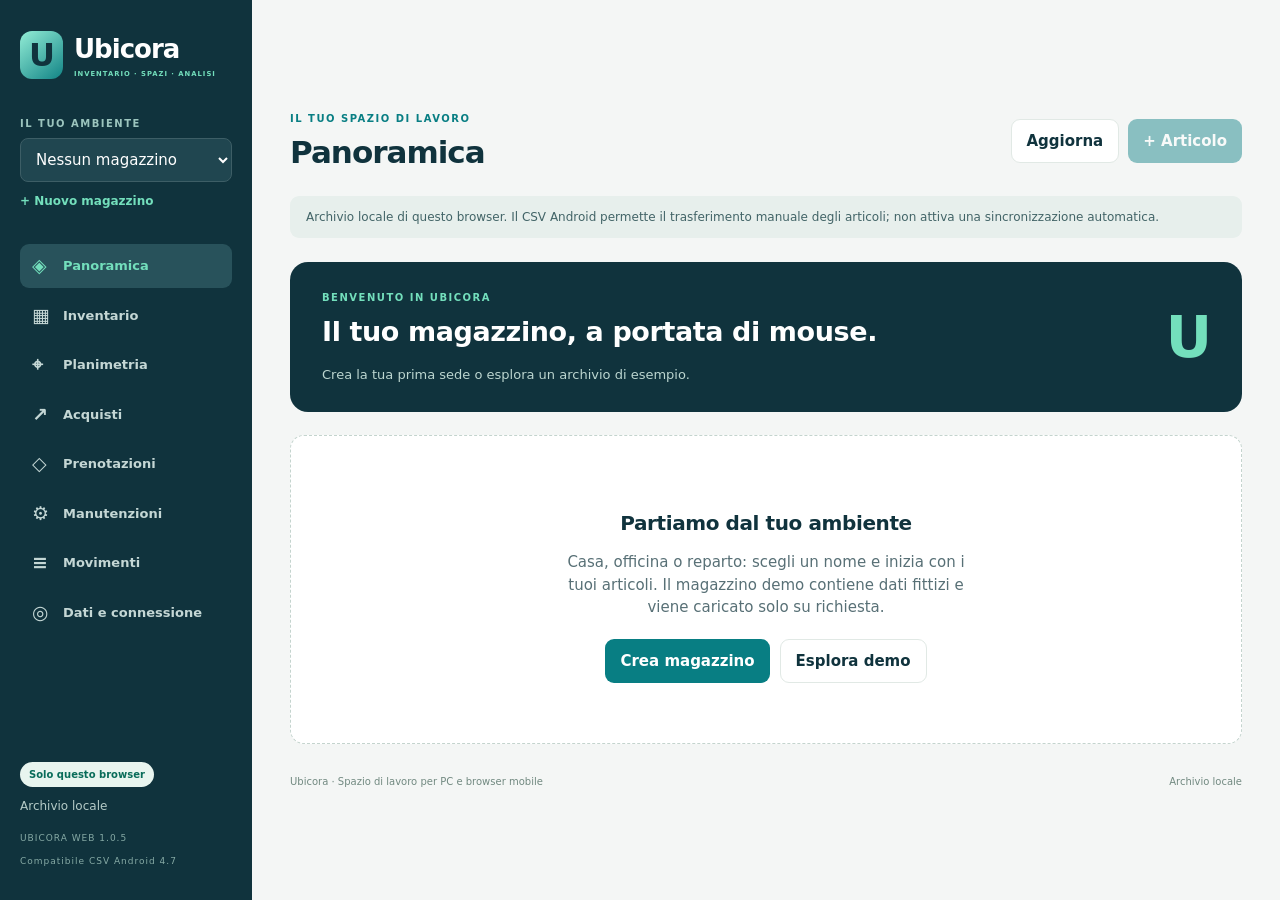
==== commit 53ab4e46: "Ubicora 4.7.1 / Web 1.0.5: server accepts shelf fields, version bump and changelog Co-Authored-By: C" ====
--- a/web/Ubicora.html
+++ b/web/Ubicora.html
@@ -5,7 +5,7 @@
 <div class="shell"><aside><a class="brand" href="#" aria-label="Ubicora Home"><span class="brandmark">U</span><span>Ubicora<small>INVENTARIO · SPAZI · ANALISI</small></span></a>
 <div class="workspace"><span class="eyebrow">IL TUO AMBIENTE</span><select id="warehouse" aria-label="Magazzino corrente"></select><button id="addWarehouse" class="text-button">+ Nuovo magazzino</button></div>
 <nav aria-label="Sezioni"><button data-page="home" class="active"><span>◈</span> Panoramica</button><button data-page="items"><span>▦</span> Inventario</button><button data-page="map"><span>⌖</span> Planimetria</button><button data-page="orders"><span>↗</span> Acquisti</button><button data-page="reservations"><span>◇</span> Prenotazioni</button><button data-page="works"><span>⚙</span> Manutenzioni</button><button data-page="history"><span>≡</span> Movimenti</button><button data-page="settings"><span>◎</span> Dati e connessione</button></nav>
-<div class="aside-bottom"><span id="modeBadge" class="badge">Solo questo browser</span><p id="syncStatus" role="status">Archivio locale</p><small>UBICORA WEB 1.0.4<br/>Compatibile CSV Android 4.6</small></div></aside>
+<div class="aside-bottom"><span id="modeBadge" class="badge">Solo questo browser</span><p id="syncStatus" role="status">Archivio locale</p><small>UBICORA WEB 1.0.5<br/>Compatibile CSV Android 4.7</small></div></aside>
 <main><header><div><span class="eyebrow" id="breadcrumb">IL TUO MAGAZZINO</span><h1 id="pageTitle">Panoramica</h1></div><div class="header-actions"><button id="refresh" class="secondary">Aggiorna</button><button id="primary" class="primary">+ Articolo</button></div></header>
 <div id="connectionNotice" class="notice">Spazio locale: i dati sono salvati in questo browser. Per condividere il magazzino tra dispositivi, apri Dati e connessione.</div>
 <section id="content" aria-label="Contenuto della sezione"></section>
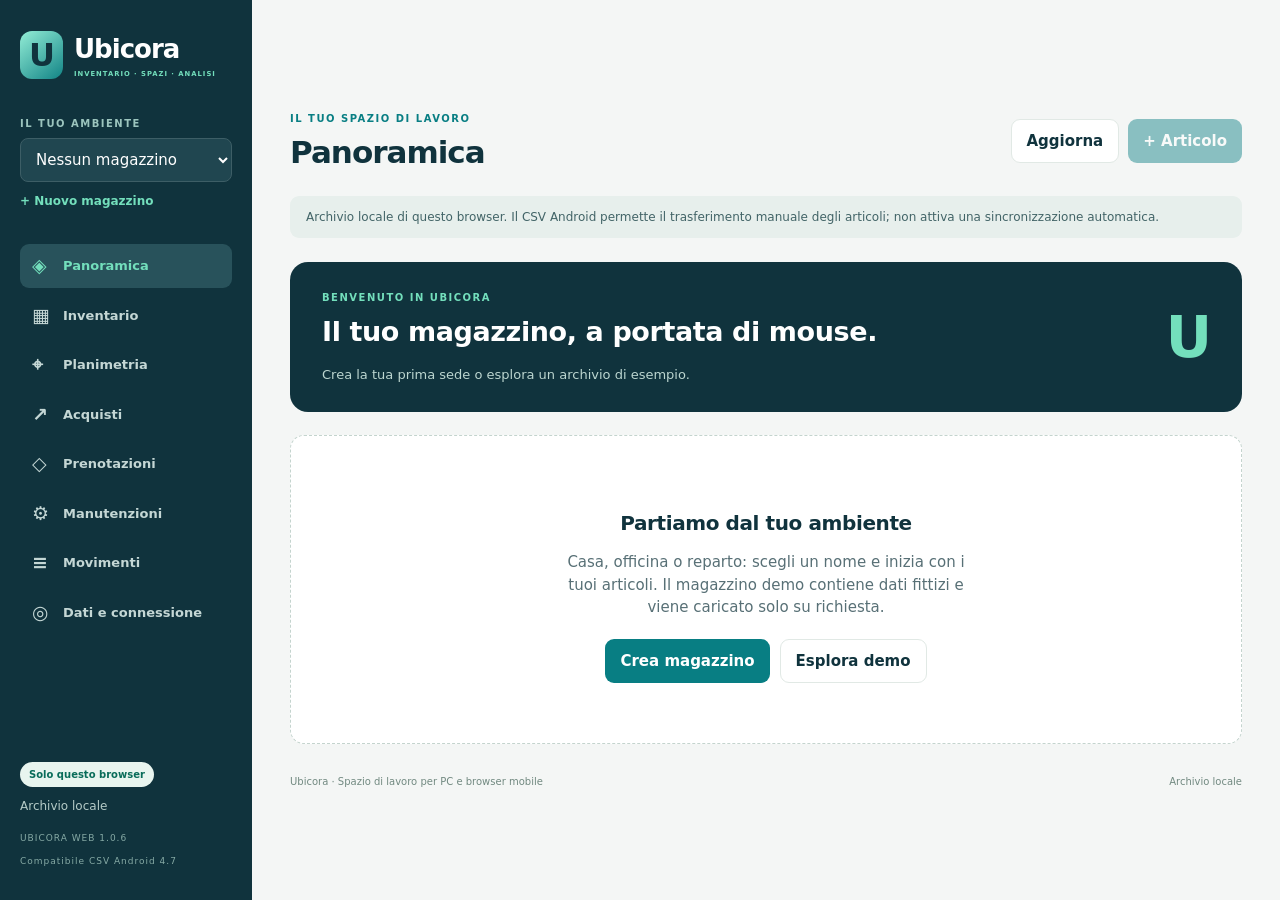
==== commit 2cc83a65: "Ubicora 4.7.3 / Web 1.0.6: debug fixes (safe map undo, queued walls, web shelf cleanup) Co-Authored-" ====
--- a/web/Ubicora.html
+++ b/web/Ubicora.html
@@ -1,11 +1,11 @@
 <!doctype html>
-<html lang="it"><head><meta charset="utf-8"><meta name="viewport" content="width=device-width,initial-scale=1"><meta name="theme-color" content="#10333d"><meta http-equiv="Content-Security-Policy" content="default-src 'none'; script-src 'sha256-WDL+WOUqg97q1OFhC3KXpgNMewpMfbK+M3YYtF7eceo='; style-src 'unsafe-inline'; img-src data:; connect-src 'self' https:; base-uri 'none'; form-action 'self'"><title>Ubicora | Spazio di lavoro</title><style>:root{color-scheme:light;--navy:#10333d;--teal:#087e83;--mint:#73dfbc;--paper:#f4f6f5;--muted:#587076;--border:#e1e9e5;--amber:#af6820;--red:#a43d37}*{box-sizing:border-box}body{margin:0;font:15px/1.5 system-ui,-apple-system,Segoe UI,sans-serif;background:var(--paper);color:var(--navy)}button,input,select,textarea{font:inherit}button,a,input,select,textarea{outline-offset:4px}button{cursor:pointer;border:0;border-radius:9px;padding:10px 15px;font-weight:650;transition:background .15s,transform .15s}button:disabled{cursor:not-allowed;opacity:.45}button:hover:not(:disabled){filter:brightness(.96)}button:active:not(:disabled){transform:translateY(1px)}.shell{display:grid;grid-template-columns:252px minmax(0,1fr);min-height:100vh}aside{background:var(--navy);color:#fff;padding:30px 20px;display:flex;flex-direction:column;position:sticky;top:0;height:100vh}.brand{color:white;display:flex;align-items:center;gap:11px;text-decoration:none;font-size:26px;font-weight:750;letter-spacing:-1px}.brandmark{display:grid;place-items:center;width:43px;height:48px;background:linear-gradient(140deg,#93edd6,#128486);color:var(--navy);border-radius:12px;font-size:32px}.brand small{display:block;font-size:6.8px;color:var(--mint);letter-spacing:1px}.workspace{margin:37px 0 24px}.eyebrow{display:block;font-size:10px;font-weight:750;letter-spacing:1.5px;color:var(--teal);margin-bottom:7px}aside .eyebrow{color:#9cc5be}select,input,textarea{width:100%;padding:11px;border:1px solid #c9d8d2;border-radius:8px;background:white;color:var(--navy)}textarea{resize:vertical;min-height:82px}aside select{background:#204650;color:#fff;border:1px solid #3d5e66}.text-button{background:transparent;color:var(--mint);padding-left:0;font-size:12px}nav{display:flex;flex-direction:column;gap:6px}nav button{display:flex;gap:12px;text-align:left;background:transparent;color:#c4d7d5;font-size:13px;padding:12px}nav button span{width:19px;font-size:19px;line-height:1}nav button.active{background:#28525b;color:var(--mint)}.aside-bottom{margin-top:auto;padding-top:35px}.aside-bottom p{color:#b5cbc7;font-size:12px;margin:10px 0}.aside-bottom small{color:#86aaa5;font-size:9px;letter-spacing:1px}main{padding:34px 38px;max-width:1660px;width:100%;margin:auto}header{display:flex;justify-content:space-between;align-items:center;gap:15px;margin-bottom:25px}h1,h2,h3,p{margin-top:0}h1{font-size:31px;letter-spacing:-1px;margin-bottom:0;line-height:1.25}h2{font-size:20px;letter-spacing:-.4px;margin-bottom:13px}h3{font-size:15px}p{margin-bottom:12px}.header-actions{display:flex;gap:9px}.primary{background:var(--teal);color:white}.secondary{background:white;color:var(--navy);border:1px solid var(--border)}.danger{background:#f9eae7;color:var(--red)}.notice{padding:12px 16px;background:#e7efec;border-radius:9px;color:#426467;font-size:12px;margin-bottom:24px}.notice.warning{background:#fff0d9;color:#785418}.hero{background:var(--navy);border-radius:18px;color:white;padding:28px 32px;margin-bottom:23px;display:flex;justify-content:space-between;align-items:center;gap:28px;overflow:hidden}.hero .eyebrow{color:var(--mint)}.hero h2{font-size:27px;margin-bottom:12px}.hero p{color:#bcd6d0;font-size:13px;margin:0}.hero .hero-number{font-size:57px;line-height:1;letter-spacing:-2px;color:var(--mint);font-weight:750}.hero-side{text-align:right;min-width:100px}.hero-side small{display:block;color:#a7c6c0;margin-top:10px}.metrics{display:grid;grid-template-columns:repeat(4,minmax(0,1fr));gap:15px;margin-bottom:23px}.metric,.panel{background:white;border:1px solid var(--border);border-radius:14px;padding:20px}.metric{cursor:pointer;min-height:127px;text-align:left;position:relative}.metric .value{display:block;font-weight:750;font-size:30px;letter-spacing:-1px;margin:6px 0}.metric small{color:var(--muted);font-weight:400}.metric .eyebrow{font-size:9px;letter-spacing:1px}.metric .arrow{position:absolute;right:18px;bottom:19px;color:var(--teal)}.columns{display:grid;grid-template-columns:1fr 1fr;gap:20px}.panel{margin-bottom:20px}.panel-heading{display:flex;align-items:center;justify-content:space-between;gap:12px}.subtle{color:var(--muted);font-size:12px}.row{display:flex;justify-content:space-between;align-items:center;gap:12px;padding:13px 0;border-bottom:1px solid var(--border)}.row:last-child{border-bottom:0}.row strong{font-size:13px}.row small{display:block;color:var(--muted);font-size:11px}.badge{display:inline-block;font-size:10px;background:#e8f5ef;color:#086c59;border-radius:20px;padding:5px 9px;font-weight:700;white-space:nowrap}.badge.amber{background:#fff1dc;color:var(--amber)}.badge.red{background:#fae9e6;color:var(--red)}.badge.blue{background:#e5eef8;color:#32638a}.filterbar{display:flex;gap:10px;flex-wrap:wrap;margin-bottom:18px}.filterbar input{max-width:440px;flex:1;min-width:210px}.filterbar select{width:auto;max-width:210px}.table-wrap{overflow:auto;background:white;border:1px solid var(--border);border-radius:14px}table{border-collapse:collapse;width:100%;font-size:12px}th{text-align:left;font-size:9px;letter-spacing:1px;text-transform:uppercase;color:var(--muted);background:#f9fbf9;padding:15px 16px;white-space:nowrap}td{padding:15px 16px;border-top:1px solid var(--border);vertical-align:middle}td strong{font-size:13px;display:block}td small{color:var(--muted);font-size:10px}td .actions{display:flex;gap:5px;white-space:nowrap}.actions button{font-size:10px;padding:6px 9px;background:#eaf3ee;color:var(--teal)}.empty{padding:60px 24px;text-align:center;background:white;border:1px dashed #c4d4ce;border-radius:14px}.empty h2{margin-top:12px}.empty p{color:var(--muted);max-width:430px;margin:0 auto 20px}.empty-icon{font-size:42px;color:var(--teal)}.bar-row{display:grid;grid-template-columns:105px 1fr 80px;align-items:center;gap:12px;margin:15px 0;font-size:12px}.bar-row span:last-child{text-align:right;font-weight:650}.track{height:8px;background:#edf3ef;border-radius:5px;overflow:hidden}.fill{height:100%;border-radius:5px;background:var(--teal)}.period{display:flex;gap:5px}.period button{font-size:10px;padding:6px 10px;background:#eff4f1;color:var(--muted)}.period .selected{background:var(--navy);color:white}.progress{margin:16px 0}.toolbar{display:flex;gap:10px;flex-wrap:wrap}.toolbar button{font-size:12px}.mapbox{padding:24px;background:#fff;border-radius:14px;border:1px solid var(--border)}.floor{position:relative;max-width:100%;width:100%;border:4px solid var(--navy);background-image:linear-gradient(#edf2ef 1px,transparent 1px),linear-gradient(90deg,#edf2ef 1px,transparent 1px);background-size:30px 30px;overflow:hidden;margin:24px auto}.placement{position:absolute;display:flex;align-items:center;justify-content:center;text-align:center;flex-direction:column;background:#087e83;color:white;border-radius:5px;padding:3px;overflow:hidden;font-size:11px;cursor:pointer}.placement small{font-size:8px;color:#bce3d9}.floor .origin{position:absolute;bottom:3px;right:5px;font-size:9px;color:var(--muted)}.cards{display:grid;grid-template-columns:repeat(auto-fill,minmax(290px,1fr));gap:16px}.operation{background:white;border:1px solid var(--border);border-radius:14px;padding:20px}.operation .actions{display:flex;flex-wrap:wrap;gap:8px;margin-top:15px}.operation .actions button{padding:8px 11px;font-size:11px}.operation .badge{float:right}.operation h3{margin-bottom:8px}.operation p{font-size:12px;color:var(--muted)}.settings-grid{display:grid;grid-template-columns:1fr 1fr;gap:20px}.settings-grid .panel{margin:0}.settings-grid button{margin:4px 6px 4px 0;font-size:12px}footer{font-size:10px;color:#718980;margin-top:30px;display:flex;justify-content:space-between}dialog{border:0;border-radius:18px;box-shadow:0 20px 80px #0b263940;width:min(620px,94vw);padding:26px;color:var(--navy)}dialog::backdrop{background:#072a3b80;backdrop-filter:blur(3px)}.modal-head{display:flex;align-items:center;justify-content:space-between}.icon-button{background:#eef4f0;font-size:24px;line-height:1;padding:6px 12px}.fields{display:grid;grid-template-columns:1fr 1fr;gap:15px;margin-top:10px}.field{display:block;font-size:11px;font-weight:650}.field input,.field select,.field textarea{margin-top:5px;font-size:13px;font-weight:400}.field.wide,.hint{grid-column:1/-1}.hint{font-size:12px;color:var(--muted);background:#eff5f1;padding:11px;border-radius:8px}.modal-actions{display:flex;justify-content:flex-end;gap:8px;border-top:1px solid var(--border);padding-top:17px;margin-top:20px}.error{color:var(--red);font-size:12px;margin:15px 0}.toast{position:fixed;bottom:24px;left:50%;transform:translateX(-50%);max-width:90vw;padding:13px 22px;border-radius:10px;background:var(--navy);color:white;box-shadow:0 4px 30px #08262a40;z-index:99;font-size:13px}.empty-actions{display:flex;justify-content:center;gap:10px}.search-summary{font-size:11px;color:var(--muted);margin:12px 0}.sr-only{position:absolute;clip:rect(0,0,0,0);width:1px;height:1px}.danger-text{color:var(--red)}.floor{touch-action:none;user-select:none}.floor.tool-walls{cursor:crosshair}.floor.tool-edit .placement{cursor:grab}.floor.tool-edit .placement:active{cursor:grabbing}.placement{border:2px solid transparent;transition:box-shadow .2s}.placement.selected{border-color:var(--amber);box-shadow:0 0 0 3px #af682055;z-index:3}.placement.pulse{z-index:4;animation:ubi-pulse 1s ease-in-out 4}@keyframes ubi-pulse{50%{box-shadow:0 0 0 10px #af682070}}.handle{position:absolute;right:0;bottom:0;width:16px;height:16px;background:var(--amber);border-radius:5px 0 3px 0;cursor:nwse-resize}svg.walls{position:absolute;inset:0;width:100%;height:100%;pointer-events:none;z-index:1}.walls line{stroke:#10333d;stroke-width:5;stroke-linecap:round;vector-effect:non-scaling-stroke}.walls line.sel{stroke:var(--amber);stroke-width:7}.walls line.draft{stroke:var(--amber);stroke-width:3;stroke-dasharray:7 5}.walls line.draft.closing{stroke:#1f9d68;stroke-width:4;stroke-dasharray:none}.walls circle{fill:var(--amber)}.placement{z-index:2}.measure{position:absolute;z-index:6;transform:translate(-50%,-170%);padding:4px 9px;border-radius:7px;background:var(--navy);color:#fff;font-size:11px;font-weight:650;pointer-events:none;white-space:nowrap}.map-panel{margin:18px 0 0}.map-panel .toolbar button{font-size:11px;padding:8px 11px}.map-link{font-size:10px;padding:0 0 0 6px;color:var(--teal)}.check-list{max-height:340px;overflow:auto;border:1px solid var(--border);border-radius:9px;padding:6px 10px}.check{display:flex;align-items:center;gap:9px;padding:6px 0;font-weight:400}.check input{width:auto;margin:0}.check small{color:var(--muted)}@media(prefers-reduced-motion:reduce){.placement.pulse{animation:none;box-shadow:0 0 0 4px var(--amber)}}@media(max-width:1150px){.shell{grid-template-columns:220px minmax(0,1fr)}main{padding:25px}.metrics{grid-template-columns:repeat(2,1fr)}.columns,.settings-grid{grid-template-columns:1fr}.hero h2{font-size:23px}}@media(max-width:720px){.shell{display:block}aside{position:static;height:auto;padding:18px}.brand{font-size:22px}.workspace{margin:18px 0 10px}nav{flex-direction:row;overflow:auto;gap:5px;padding-top:10px}nav button{white-space:nowrap;font-size:11px;padding:9px}.aside-bottom{padding-top:12px;display:flex;align-items:center;gap:12px}.aside-bottom p{margin:0}.aside-bottom small{display:none}main{padding:20px 15px}h1{font-size:25px}.hero{padding:22px;align-items:flex-start}.hero h2{font-size:20px}.hero .hero-number{font-size:40px}.hero-side{min-width:64px}.metric{padding:15px}.metric .value{font-size:26px}.header-actions button{font-size:11px;padding:9px}.fields{grid-template-columns:1fr}.bar-row{grid-template-columns:85px 1fr 65px}.mapbox{padding:12px}.placement{font-size:8px}.placement small{display:none}}@media(prefers-reduced-motion:reduce){*{transition:none!important}}@media print{aside,header button,.notice,.toolbar,footer,.actions{display:none}.shell{display:block}main{padding:0}.panel,.metric{break-inside:avoid}.metrics{grid-template-columns:repeat(4,1fr)}body{background:white}.hero{background:white;color:var(--navy);border:1px solid var(--border)}.hero p,.hero .eyebrow,.hero .hero-number{color:var(--navy)}}
+<html lang="it"><head><meta charset="utf-8"><meta name="viewport" content="width=device-width,initial-scale=1"><meta name="theme-color" content="#10333d"><meta http-equiv="Content-Security-Policy" content="default-src 'none'; script-src 'sha256-k+KCk2UhqxUtupohKJcoX8D7oWlKWIo/pzLnZ3MAqUA='; style-src 'unsafe-inline'; img-src data:; connect-src 'self' https:; base-uri 'none'; form-action 'self'"><title>Ubicora | Spazio di lavoro</title><style>:root{color-scheme:light;--navy:#10333d;--teal:#087e83;--mint:#73dfbc;--paper:#f4f6f5;--muted:#587076;--border:#e1e9e5;--amber:#af6820;--red:#a43d37}*{box-sizing:border-box}body{margin:0;font:15px/1.5 system-ui,-apple-system,Segoe UI,sans-serif;background:var(--paper);color:var(--navy)}button,input,select,textarea{font:inherit}button,a,input,select,textarea{outline-offset:4px}button{cursor:pointer;border:0;border-radius:9px;padding:10px 15px;font-weight:650;transition:background .15s,transform .15s}button:disabled{cursor:not-allowed;opacity:.45}button:hover:not(:disabled){filter:brightness(.96)}button:active:not(:disabled){transform:translateY(1px)}.shell{display:grid;grid-template-columns:252px minmax(0,1fr);min-height:100vh}aside{background:var(--navy);color:#fff;padding:30px 20px;display:flex;flex-direction:column;position:sticky;top:0;height:100vh}.brand{color:white;display:flex;align-items:center;gap:11px;text-decoration:none;font-size:26px;font-weight:750;letter-spacing:-1px}.brandmark{display:grid;place-items:center;width:43px;height:48px;background:linear-gradient(140deg,#93edd6,#128486);color:var(--navy);border-radius:12px;font-size:32px}.brand small{display:block;font-size:6.8px;color:var(--mint);letter-spacing:1px}.workspace{margin:37px 0 24px}.eyebrow{display:block;font-size:10px;font-weight:750;letter-spacing:1.5px;color:var(--teal);margin-bottom:7px}aside .eyebrow{color:#9cc5be}select,input,textarea{width:100%;padding:11px;border:1px solid #c9d8d2;border-radius:8px;background:white;color:var(--navy)}textarea{resize:vertical;min-height:82px}aside select{background:#204650;color:#fff;border:1px solid #3d5e66}.text-button{background:transparent;color:var(--mint);padding-left:0;font-size:12px}nav{display:flex;flex-direction:column;gap:6px}nav button{display:flex;gap:12px;text-align:left;background:transparent;color:#c4d7d5;font-size:13px;padding:12px}nav button span{width:19px;font-size:19px;line-height:1}nav button.active{background:#28525b;color:var(--mint)}.aside-bottom{margin-top:auto;padding-top:35px}.aside-bottom p{color:#b5cbc7;font-size:12px;margin:10px 0}.aside-bottom small{color:#86aaa5;font-size:9px;letter-spacing:1px}main{padding:34px 38px;max-width:1660px;width:100%;margin:auto}header{display:flex;justify-content:space-between;align-items:center;gap:15px;margin-bottom:25px}h1,h2,h3,p{margin-top:0}h1{font-size:31px;letter-spacing:-1px;margin-bottom:0;line-height:1.25}h2{font-size:20px;letter-spacing:-.4px;margin-bottom:13px}h3{font-size:15px}p{margin-bottom:12px}.header-actions{display:flex;gap:9px}.primary{background:var(--teal);color:white}.secondary{background:white;color:var(--navy);border:1px solid var(--border)}.danger{background:#f9eae7;color:var(--red)}.notice{padding:12px 16px;background:#e7efec;border-radius:9px;color:#426467;font-size:12px;margin-bottom:24px}.notice.warning{background:#fff0d9;color:#785418}.hero{background:var(--navy);border-radius:18px;color:white;padding:28px 32px;margin-bottom:23px;display:flex;justify-content:space-between;align-items:center;gap:28px;overflow:hidden}.hero .eyebrow{color:var(--mint)}.hero h2{font-size:27px;margin-bottom:12px}.hero p{color:#bcd6d0;font-size:13px;margin:0}.hero .hero-number{font-size:57px;line-height:1;letter-spacing:-2px;color:var(--mint);font-weight:750}.hero-side{text-align:right;min-width:100px}.hero-side small{display:block;color:#a7c6c0;margin-top:10px}.metrics{display:grid;grid-template-columns:repeat(4,minmax(0,1fr));gap:15px;margin-bottom:23px}.metric,.panel{background:white;border:1px solid var(--border);border-radius:14px;padding:20px}.metric{cursor:pointer;min-height:127px;text-align:left;position:relative}.metric .value{display:block;font-weight:750;font-size:30px;letter-spacing:-1px;margin:6px 0}.metric small{color:var(--muted);font-weight:400}.metric .eyebrow{font-size:9px;letter-spacing:1px}.metric .arrow{position:absolute;right:18px;bottom:19px;color:var(--teal)}.columns{display:grid;grid-template-columns:1fr 1fr;gap:20px}.panel{margin-bottom:20px}.panel-heading{display:flex;align-items:center;justify-content:space-between;gap:12px}.subtle{color:var(--muted);font-size:12px}.row{display:flex;justify-content:space-between;align-items:center;gap:12px;padding:13px 0;border-bottom:1px solid var(--border)}.row:last-child{border-bottom:0}.row strong{font-size:13px}.row small{display:block;color:var(--muted);font-size:11px}.badge{display:inline-block;font-size:10px;background:#e8f5ef;color:#086c59;border-radius:20px;padding:5px 9px;font-weight:700;white-space:nowrap}.badge.amber{background:#fff1dc;color:var(--amber)}.badge.red{background:#fae9e6;color:var(--red)}.badge.blue{background:#e5eef8;color:#32638a}.filterbar{display:flex;gap:10px;flex-wrap:wrap;margin-bottom:18px}.filterbar input{max-width:440px;flex:1;min-width:210px}.filterbar select{width:auto;max-width:210px}.table-wrap{overflow:auto;background:white;border:1px solid var(--border);border-radius:14px}table{border-collapse:collapse;width:100%;font-size:12px}th{text-align:left;font-size:9px;letter-spacing:1px;text-transform:uppercase;color:var(--muted);background:#f9fbf9;padding:15px 16px;white-space:nowrap}td{padding:15px 16px;border-top:1px solid var(--border);vertical-align:middle}td strong{font-size:13px;display:block}td small{color:var(--muted);font-size:10px}td .actions{display:flex;gap:5px;white-space:nowrap}.actions button{font-size:10px;padding:6px 9px;background:#eaf3ee;color:var(--teal)}.empty{padding:60px 24px;text-align:center;background:white;border:1px dashed #c4d4ce;border-radius:14px}.empty h2{margin-top:12px}.empty p{color:var(--muted);max-width:430px;margin:0 auto 20px}.empty-icon{font-size:42px;color:var(--teal)}.bar-row{display:grid;grid-template-columns:105px 1fr 80px;align-items:center;gap:12px;margin:15px 0;font-size:12px}.bar-row span:last-child{text-align:right;font-weight:650}.track{height:8px;background:#edf3ef;border-radius:5px;overflow:hidden}.fill{height:100%;border-radius:5px;background:var(--teal)}.period{display:flex;gap:5px}.period button{font-size:10px;padding:6px 10px;background:#eff4f1;color:var(--muted)}.period .selected{background:var(--navy);color:white}.progress{margin:16px 0}.toolbar{display:flex;gap:10px;flex-wrap:wrap}.toolbar button{font-size:12px}.mapbox{padding:24px;background:#fff;border-radius:14px;border:1px solid var(--border)}.floor{position:relative;max-width:100%;width:100%;border:4px solid var(--navy);background-image:linear-gradient(#edf2ef 1px,transparent 1px),linear-gradient(90deg,#edf2ef 1px,transparent 1px);background-size:30px 30px;overflow:hidden;margin:24px auto}.placement{position:absolute;display:flex;align-items:center;justify-content:center;text-align:center;flex-direction:column;background:#087e83;color:white;border-radius:5px;padding:3px;overflow:hidden;font-size:11px;cursor:pointer}.placement small{font-size:8px;color:#bce3d9}.floor .origin{position:absolute;bottom:3px;right:5px;font-size:9px;color:var(--muted)}.cards{display:grid;grid-template-columns:repeat(auto-fill,minmax(290px,1fr));gap:16px}.operation{background:white;border:1px solid var(--border);border-radius:14px;padding:20px}.operation .actions{display:flex;flex-wrap:wrap;gap:8px;margin-top:15px}.operation .actions button{padding:8px 11px;font-size:11px}.operation .badge{float:right}.operation h3{margin-bottom:8px}.operation p{font-size:12px;color:var(--muted)}.settings-grid{display:grid;grid-template-columns:1fr 1fr;gap:20px}.settings-grid .panel{margin:0}.settings-grid button{margin:4px 6px 4px 0;font-size:12px}footer{font-size:10px;color:#718980;margin-top:30px;display:flex;justify-content:space-between}dialog{border:0;border-radius:18px;box-shadow:0 20px 80px #0b263940;width:min(620px,94vw);padding:26px;color:var(--navy)}dialog::backdrop{background:#072a3b80;backdrop-filter:blur(3px)}.modal-head{display:flex;align-items:center;justify-content:space-between}.icon-button{background:#eef4f0;font-size:24px;line-height:1;padding:6px 12px}.fields{display:grid;grid-template-columns:1fr 1fr;gap:15px;margin-top:10px}.field{display:block;font-size:11px;font-weight:650}.field input,.field select,.field textarea{margin-top:5px;font-size:13px;font-weight:400}.field.wide,.hint{grid-column:1/-1}.hint{font-size:12px;color:var(--muted);background:#eff5f1;padding:11px;border-radius:8px}.modal-actions{display:flex;justify-content:flex-end;gap:8px;border-top:1px solid var(--border);padding-top:17px;margin-top:20px}.error{color:var(--red);font-size:12px;margin:15px 0}.toast{position:fixed;bottom:24px;left:50%;transform:translateX(-50%);max-width:90vw;padding:13px 22px;border-radius:10px;background:var(--navy);color:white;box-shadow:0 4px 30px #08262a40;z-index:99;font-size:13px}.empty-actions{display:flex;justify-content:center;gap:10px}.search-summary{font-size:11px;color:var(--muted);margin:12px 0}.sr-only{position:absolute;clip:rect(0,0,0,0);width:1px;height:1px}.danger-text{color:var(--red)}.floor{touch-action:none;user-select:none}.floor.tool-walls{cursor:crosshair}.floor.tool-edit .placement{cursor:grab}.floor.tool-edit .placement:active{cursor:grabbing}.placement{border:2px solid transparent;transition:box-shadow .2s}.placement.selected{border-color:var(--amber);box-shadow:0 0 0 3px #af682055;z-index:3}.placement.pulse{z-index:4;animation:ubi-pulse 1s ease-in-out 4}@keyframes ubi-pulse{50%{box-shadow:0 0 0 10px #af682070}}.handle{position:absolute;right:0;bottom:0;width:16px;height:16px;background:var(--amber);border-radius:5px 0 3px 0;cursor:nwse-resize}svg.walls{position:absolute;inset:0;width:100%;height:100%;pointer-events:none;z-index:1}.walls line{stroke:#10333d;stroke-width:5;stroke-linecap:round;vector-effect:non-scaling-stroke}.walls line.sel{stroke:var(--amber);stroke-width:7}.walls line.draft{stroke:var(--amber);stroke-width:3;stroke-dasharray:7 5}.walls line.draft.closing{stroke:#1f9d68;stroke-width:4;stroke-dasharray:none}.walls circle{fill:var(--amber)}.placement{z-index:2}.measure{position:absolute;z-index:6;transform:translate(-50%,-170%);padding:4px 9px;border-radius:7px;background:var(--navy);color:#fff;font-size:11px;font-weight:650;pointer-events:none;white-space:nowrap}.map-panel{margin:18px 0 0}.map-panel .toolbar button{font-size:11px;padding:8px 11px}.map-link{font-size:10px;padding:0 0 0 6px;color:var(--teal)}.check-list{max-height:340px;overflow:auto;border:1px solid var(--border);border-radius:9px;padding:6px 10px}.check{display:flex;align-items:center;gap:9px;padding:6px 0;font-weight:400}.check input{width:auto;margin:0}.check small{color:var(--muted)}@media(prefers-reduced-motion:reduce){.placement.pulse{animation:none;box-shadow:0 0 0 4px var(--amber)}}@media(max-width:1150px){.shell{grid-template-columns:220px minmax(0,1fr)}main{padding:25px}.metrics{grid-template-columns:repeat(2,1fr)}.columns,.settings-grid{grid-template-columns:1fr}.hero h2{font-size:23px}}@media(max-width:720px){.shell{display:block}aside{position:static;height:auto;padding:18px}.brand{font-size:22px}.workspace{margin:18px 0 10px}nav{flex-direction:row;overflow:auto;gap:5px;padding-top:10px}nav button{white-space:nowrap;font-size:11px;padding:9px}.aside-bottom{padding-top:12px;display:flex;align-items:center;gap:12px}.aside-bottom p{margin:0}.aside-bottom small{display:none}main{padding:20px 15px}h1{font-size:25px}.hero{padding:22px;align-items:flex-start}.hero h2{font-size:20px}.hero .hero-number{font-size:40px}.hero-side{min-width:64px}.metric{padding:15px}.metric .value{font-size:26px}.header-actions button{font-size:11px;padding:9px}.fields{grid-template-columns:1fr}.bar-row{grid-template-columns:85px 1fr 65px}.mapbox{padding:12px}.placement{font-size:8px}.placement small{display:none}}@media(prefers-reduced-motion:reduce){*{transition:none!important}}@media print{aside,header button,.notice,.toolbar,footer,.actions{display:none}.shell{display:block}main{padding:0}.panel,.metric{break-inside:avoid}.metrics{grid-template-columns:repeat(4,1fr)}body{background:white}.hero{background:white;color:var(--navy);border:1px solid var(--border)}.hero p,.hero .eyebrow,.hero .hero-number{color:var(--navy)}}
 </style></head>
 <body>
 <div class="shell"><aside><a class="brand" href="#" aria-label="Ubicora Home"><span class="brandmark">U</span><span>Ubicora<small>INVENTARIO · SPAZI · ANALISI</small></span></a>
 <div class="workspace"><span class="eyebrow">IL TUO AMBIENTE</span><select id="warehouse" aria-label="Magazzino corrente"></select><button id="addWarehouse" class="text-button">+ Nuovo magazzino</button></div>
 <nav aria-label="Sezioni"><button data-page="home" class="active"><span>◈</span> Panoramica</button><button data-page="items"><span>▦</span> Inventario</button><button data-page="map"><span>⌖</span> Planimetria</button><button data-page="orders"><span>↗</span> Acquisti</button><button data-page="reservations"><span>◇</span> Prenotazioni</button><button data-page="works"><span>⚙</span> Manutenzioni</button><button data-page="history"><span>≡</span> Movimenti</button><button data-page="settings"><span>◎</span> Dati e connessione</button></nav>
-<div class="aside-bottom"><span id="modeBadge" class="badge">Solo questo browser</span><p id="syncStatus" role="status">Archivio locale</p><small>UBICORA WEB 1.0.5<br/>Compatibile CSV Android 4.7</small></div></aside>
+<div class="aside-bottom"><span id="modeBadge" class="badge">Solo questo browser</span><p id="syncStatus" role="status">Archivio locale</p><small>UBICORA WEB 1.0.6<br/>Compatibile CSV Android 4.7</small></div></aside>
 <main><header><div><span class="eyebrow" id="breadcrumb">IL TUO MAGAZZINO</span><h1 id="pageTitle">Panoramica</h1></div><div class="header-actions"><button id="refresh" class="secondary">Aggiorna</button><button id="primary" class="primary">+ Articolo</button></div></header>
 <div id="connectionNotice" class="notice">Spazio locale: i dati sono salvati in questo browser. Per condividere il magazzino tra dispositivi, apri Dati e connessione.</div>
 <section id="content" aria-label="Contenuto della sezione"></section>
@@ -121,7 +121,7 @@
  case 'receive':{const o=find(s.orders,a.id);if(o.status!=='ORDERED')throw Error('Ordine non inviato o già chiuso');const q=positive(a.quantity);if(q>o.quantity-o.received+1e-7)throw Error('Arrivo superiore al residuo');const residual=o.quantity-o.received,applied=Math.min(q,residual);if(applied<=0)throw Error('Ordine già ricevuto');move(s,find(s.items,o.itemId),applied,'Ricezione ordine '+o.id.slice(0,8),at);o.received=applied===residual?o.quantity:Math.min(o.quantity,o.received+applied);if(o.received===o.quantity)o.status='RECEIVED';break;}
  case 'work':{find(s.warehouses,a.warehouseId);const item=a.id?find(s.items,a.id):null;s.works.unshift({id:uid(),warehouseId:a.warehouseId,machine:name(a.machine),description:String(a.description).trim(),itemId:item?.id??null,quantity:item?positive(a.quantity):0,hours:number(a.hours||0),rate:optional(a.rate),partsCost:null,status:'OPEN',at,completedAt:null});if(!s.works[0].description)throw Error('Descrivi il lavoro');break;}
  case 'finish':{const w=find(s.works,a.id);if(w.status!=='OPEN')throw Error('Intervento già chiuso');w.status=a.cancel?'CANCELLED':'DONE';if(!a.cancel){const i=w.itemId?find(s.items,w.itemId):null;if(i)move(s,i,-w.quantity,'Manutenzione: '+w.machine,at);w.partsCost=i?(i.cost===null?null:i.cost*w.quantity):0;w.completedAt=at;}break;}
- case 'placement':{const w=find(s.warehouses,a.warehouseId);const p={id:uid(),warehouseId:w.id,name:name(a.name),x:number(a.x),y:number(a.y),width:positive(a.width),depth:positive(a.depth)};if(p.x+p.width>w.width+1e-6||p.y+p.depth>w.depth+1e-6)throw Error('La struttura esce dalla pianta');s.placements.push(p);break;}
+ case 'placement':{const w=find(s.warehouses,a.warehouseId);if(s.placements.some(x=>x.warehouseId===w.id&&x.name===String(a.name??'').trim()))throw Error('Esiste già una struttura con questo nome');const p={id:uid(),warehouseId:w.id,name:name(a.name),x:number(a.x),y:number(a.y),width:positive(a.width),depth:positive(a.depth)};if(p.x+p.width>w.width+1e-6||p.y+p.depth>w.depth+1e-6)throw Error('La struttura esce dalla pianta');s.placements.push(p);break;}
  case 'movePlacement':{const p=find(s.placements,a.id),w=find(s.warehouses,p.warehouseId);p.x=clamp(snap(number(a.x,-1e12)),0,w.width-p.width);p.y=clamp(snap(number(a.y,-1e12)),0,w.depth-p.depth);break;}
  case 'resizePlacement':{const p=find(s.placements,a.id),w=find(s.warehouses,p.warehouseId);const width=positive(a.width),depth=positive(a.depth);if(width<.2||depth<.2||width>w.width||depth>w.depth)throw Error('Dimensioni: da 0,2 m fino alla pianta');p.width=width;p.depth=depth;p.x=clamp(p.x,0,w.width-width);p.y=clamp(p.y,0,w.depth-depth);break;}
  case 'rotatePlacement':{const p=find(s.placements,a.id),w=find(s.warehouses,p.warehouseId);if(p.depth>w.width||p.width>w.depth)throw Error('Ruotata non entrerebbe nella pianta');const cx=p.x+p.width/2,cy=p.y+p.depth/2;[p.width,p.depth]=[p.depth,p.width];p.x=clamp(cx-p.width/2,0,w.width-p.width);p.y=clamp(cy-p.depth/2,0,w.depth-p.depth);break;}
@@ -133,7 +133,7 @@
  case 'wall':{const w=find(s.warehouses,a.warehouseId);const pts=['x1','y1','x2','y2'].map(k=>snap(number(a[k],-1e12)));const [x1,y1,x2,y2]=[clamp(pts[0],0,w.width),clamp(pts[1],0,w.depth),clamp(pts[2],0,w.width),clamp(pts[3],0,w.depth)];
   if(Math.hypot(x2-x1,y2-y1)<.2)throw Error('Parete troppo corta (minimo 20 cm)');s.walls.push({id:uid(),warehouseId:w.id,x1,y1,x2,y2});break;}
  case 'removeWall':{const wall=find(s.walls,a.id);s.walls=s.walls.filter(x=>x.id!==wall.id);break;}
- case 'removePlacement':{const p=find(s.placements,a.id);for(const i of s.items)if(i.placementId===p.id){i.placementId=null;i.location='';}s.placements=s.placements.filter(x=>x.id!==p.id);break;}
+ case 'removePlacement':{const p=find(s.placements,a.id);for(const i of s.items)if(i.placementId===p.id){i.placementId=null;i.location='';i.shelfLevel=null;i.shelfSlot=null;}s.placements=s.placements.filter(x=>x.id!==p.id);break;}
  case 'budget':s.budget=optional(a.value);break;
  default:throw Error('Operazione sconosciuta');
  }return validate(s);
@@ -177,7 +177,7 @@
  }return validate(s);
 }
 const csvField=x=>'"'+String(x??'').replace(/"/g,'""')+'"';
-function exportCsv(s,wid){return '\uFEFF'+[CSV_HEADER,...s.items.filter(i=>i.warehouseId===wid).map(i=>[i.sku,i.name,i.category,i.quantity,i.minimum,i.unit,i.location,i.note,i.cost,i.supplier,i.leadDays,i.shelfLevel??'',i.shelfSlot??''])].map(r=>r.map(x=>csvField(typeof x==='string'&&/^[\s]*[=+@-]/.test(x)?"'"+x:x)).join(';')).join('\r\n');}
+function exportCsv(s,wid){return '\uFEFF'+[CSV_HEADER,...s.items.filter(i=>i.warehouseId===wid).map(i=>[i.sku,i.name,i.category,i.quantity,i.minimum,i.unit,i.location,i.note,i.cost,i.supplier,i.leadDays,String(i.location??'').trim()?i.shelfLevel??'':'',String(i.location??'').trim()?i.shelfSlot??'':''])].map(r=>r.map(x=>csvField(typeof x==='string'&&/^[\s]*[=+@-]/.test(x)?"'"+x:x)).join(';')).join('\r\n');}
 const ANDROID_CATEGORIES=new Set(['Ricambi','Utensili','Elettrico','Pneumatica','Idraulica','Consumabili','DPI','Meccanica','Altro']);
 function exportAndroidCsv(s,wid){
  find(s.warehouses,wid);
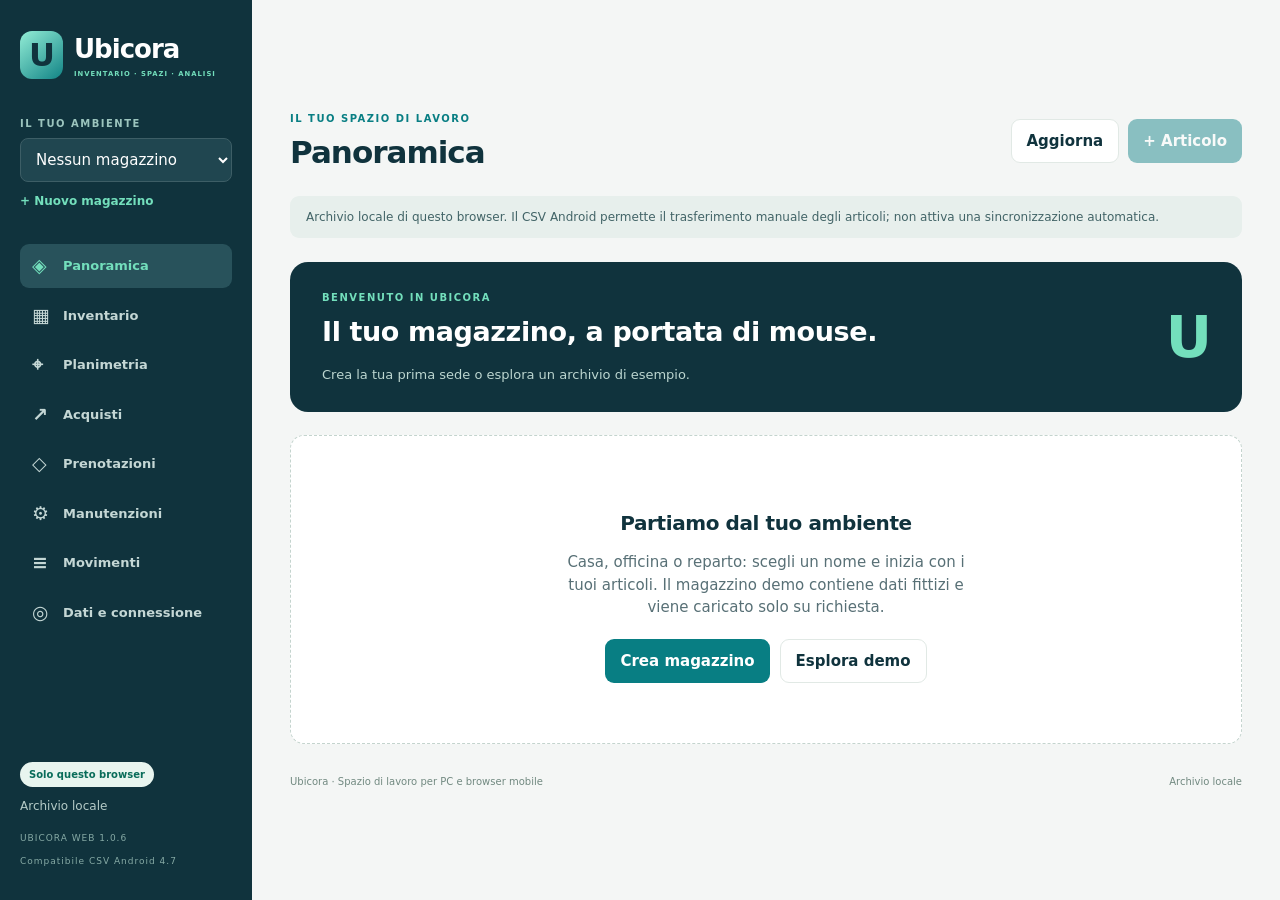
==== commit 382d3920: "4.19.2 / Web 1.1.1: correzioni dalla revisione - telefono di solo prelievo: niente tasto Nuovo artic" ====
--- a/web/Ubicora.html
+++ b/web/Ubicora.html
@@ -1,5 +1,5 @@
 <!doctype html>
-<html lang="it"><head><meta charset="utf-8"><meta name="viewport" content="width=device-width,initial-scale=1"><meta name="theme-color" content="#10333d"><meta http-equiv="Content-Security-Policy" content="default-src 'none'; script-src 'sha256-k+KCk2UhqxUtupohKJcoX8D7oWlKWIo/pzLnZ3MAqUA='; style-src 'unsafe-inline'; img-src data:; connect-src 'self' https:; base-uri 'none'; form-action 'self'"><title>Ubicora | Spazio di lavoro</title><style>:root{color-scheme:light;--navy:#10333d;--teal:#087e83;--mint:#73dfbc;--paper:#f4f6f5;--muted:#587076;--border:#e1e9e5;--amber:#af6820;--red:#a43d37}*{box-sizing:border-box}body{margin:0;font:15px/1.5 system-ui,-apple-system,Segoe UI,sans-serif;background:var(--paper);color:var(--navy)}button,input,select,textarea{font:inherit}button,a,input,select,textarea{outline-offset:4px}button{cursor:pointer;border:0;border-radius:9px;padding:10px 15px;font-weight:650;transition:background .15s,transform .15s}button:disabled{cursor:not-allowed;opacity:.45}button:hover:not(:disabled){filter:brightness(.96)}button:active:not(:disabled){transform:translateY(1px)}.shell{display:grid;grid-template-columns:252px minmax(0,1fr);min-height:100vh}aside{background:var(--navy);color:#fff;padding:30px 20px;display:flex;flex-direction:column;position:sticky;top:0;height:100vh}.brand{color:white;display:flex;align-items:center;gap:11px;text-decoration:none;font-size:26px;font-weight:750;letter-spacing:-1px}.brandmark{display:grid;place-items:center;width:43px;height:48px;background:linear-gradient(140deg,#93edd6,#128486);color:var(--navy);border-radius:12px;font-size:32px}.brand small{display:block;font-size:6.8px;color:var(--mint);letter-spacing:1px}.workspace{margin:37px 0 24px}.eyebrow{display:block;font-size:10px;font-weight:750;letter-spacing:1.5px;color:var(--teal);margin-bottom:7px}aside .eyebrow{color:#9cc5be}select,input,textarea{width:100%;padding:11px;border:1px solid #c9d8d2;border-radius:8px;background:white;color:var(--navy)}textarea{resize:vertical;min-height:82px}aside select{background:#204650;color:#fff;border:1px solid #3d5e66}.text-button{background:transparent;color:var(--mint);padding-left:0;font-size:12px}nav{display:flex;flex-direction:column;gap:6px}nav button{display:flex;gap:12px;text-align:left;background:transparent;color:#c4d7d5;font-size:13px;padding:12px}nav button span{width:19px;font-size:19px;line-height:1}nav button.active{background:#28525b;color:var(--mint)}.aside-bottom{margin-top:auto;padding-top:35px}.aside-bottom p{color:#b5cbc7;font-size:12px;margin:10px 0}.aside-bottom small{color:#86aaa5;font-size:9px;letter-spacing:1px}main{padding:34px 38px;max-width:1660px;width:100%;margin:auto}header{display:flex;justify-content:space-between;align-items:center;gap:15px;margin-bottom:25px}h1,h2,h3,p{margin-top:0}h1{font-size:31px;letter-spacing:-1px;margin-bottom:0;line-height:1.25}h2{font-size:20px;letter-spacing:-.4px;margin-bottom:13px}h3{font-size:15px}p{margin-bottom:12px}.header-actions{display:flex;gap:9px}.primary{background:var(--teal);color:white}.secondary{background:white;color:var(--navy);border:1px solid var(--border)}.danger{background:#f9eae7;color:var(--red)}.notice{padding:12px 16px;background:#e7efec;border-radius:9px;color:#426467;font-size:12px;margin-bottom:24px}.notice.warning{background:#fff0d9;color:#785418}.hero{background:var(--navy);border-radius:18px;color:white;padding:28px 32px;margin-bottom:23px;display:flex;justify-content:space-between;align-items:center;gap:28px;overflow:hidden}.hero .eyebrow{color:var(--mint)}.hero h2{font-size:27px;margin-bottom:12px}.hero p{color:#bcd6d0;font-size:13px;margin:0}.hero .hero-number{font-size:57px;line-height:1;letter-spacing:-2px;color:var(--mint);font-weight:750}.hero-side{text-align:right;min-width:100px}.hero-side small{display:block;color:#a7c6c0;margin-top:10px}.metrics{display:grid;grid-template-columns:repeat(4,minmax(0,1fr));gap:15px;margin-bottom:23px}.metric,.panel{background:white;border:1px solid var(--border);border-radius:14px;padding:20px}.metric{cursor:pointer;min-height:127px;text-align:left;position:relative}.metric .value{display:block;font-weight:750;font-size:30px;letter-spacing:-1px;margin:6px 0}.metric small{color:var(--muted);font-weight:400}.metric .eyebrow{font-size:9px;letter-spacing:1px}.metric .arrow{position:absolute;right:18px;bottom:19px;color:var(--teal)}.columns{display:grid;grid-template-columns:1fr 1fr;gap:20px}.panel{margin-bottom:20px}.panel-heading{display:flex;align-items:center;justify-content:space-between;gap:12px}.subtle{color:var(--muted);font-size:12px}.row{display:flex;justify-content:space-between;align-items:center;gap:12px;padding:13px 0;border-bottom:1px solid var(--border)}.row:last-child{border-bottom:0}.row strong{font-size:13px}.row small{display:block;color:var(--muted);font-size:11px}.badge{display:inline-block;font-size:10px;background:#e8f5ef;color:#086c59;border-radius:20px;padding:5px 9px;font-weight:700;white-space:nowrap}.badge.amber{background:#fff1dc;color:var(--amber)}.badge.red{background:#fae9e6;color:var(--red)}.badge.blue{background:#e5eef8;color:#32638a}.filterbar{display:flex;gap:10px;flex-wrap:wrap;margin-bottom:18px}.filterbar input{max-width:440px;flex:1;min-width:210px}.filterbar select{width:auto;max-width:210px}.table-wrap{overflow:auto;background:white;border:1px solid var(--border);border-radius:14px}table{border-collapse:collapse;width:100%;font-size:12px}th{text-align:left;font-size:9px;letter-spacing:1px;text-transform:uppercase;color:var(--muted);background:#f9fbf9;padding:15px 16px;white-space:nowrap}td{padding:15px 16px;border-top:1px solid var(--border);vertical-align:middle}td strong{font-size:13px;display:block}td small{color:var(--muted);font-size:10px}td .actions{display:flex;gap:5px;white-space:nowrap}.actions button{font-size:10px;padding:6px 9px;background:#eaf3ee;color:var(--teal)}.empty{padding:60px 24px;text-align:center;background:white;border:1px dashed #c4d4ce;border-radius:14px}.empty h2{margin-top:12px}.empty p{color:var(--muted);max-width:430px;margin:0 auto 20px}.empty-icon{font-size:42px;color:var(--teal)}.bar-row{display:grid;grid-template-columns:105px 1fr 80px;align-items:center;gap:12px;margin:15px 0;font-size:12px}.bar-row span:last-child{text-align:right;font-weight:650}.track{height:8px;background:#edf3ef;border-radius:5px;overflow:hidden}.fill{height:100%;border-radius:5px;background:var(--teal)}.period{display:flex;gap:5px}.period button{font-size:10px;padding:6px 10px;background:#eff4f1;color:var(--muted)}.period .selected{background:var(--navy);color:white}.progress{margin:16px 0}.toolbar{display:flex;gap:10px;flex-wrap:wrap}.toolbar button{font-size:12px}.mapbox{padding:24px;background:#fff;border-radius:14px;border:1px solid var(--border)}.floor{position:relative;max-width:100%;width:100%;border:4px solid var(--navy);background-image:linear-gradient(#edf2ef 1px,transparent 1px),linear-gradient(90deg,#edf2ef 1px,transparent 1px);background-size:30px 30px;overflow:hidden;margin:24px auto}.placement{position:absolute;display:flex;align-items:center;justify-content:center;text-align:center;flex-direction:column;background:#087e83;color:white;border-radius:5px;padding:3px;overflow:hidden;font-size:11px;cursor:pointer}.placement small{font-size:8px;color:#bce3d9}.floor .origin{position:absolute;bottom:3px;right:5px;font-size:9px;color:var(--muted)}.cards{display:grid;grid-template-columns:repeat(auto-fill,minmax(290px,1fr));gap:16px}.operation{background:white;border:1px solid var(--border);border-radius:14px;padding:20px}.operation .actions{display:flex;flex-wrap:wrap;gap:8px;margin-top:15px}.operation .actions button{padding:8px 11px;font-size:11px}.operation .badge{float:right}.operation h3{margin-bottom:8px}.operation p{font-size:12px;color:var(--muted)}.settings-grid{display:grid;grid-template-columns:1fr 1fr;gap:20px}.settings-grid .panel{margin:0}.settings-grid button{margin:4px 6px 4px 0;font-size:12px}footer{font-size:10px;color:#718980;margin-top:30px;display:flex;justify-content:space-between}dialog{border:0;border-radius:18px;box-shadow:0 20px 80px #0b263940;width:min(620px,94vw);padding:26px;color:var(--navy)}dialog::backdrop{background:#072a3b80;backdrop-filter:blur(3px)}.modal-head{display:flex;align-items:center;justify-content:space-between}.icon-button{background:#eef4f0;font-size:24px;line-height:1;padding:6px 12px}.fields{display:grid;grid-template-columns:1fr 1fr;gap:15px;margin-top:10px}.field{display:block;font-size:11px;font-weight:650}.field input,.field select,.field textarea{margin-top:5px;font-size:13px;font-weight:400}.field.wide,.hint{grid-column:1/-1}.hint{font-size:12px;color:var(--muted);background:#eff5f1;padding:11px;border-radius:8px}.modal-actions{display:flex;justify-content:flex-end;gap:8px;border-top:1px solid var(--border);padding-top:17px;margin-top:20px}.error{color:var(--red);font-size:12px;margin:15px 0}.toast{position:fixed;bottom:24px;left:50%;transform:translateX(-50%);max-width:90vw;padding:13px 22px;border-radius:10px;background:var(--navy);color:white;box-shadow:0 4px 30px #08262a40;z-index:99;font-size:13px}.empty-actions{display:flex;justify-content:center;gap:10px}.search-summary{font-size:11px;color:var(--muted);margin:12px 0}.sr-only{position:absolute;clip:rect(0,0,0,0);width:1px;height:1px}.danger-text{color:var(--red)}.floor{touch-action:none;user-select:none}.floor.tool-walls{cursor:crosshair}.floor.tool-edit .placement{cursor:grab}.floor.tool-edit .placement:active{cursor:grabbing}.placement{border:2px solid transparent;transition:box-shadow .2s}.placement.selected{border-color:var(--amber);box-shadow:0 0 0 3px #af682055;z-index:3}.placement.pulse{z-index:4;animation:ubi-pulse 1s ease-in-out 4}@keyframes ubi-pulse{50%{box-shadow:0 0 0 10px #af682070}}.handle{position:absolute;right:0;bottom:0;width:16px;height:16px;background:var(--amber);border-radius:5px 0 3px 0;cursor:nwse-resize}svg.walls{position:absolute;inset:0;width:100%;height:100%;pointer-events:none;z-index:1}.walls line{stroke:#10333d;stroke-width:5;stroke-linecap:round;vector-effect:non-scaling-stroke}.walls line.sel{stroke:var(--amber);stroke-width:7}.walls line.draft{stroke:var(--amber);stroke-width:3;stroke-dasharray:7 5}.walls line.draft.closing{stroke:#1f9d68;stroke-width:4;stroke-dasharray:none}.walls circle{fill:var(--amber)}.placement{z-index:2}.measure{position:absolute;z-index:6;transform:translate(-50%,-170%);padding:4px 9px;border-radius:7px;background:var(--navy);color:#fff;font-size:11px;font-weight:650;pointer-events:none;white-space:nowrap}.map-panel{margin:18px 0 0}.map-panel .toolbar button{font-size:11px;padding:8px 11px}.map-link{font-size:10px;padding:0 0 0 6px;color:var(--teal)}.check-list{max-height:340px;overflow:auto;border:1px solid var(--border);border-radius:9px;padding:6px 10px}.check{display:flex;align-items:center;gap:9px;padding:6px 0;font-weight:400}.check input{width:auto;margin:0}.check small{color:var(--muted)}@media(prefers-reduced-motion:reduce){.placement.pulse{animation:none;box-shadow:0 0 0 4px var(--amber)}}@media(max-width:1150px){.shell{grid-template-columns:220px minmax(0,1fr)}main{padding:25px}.metrics{grid-template-columns:repeat(2,1fr)}.columns,.settings-grid{grid-template-columns:1fr}.hero h2{font-size:23px}}@media(max-width:720px){.shell{display:block}aside{position:static;height:auto;padding:18px}.brand{font-size:22px}.workspace{margin:18px 0 10px}nav{flex-direction:row;overflow:auto;gap:5px;padding-top:10px}nav button{white-space:nowrap;font-size:11px;padding:9px}.aside-bottom{padding-top:12px;display:flex;align-items:center;gap:12px}.aside-bottom p{margin:0}.aside-bottom small{display:none}main{padding:20px 15px}h1{font-size:25px}.hero{padding:22px;align-items:flex-start}.hero h2{font-size:20px}.hero .hero-number{font-size:40px}.hero-side{min-width:64px}.metric{padding:15px}.metric .value{font-size:26px}.header-actions button{font-size:11px;padding:9px}.fields{grid-template-columns:1fr}.bar-row{grid-template-columns:85px 1fr 65px}.mapbox{padding:12px}.placement{font-size:8px}.placement small{display:none}}@media(prefers-reduced-motion:reduce){*{transition:none!important}}@media print{aside,header button,.notice,.toolbar,footer,.actions{display:none}.shell{display:block}main{padding:0}.panel,.metric{break-inside:avoid}.metrics{grid-template-columns:repeat(4,1fr)}body{background:white}.hero{background:white;color:var(--navy);border:1px solid var(--border)}.hero p,.hero .eyebrow,.hero .hero-number{color:var(--navy)}}
+<html lang="it"><head><meta charset="utf-8"><meta name="viewport" content="width=device-width,initial-scale=1"><meta name="theme-color" content="#10333d"><meta http-equiv="Content-Security-Policy" content="default-src 'none'; script-src 'sha256-FvvzK0f6f6rVQsk4K1qasj1V+X93aG3O0MymSPPXETU='; style-src 'unsafe-inline'; img-src data:; connect-src 'self' https:; base-uri 'none'; form-action 'self'"><title>Ubicora | Spazio di lavoro</title><style>:root{color-scheme:light;--navy:#10333d;--teal:#087e83;--mint:#73dfbc;--paper:#f4f6f5;--muted:#587076;--border:#e1e9e5;--amber:#af6820;--red:#a43d37}*{box-sizing:border-box}body{margin:0;font:15px/1.5 system-ui,-apple-system,Segoe UI,sans-serif;background:var(--paper);color:var(--navy)}button,input,select,textarea{font:inherit}button,a,input,select,textarea{outline-offset:4px}button{cursor:pointer;border:0;border-radius:9px;padding:10px 15px;font-weight:650;transition:background .15s,transform .15s}button:disabled{cursor:not-allowed;opacity:.45}button:hover:not(:disabled){filter:brightness(.96)}button:active:not(:disabled){transform:translateY(1px)}.shell{display:grid;grid-template-columns:252px minmax(0,1fr);min-height:100vh}aside{background:var(--navy);color:#fff;padding:30px 20px;display:flex;flex-direction:column;position:sticky;top:0;height:100vh}.brand{color:white;display:flex;align-items:center;gap:11px;text-decoration:none;font-size:26px;font-weight:750;letter-spacing:-1px}.brandmark{display:grid;place-items:center;width:43px;height:48px;background:linear-gradient(140deg,#93edd6,#128486);color:var(--navy);border-radius:12px;font-size:32px}.brand small{display:block;font-size:6.8px;color:var(--mint);letter-spacing:1px}.workspace{margin:37px 0 24px}.eyebrow{display:block;font-size:10px;font-weight:750;letter-spacing:1.5px;color:var(--teal);margin-bottom:7px}aside .eyebrow{color:#9cc5be}select,input,textarea{width:100%;padding:11px;border:1px solid #c9d8d2;border-radius:8px;background:white;color:var(--navy)}textarea{resize:vertical;min-height:82px}aside select{background:#204650;color:#fff;border:1px solid #3d5e66}.text-button{background:transparent;color:var(--mint);padding-left:0;font-size:12px}nav{display:flex;flex-direction:column;gap:6px}nav button{display:flex;gap:12px;text-align:left;background:transparent;color:#c4d7d5;font-size:13px;padding:12px}nav button span{width:19px;font-size:19px;line-height:1}nav button.active{background:#28525b;color:var(--mint)}.aside-bottom{margin-top:auto;padding-top:35px}.aside-bottom p{color:#b5cbc7;font-size:12px;margin:10px 0}.aside-bottom small{color:#86aaa5;font-size:9px;letter-spacing:1px}main{padding:34px 38px;max-width:1660px;width:100%;margin:auto}header{display:flex;justify-content:space-between;align-items:center;gap:15px;margin-bottom:25px}h1,h2,h3,p{margin-top:0}h1{font-size:31px;letter-spacing:-1px;margin-bottom:0;line-height:1.25}h2{font-size:20px;letter-spacing:-.4px;margin-bottom:13px}h3{font-size:15px}p{margin-bottom:12px}.header-actions{display:flex;gap:9px}.primary{background:var(--teal);color:white}.secondary{background:white;color:var(--navy);border:1px solid var(--border)}.danger{background:#f9eae7;color:var(--red)}.notice{padding:12px 16px;background:#e7efec;border-radius:9px;color:#426467;font-size:12px;margin-bottom:24px}.notice.warning{background:#fff0d9;color:#785418}.hero{background:var(--navy);border-radius:18px;color:white;padding:28px 32px;margin-bottom:23px;display:flex;justify-content:space-between;align-items:center;gap:28px;overflow:hidden}.hero .eyebrow{color:var(--mint)}.hero h2{font-size:27px;margin-bottom:12px}.hero p{color:#bcd6d0;font-size:13px;margin:0}.hero .hero-number{font-size:57px;line-height:1;letter-spacing:-2px;color:var(--mint);font-weight:750}.hero-side{text-align:right;min-width:100px}.hero-side small{display:block;color:#a7c6c0;margin-top:10px}.metrics{display:grid;grid-template-columns:repeat(4,minmax(0,1fr));gap:15px;margin-bottom:23px}.metric,.panel{background:white;border:1px solid var(--border);border-radius:14px;padding:20px}.metric{cursor:pointer;min-height:127px;text-align:left;position:relative}.metric .value{display:block;font-weight:750;font-size:30px;letter-spacing:-1px;margin:6px 0}.metric small{color:var(--muted);font-weight:400}.metric .eyebrow{font-size:9px;letter-spacing:1px}.metric .arrow{position:absolute;right:18px;bottom:19px;color:var(--teal)}.columns{display:grid;grid-template-columns:1fr 1fr;gap:20px}.panel{margin-bottom:20px}.panel-heading{display:flex;align-items:center;justify-content:space-between;gap:12px}.subtle{color:var(--muted);font-size:12px}.row{display:flex;justify-content:space-between;align-items:center;gap:12px;padding:13px 0;border-bottom:1px solid var(--border)}.row:last-child{border-bottom:0}.row strong{font-size:13px}.row small{display:block;color:var(--muted);font-size:11px}.badge{display:inline-block;font-size:10px;background:#e8f5ef;color:#086c59;border-radius:20px;padding:5px 9px;font-weight:700;white-space:nowrap}.badge.amber{background:#fff1dc;color:var(--amber)}.badge.red{background:#fae9e6;color:var(--red)}.badge.blue{background:#e5eef8;color:#32638a}.filterbar{display:flex;gap:10px;flex-wrap:wrap;margin-bottom:18px}.filterbar input{max-width:440px;flex:1;min-width:210px}.filterbar select{width:auto;max-width:210px}.table-wrap{overflow:auto;background:white;border:1px solid var(--border);border-radius:14px}table{border-collapse:collapse;width:100%;font-size:12px}th{text-align:left;font-size:9px;letter-spacing:1px;text-transform:uppercase;color:var(--muted);background:#f9fbf9;padding:15px 16px;white-space:nowrap}td{padding:15px 16px;border-top:1px solid var(--border);vertical-align:middle}td strong{font-size:13px;display:block}td small{color:var(--muted);font-size:10px}td .actions{display:flex;gap:5px;white-space:nowrap}.actions button{font-size:10px;padding:6px 9px;background:#eaf3ee;color:var(--teal)}.empty{padding:60px 24px;text-align:center;background:white;border:1px dashed #c4d4ce;border-radius:14px}.empty h2{margin-top:12px}.empty p{color:var(--muted);max-width:430px;margin:0 auto 20px}.empty-icon{font-size:42px;color:var(--teal)}.bar-row{display:grid;grid-template-columns:105px 1fr 80px;align-items:center;gap:12px;margin:15px 0;font-size:12px}.bar-row span:last-child{text-align:right;font-weight:650}.track{height:8px;background:#edf3ef;border-radius:5px;overflow:hidden}.fill{height:100%;border-radius:5px;background:var(--teal)}.period{display:flex;gap:5px}.period button{font-size:10px;padding:6px 10px;background:#eff4f1;color:var(--muted)}.period .selected{background:var(--navy);color:white}.progress{margin:16px 0}.toolbar{display:flex;gap:10px;flex-wrap:wrap}.toolbar button{font-size:12px}.mapbox{padding:24px;background:#fff;border-radius:14px;border:1px solid var(--border)}.floor{position:relative;max-width:100%;width:100%;border:4px solid var(--navy);background-image:linear-gradient(#edf2ef 1px,transparent 1px),linear-gradient(90deg,#edf2ef 1px,transparent 1px);background-size:30px 30px;overflow:hidden;margin:24px auto}.placement{position:absolute;display:flex;align-items:center;justify-content:center;text-align:center;flex-direction:column;background:#087e83;color:white;border-radius:5px;padding:3px;overflow:hidden;font-size:11px;cursor:pointer}.placement small{font-size:8px;color:#bce3d9}.floor .origin{position:absolute;bottom:3px;right:5px;font-size:9px;color:var(--muted)}.cards{display:grid;grid-template-columns:repeat(auto-fill,minmax(290px,1fr));gap:16px}.operation{background:white;border:1px solid var(--border);border-radius:14px;padding:20px}.operation .actions{display:flex;flex-wrap:wrap;gap:8px;margin-top:15px}.operation .actions button{padding:8px 11px;font-size:11px}.operation .badge{float:right}.operation h3{margin-bottom:8px}.operation p{font-size:12px;color:var(--muted)}.settings-grid{display:grid;grid-template-columns:1fr 1fr;gap:20px}.settings-grid .panel{margin:0}.settings-grid button{margin:4px 6px 4px 0;font-size:12px}footer{font-size:10px;color:#718980;margin-top:30px;display:flex;justify-content:space-between}dialog{border:0;border-radius:18px;box-shadow:0 20px 80px #0b263940;width:min(620px,94vw);padding:26px;color:var(--navy)}dialog::backdrop{background:#072a3b80;backdrop-filter:blur(3px)}.modal-head{display:flex;align-items:center;justify-content:space-between}.icon-button{background:#eef4f0;font-size:24px;line-height:1;padding:6px 12px}.fields{display:grid;grid-template-columns:1fr 1fr;gap:15px;margin-top:10px}.field{display:block;font-size:11px;font-weight:650}.field input,.field select,.field textarea{margin-top:5px;font-size:13px;font-weight:400}.field.wide,.hint{grid-column:1/-1}.hint{font-size:12px;color:var(--muted);background:#eff5f1;padding:11px;border-radius:8px}.modal-actions{display:flex;justify-content:flex-end;gap:8px;border-top:1px solid var(--border);padding-top:17px;margin-top:20px}.error{color:var(--red);font-size:12px;margin:15px 0}.toast{position:fixed;bottom:24px;left:50%;transform:translateX(-50%);max-width:90vw;padding:13px 22px;border-radius:10px;background:var(--navy);color:white;box-shadow:0 4px 30px #08262a40;z-index:99;font-size:13px}.empty-actions{display:flex;justify-content:center;gap:10px}.search-summary{font-size:11px;color:var(--muted);margin:12px 0}.sr-only{position:absolute;clip:rect(0,0,0,0);width:1px;height:1px}.danger-text{color:var(--red)}.floor{touch-action:none;user-select:none}.floor.tool-walls{cursor:crosshair}.floor.tool-edit .placement{cursor:grab}.floor.tool-edit .placement:active{cursor:grabbing}.placement{border:2px solid transparent;transition:box-shadow .2s}.placement.selected{border-color:var(--amber);box-shadow:0 0 0 3px #af682055;z-index:3}.placement.pulse{z-index:4;animation:ubi-pulse 1s ease-in-out 4}@keyframes ubi-pulse{50%{box-shadow:0 0 0 10px #af682070}}.handle{position:absolute;right:0;bottom:0;width:16px;height:16px;background:var(--amber);border-radius:5px 0 3px 0;cursor:nwse-resize}svg.walls{position:absolute;inset:0;width:100%;height:100%;pointer-events:none;z-index:1}.walls line{stroke:#10333d;stroke-width:5;stroke-linecap:round;vector-effect:non-scaling-stroke}.walls line.sel{stroke:var(--amber);stroke-width:7}.walls line.draft{stroke:var(--amber);stroke-width:3;stroke-dasharray:7 5}.walls line.draft.closing{stroke:#1f9d68;stroke-width:4;stroke-dasharray:none}.walls circle{fill:var(--amber)}.placement{z-index:2}.measure{position:absolute;z-index:6;transform:translate(-50%,-170%);padding:4px 9px;border-radius:7px;background:var(--navy);color:#fff;font-size:11px;font-weight:650;pointer-events:none;white-space:nowrap}.map-panel{margin:18px 0 0}.map-panel .toolbar button{font-size:11px;padding:8px 11px}.map-link{font-size:10px;padding:0 0 0 6px;color:var(--teal)}.check-list{max-height:340px;overflow:auto;border:1px solid var(--border);border-radius:9px;padding:6px 10px}.check{display:flex;align-items:center;gap:9px;padding:6px 0;font-weight:400}.check input{width:auto;margin:0}.check small{color:var(--muted)}@media(prefers-reduced-motion:reduce){.placement.pulse{animation:none;box-shadow:0 0 0 4px var(--amber)}}@media(max-width:1150px){.shell{grid-template-columns:220px minmax(0,1fr)}main{padding:25px}.metrics{grid-template-columns:repeat(2,1fr)}.columns,.settings-grid{grid-template-columns:1fr}.hero h2{font-size:23px}}@media(max-width:720px){.shell{display:block}aside{position:static;height:auto;padding:18px}.brand{font-size:22px}.workspace{margin:18px 0 10px}nav{flex-direction:row;overflow:auto;gap:5px;padding-top:10px}nav button{white-space:nowrap;font-size:11px;padding:9px}.aside-bottom{padding-top:12px;display:flex;align-items:center;gap:12px}.aside-bottom p{margin:0}.aside-bottom small{display:none}main{padding:20px 15px}h1{font-size:25px}.hero{padding:22px;align-items:flex-start}.hero h2{font-size:20px}.hero .hero-number{font-size:40px}.hero-side{min-width:64px}.metric{padding:15px}.metric .value{font-size:26px}.header-actions button{font-size:11px;padding:9px}.fields{grid-template-columns:1fr}.bar-row{grid-template-columns:85px 1fr 65px}.mapbox{padding:12px}.placement{font-size:8px}.placement small{display:none}}@media(prefers-reduced-motion:reduce){*{transition:none!important}}@media print{aside,header button,.notice,.toolbar,footer,.actions{display:none}.shell{display:block}main{padding:0}.panel,.metric{break-inside:avoid}.metrics{grid-template-columns:repeat(4,1fr)}body{background:white}.hero{background:white;color:var(--navy);border:1px solid var(--border)}.hero p,.hero .eyebrow,.hero .hero-number{color:var(--navy)}}
 </style></head>
 <body>
 <div class="shell"><aside><a class="brand" href="#" aria-label="Ubicora Home"><span class="brandmark">U</span><span>Ubicora<small>INVENTARIO · SPAZI · ANALISI</small></span></a>
@@ -194,6 +194,90 @@
  return s;
 }
 
+
+// ---- 1.1.0: team files of Ubicora Android (encrypted update of the central phone) ----
+// Same format as BackupCipher.kt: "OSTOCKB2", 16-byte salt, 8-byte nonce prefix, then frames of
+// [4-byte length][AES-256-GCM ciphertext + 16-byte tag]; nonce = prefix + frame number; AAD =
+// signature + frame number + length; an empty frame ends the file. Inside: gzip of the JSON.
+const TEAM_SIGNATURE=new TextEncoder().encode('OSTOCKB2'),TEAM_ROUNDS=220000,TEAM_CHUNK=65536;
+const be32=n=>new Uint8Array([n>>>24&255,n>>>16&255,n>>>8&255,n&255]);
+const joinBytes=parts=>{const out=new Uint8Array(parts.reduce((a,p)=>a+p.length,0));let o=0;for(const p of parts){out.set(p,o);o+=p.length;}return out;};
+async function teamKey(password,salt){
+ if(typeof password!=='string'||password.length<8)throw Error('La password della squadra ha almeno 8 caratteri');
+ const base=await crypto.subtle.importKey('raw',new TextEncoder().encode(password),'PBKDF2',false,['deriveKey']);
+ return crypto.subtle.deriveKey({name:'PBKDF2',salt,iterations:TEAM_ROUNDS,hash:'SHA-256'},base,{name:'AES-GCM',length:256},false,['encrypt','decrypt']);
+}
+const teamFrame=(prefix,seq,length)=>({name:'AES-GCM',iv:joinBytes([prefix,be32(seq)]),additionalData:joinBytes([TEAM_SIGNATURE,be32(seq),be32(length)]),tagLength:128});
+async function gzip(bytes,inflate){
+ const stream=new Blob([bytes]).stream().pipeThrough(inflate?new DecompressionStream('gzip'):new CompressionStream('gzip'));
+ return new Uint8Array(await new Response(stream).arrayBuffer());
+}
+/** Decrypts a team file and returns its JSON. Wrong password and damaged files give the same message, as on the phone. */
+async function teamDecrypt(bytes,password){
+ bytes=bytes instanceof Uint8Array?bytes:new Uint8Array(bytes);
+ if(bytes.length<32||TEAM_SIGNATURE.some((b,i)=>bytes[i]!==b))throw Error('Questo non è un file di sincronizzazione di Ubicora');
+ const key=await teamKey(password,bytes.slice(8,24)),prefix=bytes.slice(24,32),plain=[];let o=32,seq=0,total=0;
+ try{
+  for(;;){
+   if(o+4>bytes.length)throw Error('incompleto');
+   const length=(bytes[o]<<24|bytes[o+1]<<16|bytes[o+2]<<8|bytes[o+3])>>>0;o+=4;
+   if(length>TEAM_CHUNK||o+length+16>bytes.length)throw Error('blocco');
+   const block=new Uint8Array(await crypto.subtle.decrypt(teamFrame(prefix,seq++,length),key,bytes.slice(o,o+length+16)));o+=length+16;
+   if(length===0){if(o!==bytes.length)throw Error('coda');break;}
+   total+=block.length;if(total>64*1024*1024)throw Error('grande');plain.push(block);
+  }
+  return JSON.parse(new TextDecoder().decode(await gzip(joinBytes(plain),true)));
+ }catch(e){throw Error('File non valido o password della squadra errata');}
+}
+/** Writes a team file (used by the tests and by the phone-compatibility fixture). */
+async function teamEncrypt(json,password,random=n=>crypto.getRandomValues(new Uint8Array(n))){
+ const salt=random(16),prefix=random(8),key=await teamKey(password,salt),data=await gzip(new TextEncoder().encode(JSON.stringify(json)),false);
+ const parts=[TEAM_SIGNATURE,salt,prefix];let seq=0;
+ for(let o=0;o<data.length;o+=TEAM_CHUNK){const chunk=data.slice(o,o+TEAM_CHUNK);parts.push(be32(chunk.length),new Uint8Array(await crypto.subtle.encrypt(teamFrame(prefix,seq++,chunk.length),key,chunk)));}
+ parts.push(be32(0),new Uint8Array(await crypto.subtle.encrypt(teamFrame(prefix,seq,0),key,new Uint8Array(0))));
+ return joinBytes(parts);
+}
+/**
+ * Adds the warehouse of a central phone's update as a new site: plan, structures, walls, articles
+ * with quantities and locations. It is a picture of that moment to consult on the PC: nothing goes
+ * back to the phones, and photos, loans and history are not part of it.
+ */
+function importTeam(state,snapshot,label='squadra',at=Date.now()){
+ if(!snapshot||snapshot.format!=='UBICORA_SYNC_STATE'||snapshot.version!==1)throw Error('Serve il file di aggiornamento del telefono centrale');
+ const s=structuredClone(state),first=addTeamSite(s,snapshot,label,at);let items=first.items;
+ // 1.1.1: the other sites of the company shared with the team (Ubicora 4.18 and later), each one a site here too.
+ const more=Array.isArray(snapshot.sites)?snapshot.sites.slice(0,10):[];
+ for(const site of more)items+=addTeamSite(s,site,label,at).items;
+ return {state:validate(s),warehouseId:first.wid,items,sites:1+more.length};
+}
+function addTeamSite(s,snapshot,label,at){
+ const room=snapshot.warehouse??{},wid=uid();
+ const width=number(room.width),depth=number(room.height);
+ s.warehouses.push({id:wid,name:name((String(room.name??'Magazzino').trim().slice(0,140)+' · '+label).slice(0,160)),location:String(room.location??'').trim().slice(0,300),width,depth});
+ const byUid=new Map(),taken=new Set();
+ for(const p of snapshot.placements??[]){
+  // The phone stores centre and rotation; the browser stores the top-left corner of the footprint.
+  const quarter=Math.round((Number(p.rotation)||0)/90)%2!==0;
+  const w=Math.min(positive(quarter?p.depth:p.width),width),d=Math.min(positive(quarter?p.width:p.depth),depth);
+  let label=String(p.label||p.kind||'Struttura').trim().slice(0,150)||'Struttura';while(taken.has(label))label=nextLabel(label);taken.add(label);
+  const id=uid();byUid.set(p.uid,{id,name:label});
+  s.placements.push({id,warehouseId:wid,name:label,x:clamp(number(p.x,-1e12)-w/2,0,width-w),y:clamp(number(p.y,-1e12)-d/2,0,depth-d),width:w,depth:d});
+ }
+ for(const w of snapshot.walls??[]){
+  const [x1,y1,x2,y2]=[clamp(number(w.x1,-1e12),0,width),clamp(number(w.y1,-1e12),0,depth),clamp(number(w.x2,-1e12),0,width),clamp(number(w.y2,-1e12),0,depth)];
+  if(Math.hypot(x2-x1,y2-y1)>=.2)s.walls.push({id:uid(),warehouseId:wid,x1,y1,x2,y2});
+ }
+ const whole=(v,max)=>Number.isInteger(v)&&v>=1&&v<=max?v:null;
+ for(const a of snapshot.items??[]){
+  const place=a.placement==null?null:byUid.get(a.placement)??null;
+  const i={id:uid(),warehouseId:wid,sku:name(a.sku),name:String(a.name??'').trim().slice(0,180),category:String(a.category||'Ricambi').slice(0,100),unit:name(a.unit||'pz').slice(0,24),
+   quantity:number(a.quantity),minimum:number(a.minimum??0),cost:a.cost==null?null:number(a.cost),supplier:String(a.supplier??'').slice(0,160),
+   leadDays:Number.isInteger(a.lead)&&a.lead>=0&&a.lead<=3650?a.lead:null,location:place?.name??'',note:String(a.note??'').slice(0,3000),
+   placementId:place?.id??null,shelfLevel:place?whole(a.level,20):null,shelfSlot:place?whole(a.slot,50):null};
+  s.items.push(i);if(i.quantity)s.movements.push({id:uid(),itemId:i.id,delta:i.quantity,note:'Aggiornamento della squadra',at});
+ }
+ return {wid,items:(snapshot.items??[]).length};
+}
 
 const $=s=>document.querySelector(s),esc=x=>String(x??'').replace(/[&<>"']/g,c=>({'&':'&amp;','<':'&lt;','>':'&gt;','"':'&quot;',"'":'&#39;'}[c]));
 const fmt=x=>new Intl.NumberFormat('it-IT',{maximumFractionDigits:2}).format(x),eur=x=>new Intl.NumberFormat('it-IT',{style:'currency',currency:'EUR'}).format(x);
@@ -329,7 +413,7 @@
 function reservations(){const rows=state.reservations.filter(r=>rowItem(r.itemId).warehouseId===wid).sort((a,b)=>Number(b.status==='ACTIVE')-Number(a.status==='ACTIVE'));return rows.length?`<div class="cards">${rows.slice(0,limit).map(r=>`<div class="operation">${badge(r.status)}<h3>${esc(rowItem(r.itemId).name)}</h3><p>${fmt(r.quantity)} ${esc(rowItem(r.itemId).unit)} · ${esc(r.reference)}</p><div class="actions">${r.status==='ACTIVE'?action('Consuma','consume',r.id,'primary')+action('Libera','release',r.id):''}</div></div>`).join('')}</div>${rows.length>limit?action('Mostra altri 100','more'):''}`:noRows('Nessun materiale impegnato','Prenota senza scaricare il fisico. Consuma solo all’utilizzo; Libera annulla l’impegno.');}
 function works(){const rows=state.works.filter(w=>w.warehouseId===wid);return rows.length?`<div class="cards">${rows.slice(0,limit).map(w=>`<div class="operation">${badge(w.status)}<h3>${esc(w.machine)}</h3><p>${esc(w.description)}<br/>${w.itemId?esc(rowItem(w.itemId).name)+' · '+fmt(w.quantity)+' '+esc(rowItem(w.itemId).unit):'Senza ricambi'}<br/>${fmt(w.hours)} ore · tariffa ${w.rate===null?'non nota':eur(w.rate)}${w.status==='DONE'?'<br/>Consuntivo: '+(cost(w)===null?'non noto':eur(cost(w))):''}</p><div class="actions">${w.status==='OPEN'?action('Completa','finish',w.id,'primary')+action('Annulla','cancelWork',w.id):''}</div></div>`).join('')}</div>${rows.length>limit?action('Mostra altri 100','more'):''}`:noRows('Nessun intervento registrato','Registra impianto, attività e ricambi. Il materiale viene scaricato alla chiusura.');}
 function movementHistory(){const rows=state.movements.filter(m=>rowItem(m.itemId).warehouseId===wid).sort((a,b)=>b.at-a.at);return rows.length?`<div class="table-wrap"><table><thead><tr><th>Data</th><th>Articolo</th><th>Variazione</th><th>Motivo</th></tr></thead><tbody>${rows.slice(0,limit).map(m=>`<tr><td>${dates(m.at)}</td><td><strong>${esc(rowItem(m.itemId).name)}</strong><small>${esc(rowItem(m.itemId).sku)}</small></td><td><span class="badge ${m.delta<0?'amber':''}">${m.delta>0?'+':''}${fmt(m.delta)} ${esc(rowItem(m.itemId).unit)}</span></td><td>${esc(m.note)}</td></tr>`).join('')}</tbody></table></div>${rows.length>limit?action('Mostra altri 100','more'):''}`:noRows('Lo storico inizia con il primo articolo','Carichi, prelievi, rettifiche, consegne e manutenzioni generano movimenti.');}
-function settings(){return `<div class="settings-grid"><div class="panel"><span class="eyebrow">DATI LOCALI / CSV ANDROID</span><h2>Porta qui i tuoi articoli</h2><p class="subtle">Nell’app Android: Impostazioni → Esporta inventario CSV. Copia il file sul PC e importalo nel magazzino selezionato. Il trasferimento è manuale: non include foto, mappa, lotti, seriali, prestiti o storico.</p>${action('Importa CSV Android','importCsv')}${action('Esporta CSV generico','exportCsv')}${action('Esporta CSV per Android','exportAndroidCsv')}<p class="subtle">Il CSV aggiunge articoli e blocca i codici duplicati. Il CSV per Android verifica codici e categorie. Sul telefono crea prima le strutture con gli stessi nomi delle ubicazioni, anche in una sede nuova.</p></div>
+function settings(){return `<div class="settings-grid"><div class="panel"><span class="eyebrow">DATI LOCALI / CSV ANDROID</span><h2>Porta qui i tuoi articoli</h2><p class="subtle">Nell’app Android: Impostazioni → Esporta inventario CSV. Copia il file sul PC e importalo nel magazzino selezionato. Il trasferimento è manuale: non include foto, mappa, lotti, seriali, prestiti o storico.</p>${action('Importa CSV Android','importCsv')}${action('Esporta CSV generico','exportCsv')}${action('Esporta CSV per Android','exportAndroidCsv')}<p class="subtle">Il CSV aggiunge articoli e blocca i codici duplicati. Il CSV per Android verifica codici e categorie. Sul telefono crea prima le strutture con gli stessi nomi delle ubicazioni, anche in una sede nuova.</p><h2>Guarda il magazzino della squadra</h2><p class="subtle">Dal telefono centrale: Squadra → esporta l’aggiornamento. Aprilo qui con la password della squadra: diventa una nuova sede con pianta, strutture, articoli e giacenze di quel momento. È una copia da consultare: da qui non torna nulla ai telefoni, e non comprende foto, prestiti o storico.</p>${action('Apri aggiornamento della squadra','importTeam')}</div>
  <div class="panel"><span class="eyebrow">CONNESSIONE TRA DISPOSITIVI</span><h2>Spazio condiviso</h2><p class="subtle">Apri lo stesso portale HTTPS su PC e sul browser del telefono. Le modifiche confermate usano l’archivio centrale. L’archivio SQLite dell’APK Android rimane separato.</p>${shared?`<p><span class="badge">${esc(tenant?.display_name)}</span> · revisione ${revision}</p><button class="secondary" data-action="logout">Disconnetti</button>`:apiConfig.configured?'<button class="primary" data-action="login">Accedi con account aziendale</button>':'<p class="notice warning">Il server OIDC non è configurato. Puoi già lavorare in locale; l’attivazione condivisa richiede amministratore, database e provider di accesso.</p>'}</div>
  <div class="panel"><span class="eyebrow">COPIA COMPLETA DELLO SPAZIO WEB</span><h2>Backup e ripristino</h2><p class="subtle">Il file JSON contiene i dati web in chiaro: conservalo in un luogo protetto. È distinto dal backup cifrato Android .osbackup e non si ripristina nell’APK.</p><button class="secondary" data-action="backup">Esporta backup web</button>${!shared?action('Ripristina backup web','restore'):''}<p class="subtle">Il ripristino sostituisce l’archivio locale dopo conferma. Non importa password o account Android.</p></div>
  <div class="panel"><span class="eyebrow">IMPEGNI MENSILI</span><h2>Budget dello spazio</h2><p class="subtle">Budget: ${state.budget===null?'non impostato':eur(state.budget)}. Impegni delle richieste approvate, ordinate e ricevute create nel mese, su tutte le sedi. Indicativo: non applica vincoli autorizzativi.</p>${action('Modifica budget','budget')}<button class="secondary" data-action="print">Stampa / PDF</button></div>
@@ -349,6 +433,7 @@
 function download(filename,text,mime){const u=URL.createObjectURL(new Blob([text],{type:mime}));const a=document.createElement('a');a.href=u;a.download=filename;a.click();setTimeout(()=>URL.revokeObjectURL(u),5000);}
 function backup(){download('Ubicora_Web_backup_'+new Date().toISOString().slice(0,10)+'.json',JSON.stringify(pending?.data||state,null,2),'application/json');}
 function downloadCsv(android=false){if(!wid){toast('Seleziona prima un magazzino');return;}download('Ubicora_inventario.csv',(android?exportAndroidCsv(state,wid):exportCsv(state,wid)),'text/csv;charset=utf-8');}
+async function chooseTeamFile(){const input=$('#fileInput');input.value='';input.accept='';input.onchange=async()=>{try{const f=input.files[0];if(!f)return;if(f.size>64*1024*1024)throw Error('File troppo grande');if(demoMode)throw Error('Torna al mio archivio prima di aprire un file della squadra');if(shared)throw Error('Il file della squadra si apre solo nell’archivio locale');const password=prompt('Password della squadra');if(!password)return;const snapshot=await teamDecrypt(await f.arrayBuffer(),password);const day=new Date().toLocaleDateString('it-IT',{day:'2-digit',month:'2-digit'});const result=importTeam(state,snapshot,'squadra '+day);if(!confirm((result.sites>1?'Aggiungere '+result.sites+' sedi della squadra':'Aggiungere la sede «'+result.state.warehouses.find(w=>w.id===result.warehouseId).name+'»')+' con '+result.items+' articoli? Le altre sedi non cambiano.'))return;await persist(result.state);toast('Sede della squadra aggiunta: selezionala dall’elenco delle sedi');}catch(e){toast(e.message);}};input.click();}
 async function chooseFile(kind){const input=$('#fileInput');input.value='';input.accept=kind==='csv'?'.csv,text/csv':'.json,application/json';input.onchange=async()=>{try{const f=input.files[0];if(!f)return;if(f.size>8*1024*1024)throw Error('File superiore a 8 MiB');const t=await f.text();if(kind==='csv'){if(!wid)throw Error('Crea prima un magazzino');const rows=parseCsv(t);const next=importCsv(state,t,wid);if(!confirm('Aggiungere '+rows.length+' articoli a '+warehouse().name+'? Il CSV non comprende foto, tracciabilità o storico Android.'))return;await persist(next);toast('Importazione completata');}else{if(demoMode)throw Error('Torna al mio archivio prima di ripristinare un backup');if(shared)throw Error('Il ripristino sostituisce solo l’archivio locale');const next=validate(JSON.parse(t));if(confirm('Sostituire TUTTI i dati di questo archivio web locale? Esporta prima una copia.')){await persist(next);toast('Archivio ripristinato');}}}catch(e){toast(e.message);}};input.click();}
 let demoMode=false,demoDirty=false;
 function leaveDemo(){return !demoMode||!demoDirty||confirm('Le modifiche demo non sono salvate. Esporta un backup se vuoi conservarle. Vuoi uscire dalla demo?');}
@@ -373,7 +458,7 @@
  if(op==='unassign')return await commit({type:'assignPlacement',ids:[id],placementId:null});
  if(op==='assignToPlacement'){const p=state.placements.find(x=>x.id===id),free=items().filter(i=>!i.placementId);if(!free.length){toast('Tutti gli articoli di questa sede hanno già un’ubicazione');return;}
   return modal('Assegna a '+p.name,`<div class="field wide check-list">${free.slice(0,500).map(i=>`<label class="check"><input type="checkbox" name="ids" value="${esc(i.id)}"> <span><strong>${esc(i.name)}</strong> <small>${esc(i.sku)}</small></span></label>`).join('')}</div>${free.length>500?'<p class="hint">Mostrati i primi 500 articoli senza ubicazione.</p>':''}`,(d,fd)=>commit({type:'assignPlacement',ids:fd.getAll('ids'),placementId:id}),'Assegna');}if(op==='placement')return placement();if(op==='more'){limit+=100;render();return;}if(op==='moreItems'){limit+=100;renderItemsTable();return;}
- if(op==='importCsv')return await chooseFile('csv');if(op==='exportCsv')return downloadCsv();if(op==='exportAndroidCsv')return downloadCsv(true);if(op==='backup')return backup();if(op==='restore')return chooseFile('json');if(op==='print')return window.print();if(op==='login')return await login();if(op==='logout')return await logout();
+ if(op==='importCsv')return await chooseFile('csv');if(op==='importTeam')return await chooseTeamFile();if(op==='exportCsv')return downloadCsv();if(op==='exportAndroidCsv')return downloadCsv(true);if(op==='backup')return backup();if(op==='restore')return chooseFile('json');if(op==='print')return window.print();if(op==='login')return await login();if(op==='logout')return await logout();
  if(op==='budget')return modal('Budget mensile',field('value','Budget EUR (vuoto = non impostato)',state.budget??'','number'),d=>commit({type:'budget',...d}));
  if(op==='move'){const i=item(id);return modal('Movimento · '+i.name,select('kind','Tipo',[['in','Carico'],['out','Prelievo'],['count','Rettifica: totale contato']])+field('quantity','Quantità',1,'number')+field('note','Motivo / riferimento')+`<p class="hint">Fisico ${fmt(i.quantity)} · riservato ${fmt(uiReserved(state,i.id))} · disponibile ${fmt(uiAvailable(state,i))}. Per la rettifica indica il totale contato, non la differenza.</p>`,d=>commit({type:'move',id,...d}),'Conferma');}
  if(op==='receive'){const o=state.orders.find(o=>o.id===id);return modal('Registra consegna',field('quantity','Quantità arrivata',o.quantity-o.received,'number')+'<p class="hint">Registra soltanto la merce arrivata. L’ordine rimane aperto fino al saldo.</p>',d=>commit({type:'receive',id,...d}),'Registra arrivo');}
